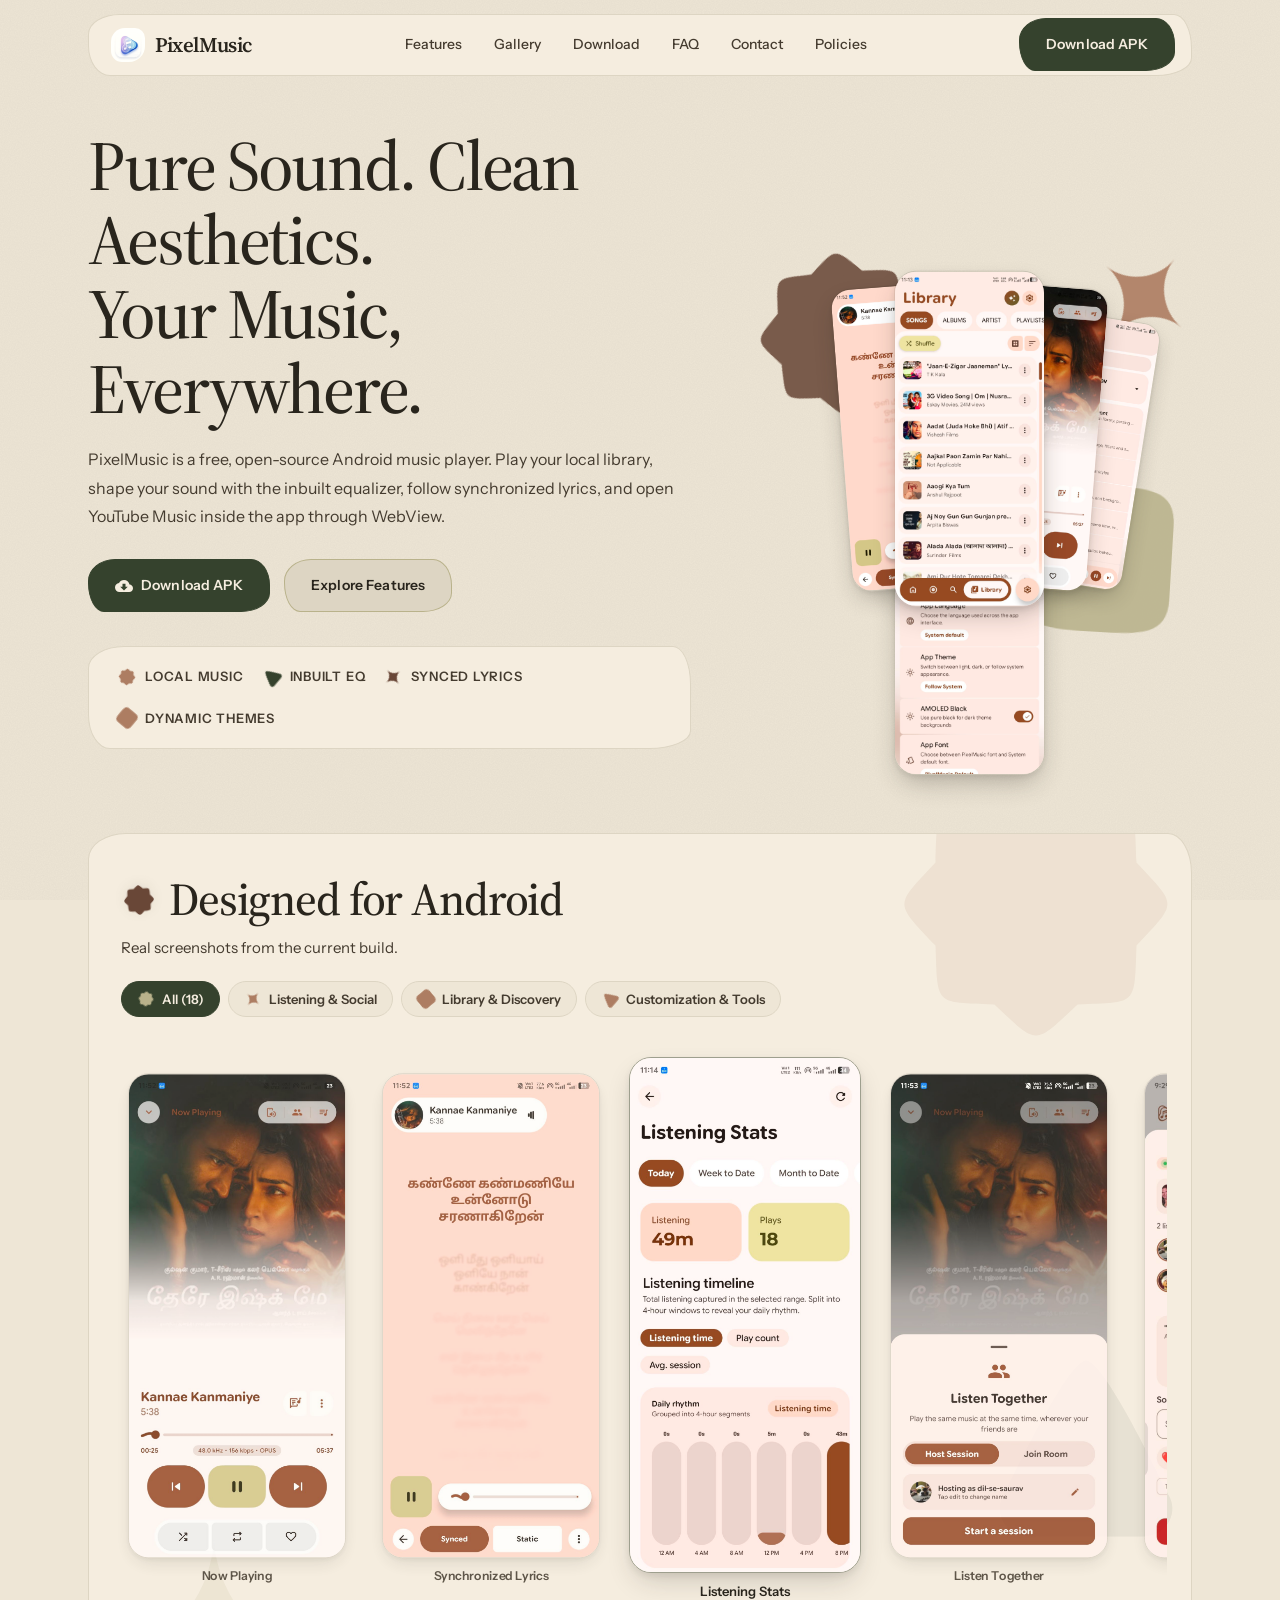
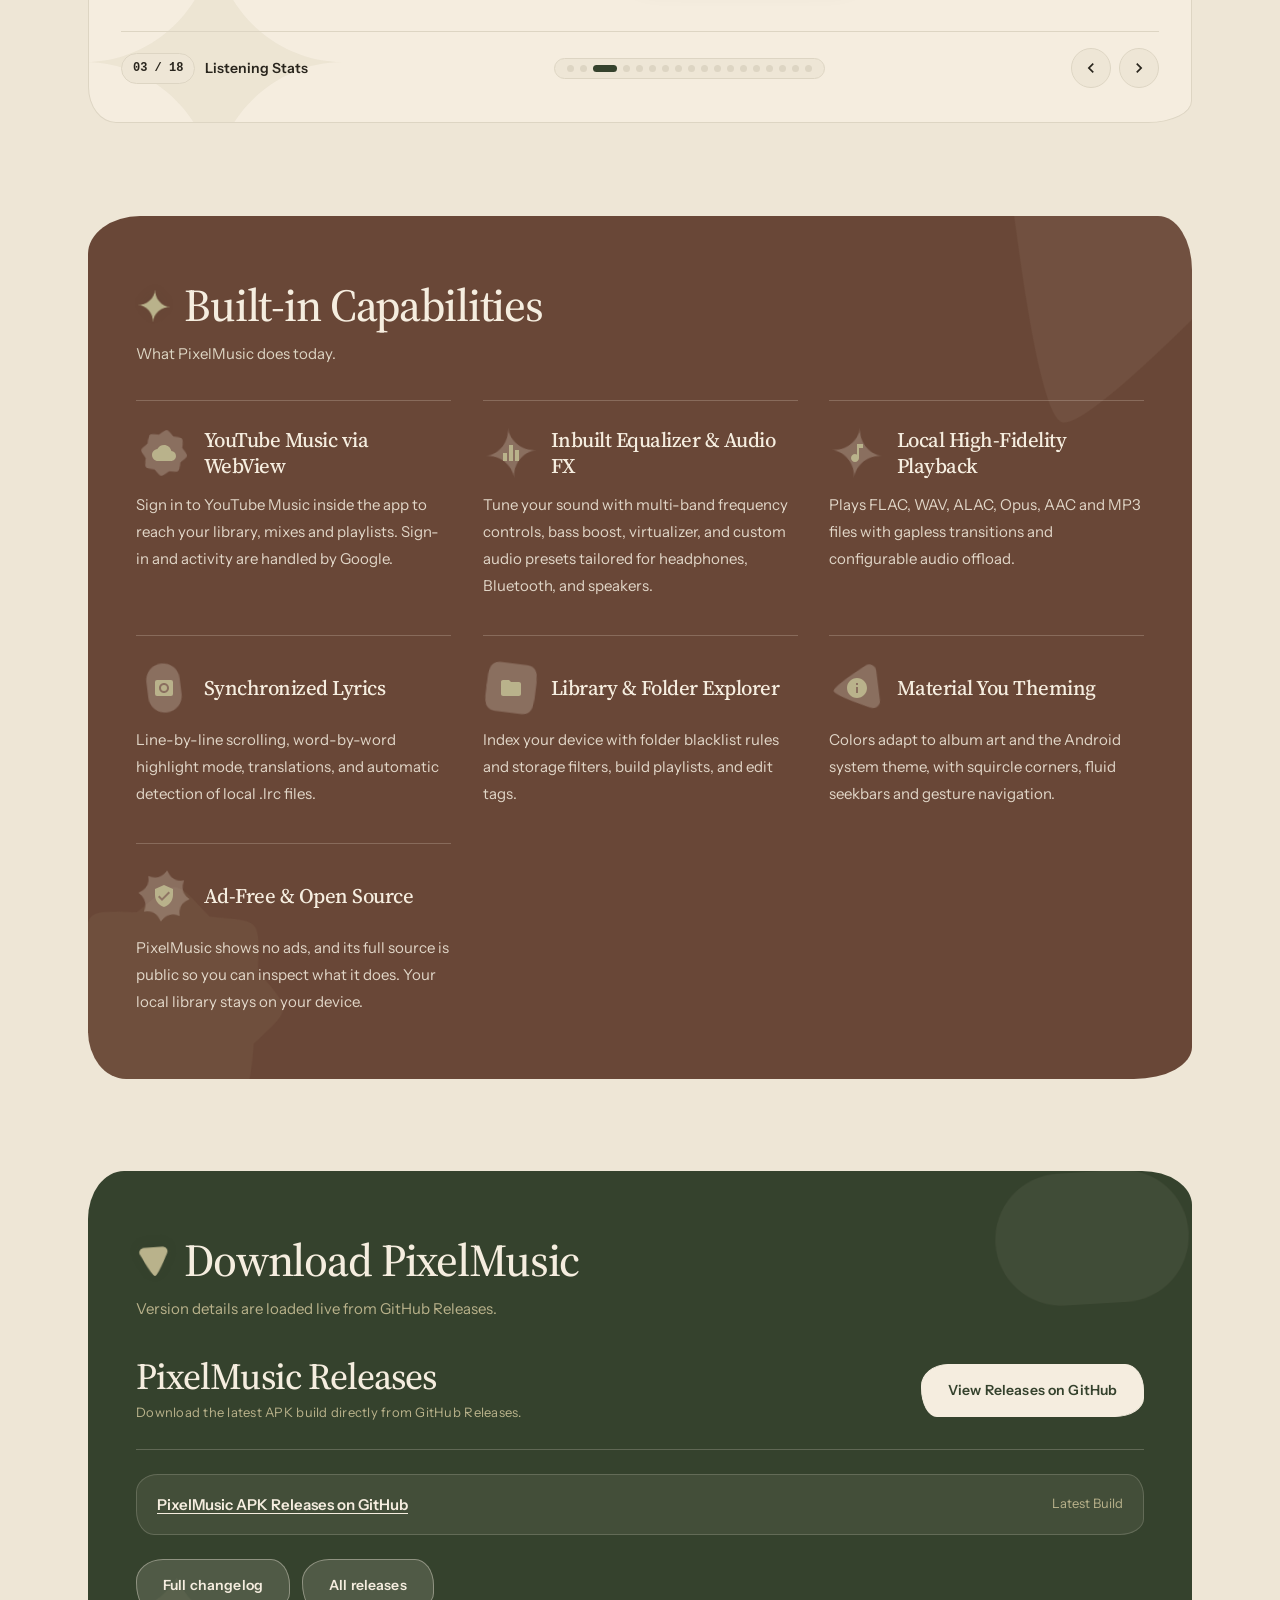
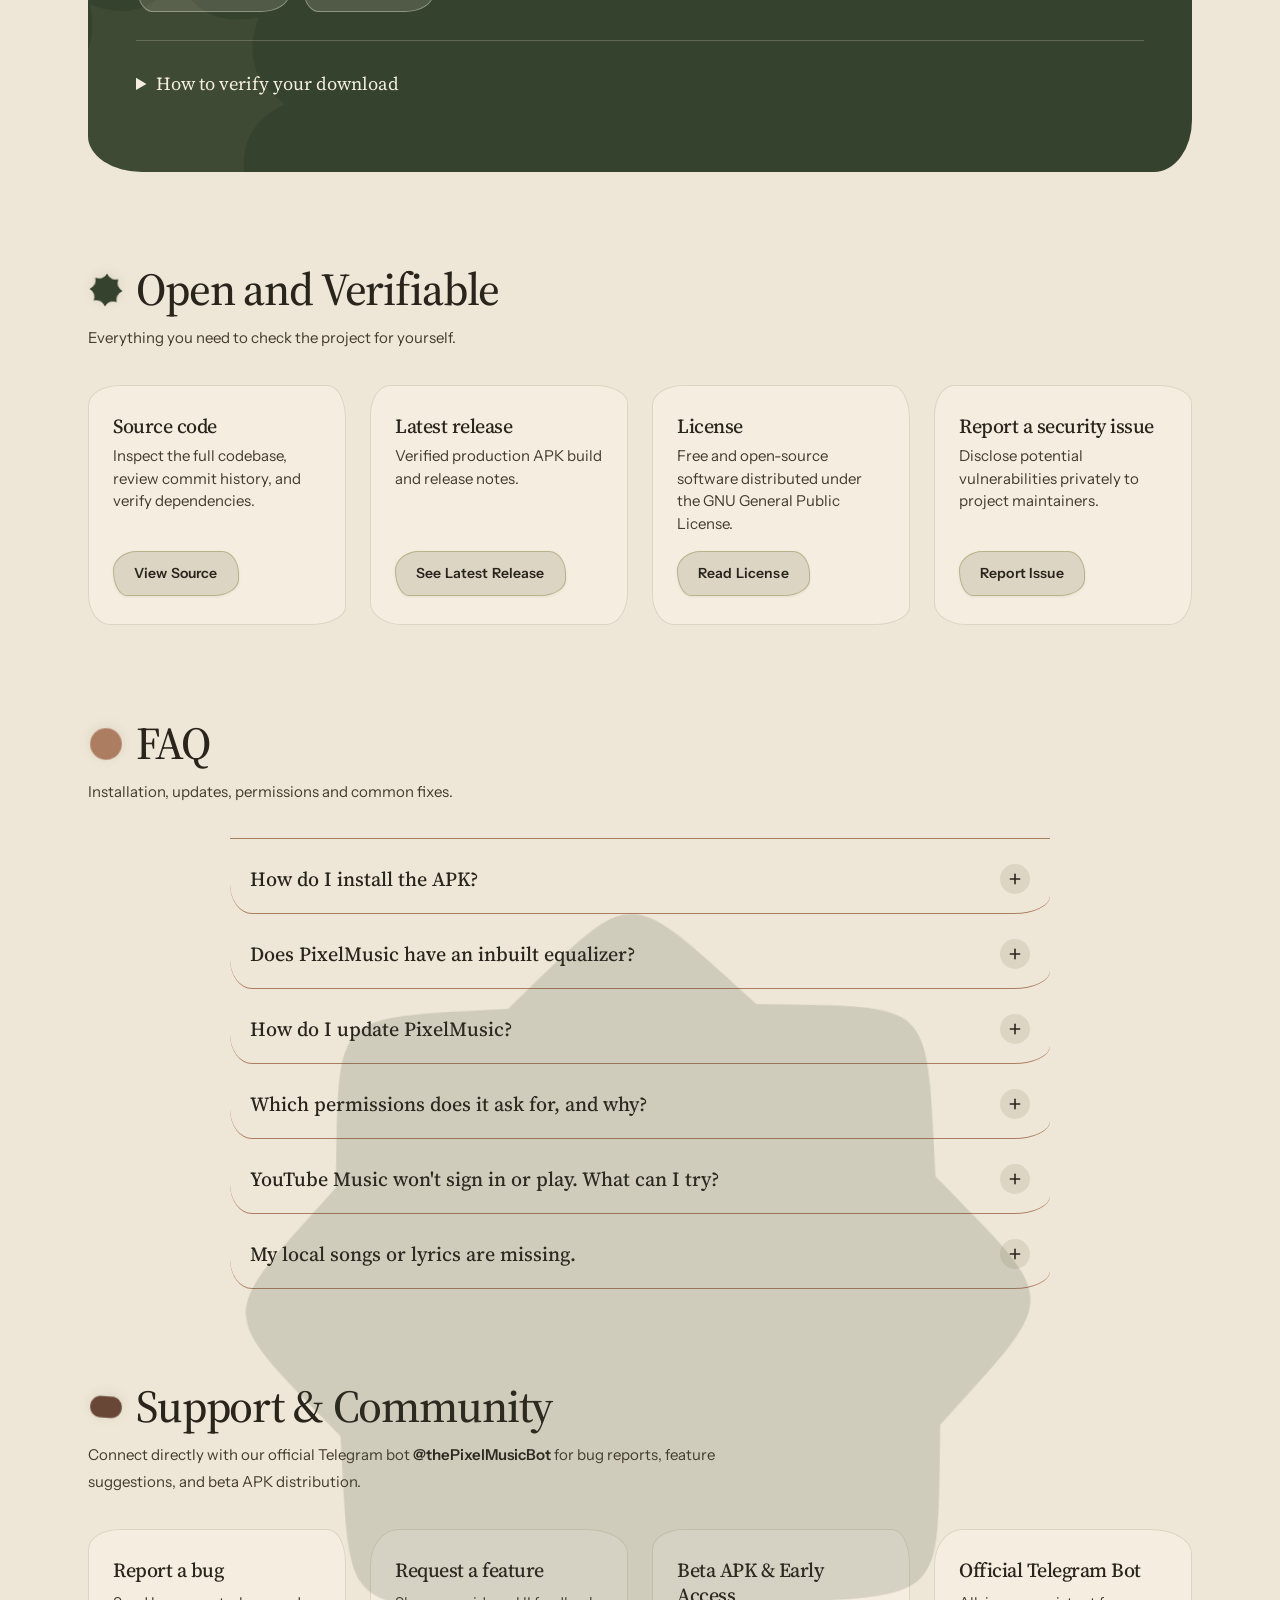
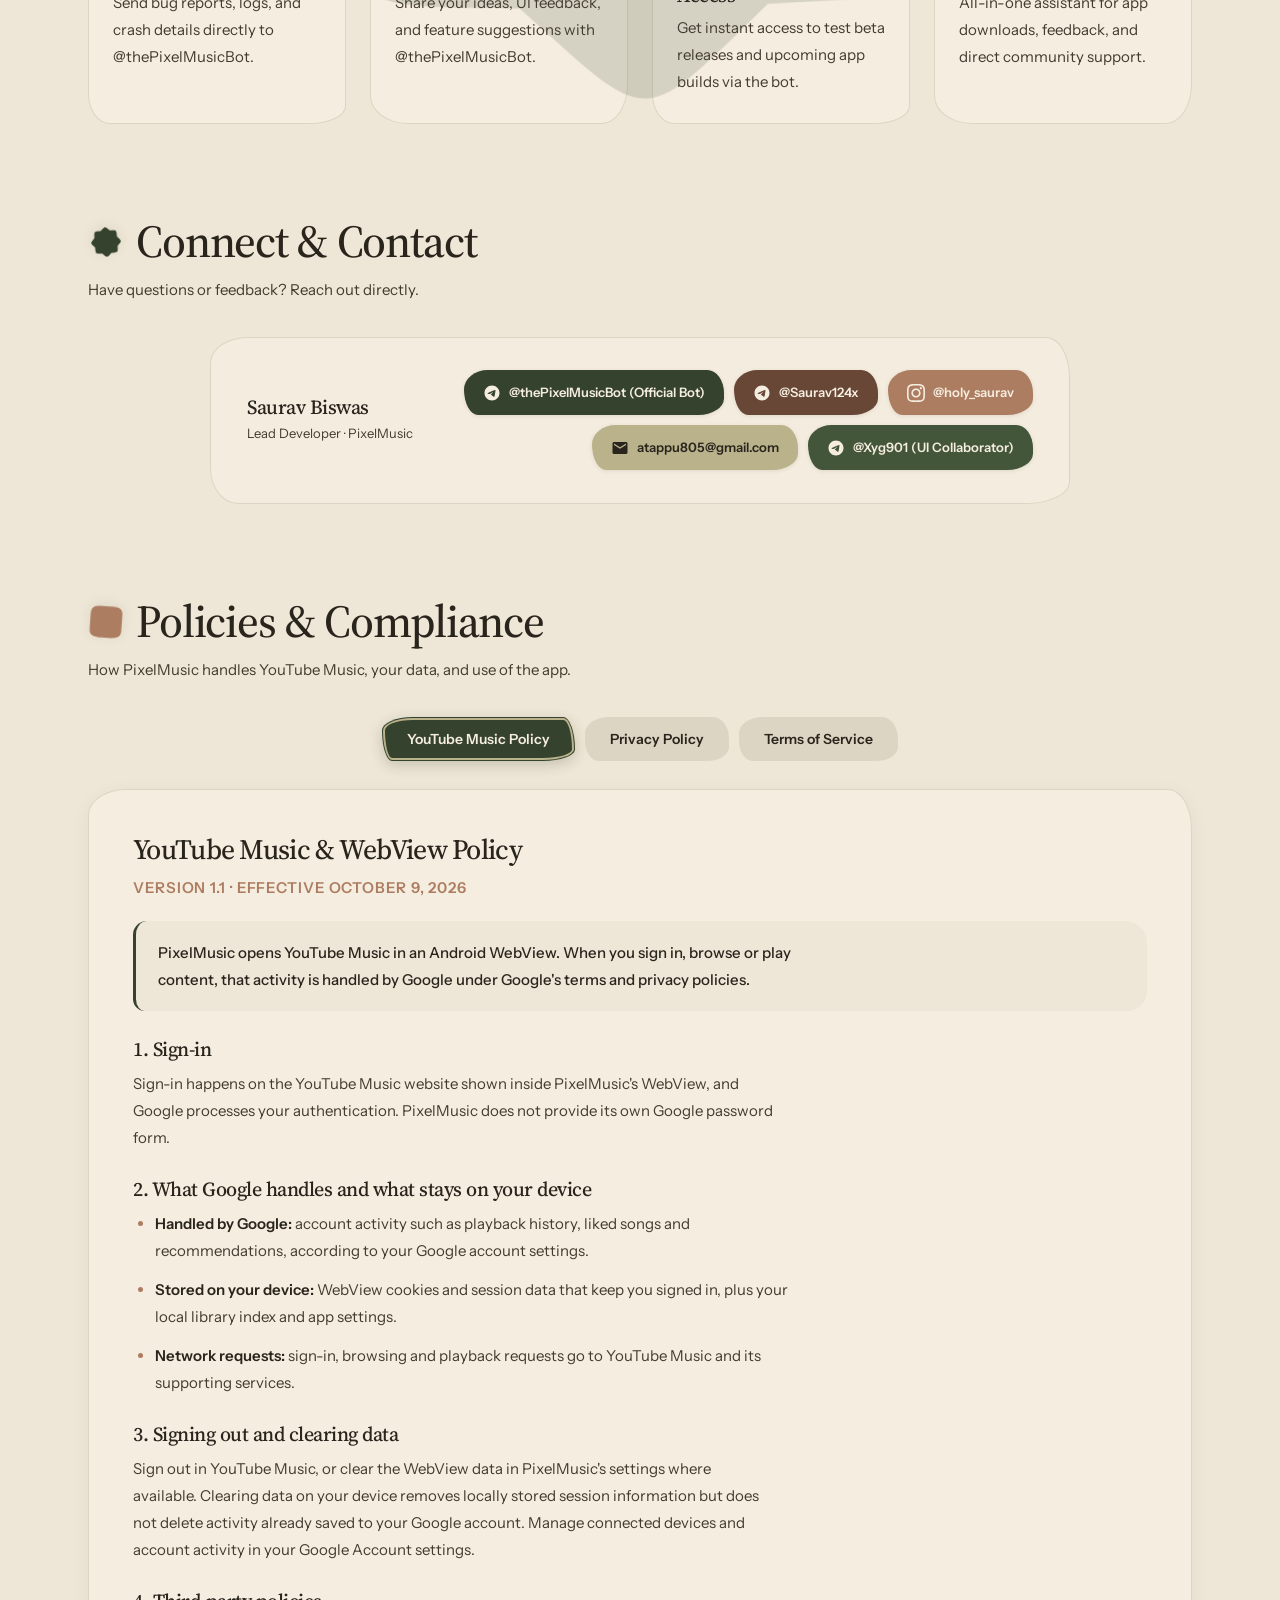
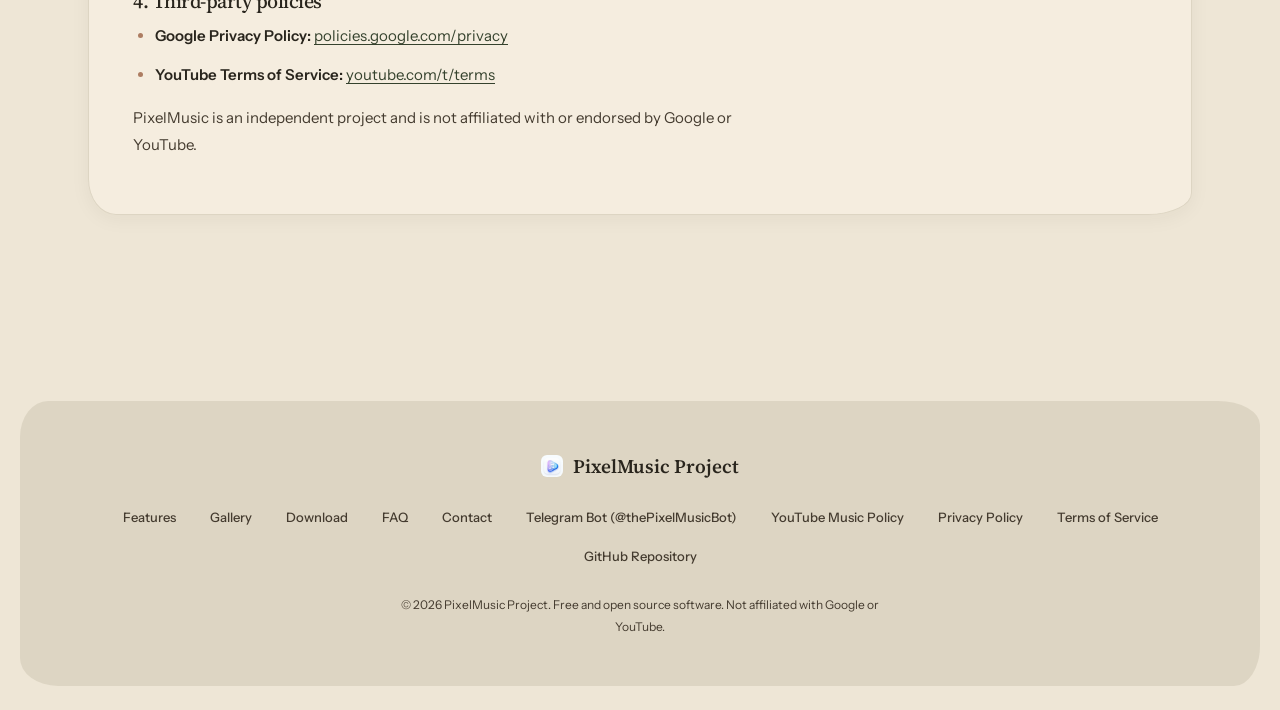
==== index.html @ 12117371 "Hero stage: smaller cards, restore reactive Material shapes behind the fan" ====
<!DOCTYPE html>
<html lang="en">
<head>
    <meta charset="UTF-8">
    <meta name="viewport" content="width=device-width, initial-scale=1.0, maximum-scale=5.0">
    <title>PixelMusic — Open-Source Music Player for Android</title>
    <meta name="description" content="PixelMusic is a free, open-source Android music player with Material You design, synchronized lyrics, local library support and YouTube Music access through WebView.">
    <link rel="canonical" href="https://pixelmusic.pages.dev/">
    <meta name="theme-color" content="#eee6d6" media="(prefers-color-scheme: light)">
    <meta name="theme-color" content="#1d1a16" media="(prefers-color-scheme: dark)">
    <!-- Add your Search Console verification tag here once you have the real code:
         <meta name="google-site-verification" content="YOUR_REAL_CODE"> -->

    <!-- Open Graph / Twitter -->
    <meta property="og:type" content="website">
    <meta property="og:site_name" content="PixelMusic">
    <meta property="og:title" content="PixelMusic — Open-Source Music Player for Android">
    <meta property="og:description" content="Material You design, synchronized lyrics, local library and YouTube Music via WebView. Free and open source.">
    <meta property="og:url" content="https://pixelmusic.pages.dev/">
    <meta property="og:image" content="https://pixelmusic.pages.dev/IMG_20261002_115841.jpg">
    <meta property="og:image:alt" content="PixelMusic Now Playing screen">
    <meta name="twitter:card" content="summary_large_image">

    <link rel="icon" type="image/png" href="./Gemini_Generated_Image_9tunck9tunck9tun.png">
    <link rel="apple-touch-icon" href="./Gemini_Generated_Image_9tunck9tunck9tun.png">

    <script type="application/ld+json">
    {
      "@context": "https://schema.org",
      "@type": "SoftwareApplication",
      "name": "PixelMusic",
      "applicationCategory": "MultimediaApplication",
      "operatingSystem": "Android",
      "description": "Open-source Android music player with synchronized lyrics, local library support and YouTube Music access through WebView.",
      "url": "https://pixelmusic.pages.dev/",
      "downloadUrl": "https://github.com/Saurav-02/PixelMusic/releases",
      "codeRepository": "https://github.com/Saurav-02/PixelMusic",
      "offers": { "@type": "Offer", "price": "0", "priceCurrency": "USD" }
    }
    </script>

    <link rel="preconnect" href="https://fonts.googleapis.com">
    <link rel="preconnect" href="https://fonts.gstatic.com" crossorigin>
    <link href="https://fonts.googleapis.com/css2?family=Instrument+Sans:ital,wght@0,400..700;1,400..700&family=Source+Serif+4:ital,opsz,wght@0,8..60,400..700;1,8..60,400..700&display=swap" rel="stylesheet">

    <link rel="stylesheet" href="style.css">
    <link rel="stylesheet" href="extras.css">
</head>
<body>
    <canvas id="bgCanvas" class="bg-canvas" aria-hidden="true"></canvas>
    <a class="skip-link" href="#main">Skip to content</a>

    <!-- Top Navigation Bar -->
    <div class="navbar-wrapper">
        <div class="container">
            <nav class="navbar" aria-label="Primary">
                <a href="#top" class="brand">
                    <img src="./Gemini_Generated_Image_9tunck9tunck9tun.png" alt="" class="brand-logo" width="36" height="36" onerror="this.style.display='none'">
                    <span>PixelMusic</span>
                </a>

                <ul class="nav-links">
                    <li><a href="#features">Features</a></li>
                    <li><a href="#showcase">Gallery</a></li>
                    <li><a href="#download">Download</a></li>
                    <li><a href="#faq">FAQ</a></li>
                    <li><a href="#contact">Contact</a></li>
                    <li><a href="#legal">Policies</a></li>
                </ul>

                <div class="nav-actions">
                    <a href="#download" class="btn btn-primary">Download APK</a>
                    <button class="menu-toggle" id="menuToggle" aria-label="Toggle navigation menu" aria-expanded="false" aria-controls="mobileNav">
                        <svg class="menu-toggle-shape" viewBox="0 0 100 100" aria-hidden="true">
                            <path id="menuToggleMorphPath" d="M 89.0 50.0 C 89.0 61.8, 89.1 73.8, 81.5 81.5 C 73.8 89.1, 61.8 89.0, 50.0 89.0 C 38.2 89.0, 26.2 89.1, 18.5 81.5 C 10.9 73.8, 11.0 61.8, 11.0 50.0 C 11.0 38.2, 10.9 26.2, 18.5 18.5 C 26.2 10.9, 38.2 11.0, 50.0 11.0 C 61.8 11.0, 73.8 10.9, 81.5 18.5 C 89.1 26.2, 89.0 38.2, 89.0 50.0 Z"/>
                        </svg>
                        <span class="menu-toggle-icon" aria-hidden="true">
                            <span class="bar bar-top"></span>
                            <span class="bar bar-mid"></span>
                            <span class="bar bar-bot"></span>
                        </span>
                    </button>
                </div>
            </nav>
        </div>
    </div>

    <!-- Mobile Slide-down Navigation -->
    <div class="mobile-nav" id="mobileNav">
        <a href="#features">Features</a>
        <a href="#showcase">App Gallery</a>
        <a href="#download">Download</a>
        <a href="#faq">FAQ</a>
        <a href="#support">Support</a>
        <a href="#contact">Contact</a>
        <a href="#legal">Policies</a>
        <a href="#download" class="btn btn-primary">Download Latest APK</a>
    </div>

    <main class="container" id="main">
        <span id="top"></span>

        <!-- Hero -->
        <div class="hero-grid">
            <section class="hero" aria-labelledby="hero-title">
                <h1 id="hero-title">Pure Sound. Clean Aesthetics.<br>Your Music, Everywhere.</h1>
                <p class="hero-desc">PixelMusic is a free, open-source Android music player. Play your local library, shape your sound with the inbuilt equalizer, follow synchronized lyrics, and open YouTube Music inside the app through WebView.</p>
                <div class="hero-actions">
                    <a href="#download" class="btn btn-primary">
                        <svg width="18" height="18" viewBox="0 0 24 24" fill="currentColor" aria-hidden="true"><path d="M19.35 10.04C18.67 6.59 15.64 4 12 4 9.11 4 6.6 5.64 5.35 8.04 2.34 8.36 0 10.91 0 14c0 3.31 2.69 6 6 6h13c2.76 0 5-2.24 5-5 0-2.64-2.05-4.78-4.65-4.96zM17 13l-5 5-5-5h3V9h4v4h3z"/></svg>
                        Download APK
                    </a>
                    <a href="#features" class="btn btn-secondary">Explore Features</a>
                </div>
                <ul class="chip-row" aria-label="Highlights">
                    <li>
                        <span class="chip-shape-icon" aria-hidden="true"><svg class="m3-shape-svg" viewBox="0 0 100 100" fill="none" xmlns="http://www.w3.org/2000/svg" aria-hidden="true"><path d="M 81.4 37.0 C 94.3 50.8 94.3 49.2 81.4 63.0 C 80.7 81.9 81.9 80.7 63.0 81.4 C 49.2 94.3 50.8 94.3 37.0 81.4 C 18.1 80.7 19.3 81.9 18.6 63.0 C 5.7 49.2 5.7 50.8 18.6 37.0 C 19.3 18.1 18.1 19.3 37.0 18.6 C 50.8 5.7 49.2 5.7 63.0 18.6 C 81.9 19.3 80.7 18.1 81.4 37.0 Z" fill="currentColor"/></svg></span>
                        Local Music
                    </li>
                    <li>
                        <span class="chip-shape-icon" aria-hidden="true"><svg class="m3-shape-svg" viewBox="0 0 100 100" fill="none" xmlns="http://www.w3.org/2000/svg" aria-hidden="true"><path d="M 50 8 C 58 8 82 58 88 70 C 92 78 86 88 76 88 C 62 88 38 88 24 88 C 14 88 8 78 12 70 C 18 58 42 8 50 8 Z" fill="currentColor"/></svg></span>
                        Inbuilt EQ
                    </li>
                    <li>
                        <span class="chip-shape-icon" aria-hidden="true"><svg class="m3-shape-svg" viewBox="0 0 100 100" fill="none" xmlns="http://www.w3.org/2000/svg" aria-hidden="true"><path d="M 50 4 C 50 29 29 50 4 50 C 29 50 50 71 50 96 C 50 71 71 50 96 50 C 71 50 50 29 50 4 Z" fill="currentColor"/></svg></span>
                        Synced Lyrics
                    </li>
                    <li>
                        <span class="chip-shape-icon" aria-hidden="true"><svg class="m3-shape-svg" viewBox="0 0 100 100" fill="none" xmlns="http://www.w3.org/2000/svg" aria-hidden="true"><path d="M 50 6 C 78 6 94 6 94 28 C 94 50 94 72 94 72 C 94 94 78 94 50 94 C 22 94 6 94 6 72 C 6 50 6 28 6 28 C 6 6 22 6 50 6 Z" fill="currentColor"/></svg></span>
                        Dynamic Themes
                    </li>
                </ul>
            </section>

            <div class="hero-visual">
                <div class="hero-stage" role="group" aria-label="PixelMusic screenshots">
                    <div class="organic-cluster" aria-hidden="true">
                        <div class="m3-reactive-shape hero-shape-cookie" data-rot="0.10" data-parallax-y="0.06">
                            <svg class="m3-shape-svg" viewBox="0 0 100 100" fill="none" xmlns="http://www.w3.org/2000/svg" aria-hidden="true"><path d="M 81.4 37.0 C 94.3 50.8 94.3 49.2 81.4 63.0 C 80.7 81.9 81.9 80.7 63.0 81.4 C 49.2 94.3 50.8 94.3 37.0 81.4 C 18.1 80.7 19.3 81.9 18.6 63.0 C 5.7 49.2 5.7 50.8 18.6 37.0 C 19.3 18.1 18.1 19.3 37.0 18.6 C 50.8 5.7 49.2 5.7 63.0 18.6 C 81.9 19.3 80.7 18.1 81.4 37.0 Z" fill="currentColor"/></svg>
                        </div>
                        <div class="m3-reactive-shape hero-shape-squircle" data-rot="-0.08" data-parallax-y="-0.05">
                            <svg class="m3-shape-svg" viewBox="0 0 100 100" fill="none" xmlns="http://www.w3.org/2000/svg" aria-hidden="true"><path d="M 50 6 C 78 6 94 6 94 28 C 94 50 94 72 94 72 C 94 94 78 94 50 94 C 22 94 6 94 6 72 C 6 50 6 28 6 28 C 6 6 22 6 50 6 Z" fill="currentColor"/></svg>
                        </div>
                        <div class="m3-reactive-shape hero-shape-star" data-rot="0.14" data-parallax-y="0.04">
                            <svg class="m3-shape-svg" viewBox="0 0 100 100" fill="none" xmlns="http://www.w3.org/2000/svg" aria-hidden="true"><path d="M 50 4 C 50 29 29 50 4 50 C 29 50 50 71 50 96 C 50 71 71 50 96 50 C 71 50 50 29 50 4 Z" fill="currentColor"/></svg>
                        </div>
                    </div>
                    <div class="stage-card"><img src="./IMG_20261002_115849.jpg" alt="Synchronized lyrics screen" width="1080" height="2400" decoding="async"></div>
                    <div class="stage-card"><img src="./IMG_20261009_231523.jpg" alt="Songs library with quick shuffle and sorting" width="1080" height="2400" decoding="async"></div>
                    <div class="stage-card"><img src="./IMG_20261002_115841.jpg" alt="Now Playing screen with album art and playback controls" width="1080" height="2400" fetchpriority="high"></div>
                    <div class="stage-card"><img src="./IMG_20261002_115831.jpg" alt="Equalizer and audio controls" width="1080" height="2400" decoding="async"></div>
                    <div class="stage-card"><img src="./IMG_20261009_231452.jpg" alt="Appearance settings with AMOLED black" width="1080" height="2400" decoding="async"></div>
                </div>
            </div>
        </div>

        <!-- Gallery (Material You Expressive Carousel — Clean Frameless Screenshots) -->
        <section id="showcase" class="showcase-container m3-carousel-section" aria-labelledby="showcase-title">
            <!-- Subtle Reactive Background Shapes (Anchored in corners, reactive to carousel browse & scroll) -->
            <div class="m3-carousel-bg-shapes" aria-hidden="true">
                <div class="m3-reactive-shape shape-showcase-cookie" data-shift-x="65" data-rot="160">
                    <svg class="m3-shape-svg" viewBox="0 0 100 100" fill="none" xmlns="http://www.w3.org/2000/svg" aria-hidden="true"><path d="M 81.4 37.0 C 94.3 50.8 94.3 49.2 81.4 63.0 C 80.7 81.9 81.9 80.7 63.0 81.4 C 49.2 94.3 50.8 94.3 37.0 81.4 C 18.1 80.7 19.3 81.9 18.6 63.0 C 5.7 49.2 5.7 50.8 18.6 37.0 C 19.3 18.1 18.1 19.3 37.0 18.6 C 50.8 5.7 49.2 5.7 63.0 18.6 C 81.9 19.3 80.7 18.1 81.4 37.0 Z" fill="currentColor"/></svg>
                </div>
                <div class="m3-reactive-shape shape-showcase-star" data-shift-x="-55" data-rot="-140">
                    <svg class="m3-shape-svg" viewBox="0 0 100 100" fill="none" xmlns="http://www.w3.org/2000/svg" aria-hidden="true"><path d="M 50 4 C 50 29 29 50 4 50 C 29 50 50 71 50 96 C 50 71 71 50 96 50 C 71 50 50 29 50 4 Z" fill="currentColor"/></svg>
                </div>
                <div class="m3-reactive-shape shape-showcase-triangle" data-shift-x="45" data-rot="110">
                    <svg class="m3-shape-svg" viewBox="0 0 100 100" fill="none" xmlns="http://www.w3.org/2000/svg" aria-hidden="true"><path d="M 50 8 C 58 8 82 58 88 70 C 92 78 86 88 76 88 C 62 88 38 88 24 88 C 14 88 8 78 12 70 C 18 58 42 8 50 8 Z" fill="currentColor"/></svg>
                </div>
            </div>

            <div class="showcase-top-row">
                <div class="showcase-header">
                    <h2 id="showcase-title">
                        <span class="section-shape-mark mark-cookie" aria-hidden="true"><svg class="m3-shape-svg" viewBox="0 0 100 100" fill="none" xmlns="http://www.w3.org/2000/svg" aria-hidden="true"><path d="M 81.4 37.0 C 94.3 50.8 94.3 49.2 81.4 63.0 C 80.7 81.9 81.9 80.7 63.0 81.4 C 49.2 94.3 50.8 94.3 37.0 81.4 C 18.1 80.7 19.3 81.9 18.6 63.0 C 5.7 49.2 5.7 50.8 18.6 37.0 C 19.3 18.1 18.1 19.3 37.0 18.6 C 50.8 5.7 49.2 5.7 63.0 18.6 C 81.9 19.3 80.7 18.1 81.4 37.0 Z" fill="currentColor"/></svg></span>
                        Designed for Android
                    </h2>
                    <p>Real screenshots from the current build.</p>
                </div>

                <!-- Material 3 Category Filter Chips -->
                <div class="m3-filter-bar" role="tablist" aria-label="Showcase categories">
                    <button class="m3-filter-chip active" data-filter="all" role="tab" aria-selected="true">
                        <span class="chip-shape" aria-hidden="true"><svg class="m3-shape-svg" viewBox="0 0 100 100" fill="none" xmlns="http://www.w3.org/2000/svg" aria-hidden="true"><path d="M 81.4 37.0 C 94.3 50.8 94.3 49.2 81.4 63.0 C 80.7 81.9 81.9 80.7 63.0 81.4 C 49.2 94.3 50.8 94.3 37.0 81.4 C 18.1 80.7 19.3 81.9 18.6 63.0 C 5.7 49.2 5.7 50.8 18.6 37.0 C 19.3 18.1 18.1 19.3 37.0 18.6 C 50.8 5.7 49.2 5.7 63.0 18.6 C 81.9 19.3 80.7 18.1 81.4 37.0 Z" fill="currentColor"/></svg></span>
                        <span>All (18)</span>
                    </button>
                    <button class="m3-filter-chip" data-filter="listening" role="tab" aria-selected="false">
                        <span class="chip-shape" aria-hidden="true"><svg class="m3-shape-svg" viewBox="0 0 100 100" fill="none" xmlns="http://www.w3.org/2000/svg" aria-hidden="true"><path d="M 50 4 C 50 29 29 50 4 50 C 29 50 50 71 50 96 C 50 71 71 50 96 50 C 71 50 50 29 50 4 Z" fill="currentColor"/></svg></span>
                        <span>Listening &amp; Social</span>
                    </button>
                    <button class="m3-filter-chip" data-filter="library" role="tab" aria-selected="false">
                        <span class="chip-shape" aria-hidden="true"><svg class="m3-shape-svg" viewBox="0 0 100 100" fill="none" xmlns="http://www.w3.org/2000/svg" aria-hidden="true"><path d="M 50 6 C 78 6 94 6 94 28 C 94 50 94 72 94 72 C 94 94 78 94 50 94 C 22 94 6 94 6 72 C 6 50 6 28 6 28 C 6 6 22 6 50 6 Z" fill="currentColor"/></svg></span>
                        <span>Library &amp; Discovery</span>
                    </button>
                    <button class="m3-filter-chip" data-filter="customization" role="tab" aria-selected="false">
                        <span class="chip-shape" aria-hidden="true"><svg class="m3-shape-svg" viewBox="0 0 100 100" fill="none" xmlns="http://www.w3.org/2000/svg" aria-hidden="true"><path d="M 50 8 C 58 8 82 58 88 70 C 92 78 86 88 76 88 C 62 88 38 88 24 88 C 14 88 8 78 12 70 C 18 58 42 8 50 8 Z" fill="currentColor"/></svg></span>
                        <span>Customization &amp; Tools</span>
                    </button>
                </div>
            </div>

            <!-- Frameless Material You Carousel Viewport -->
            <div class="m3-carousel-viewport" id="carouselViewport" tabindex="0" role="region" aria-label="PixelMusic App Screenshots">
                <div class="m3-carousel-track" id="carouselTrack">
                    <div class="m3-carousel-item" data-category="listening" data-index="0" data-title="Now Playing">
                        <img src="./IMG_20261002_115841.jpg" alt="Now Playing screen with album art and playback controls" width="1080" height="2400" loading="lazy" onerror="this.closest('.m3-carousel-item').style.display='none'">
                        <div class="device-caption">Now Playing</div>
                    </div>
                    <div class="m3-carousel-item" data-category="listening" data-index="1" data-title="Synchronized Lyrics">
                        <img src="./IMG_20261002_115849.jpg" alt="Synchronized lyrics screen" width="1080" height="2400" loading="lazy" onerror="this.closest('.m3-carousel-item').style.display='none'">
                        <div class="device-caption">Synchronized Lyrics</div>
                    </div>
                    <div class="m3-carousel-item" data-category="listening" data-index="2" data-title="Listening Stats">
                        <img src="./IMG_20261009_231558.jpg" alt="Listening statistics, daily rhythm timeline and play counts" width="1080" height="2400" loading="lazy" onerror="this.closest('.m3-carousel-item').style.display='none'">
                        <div class="device-caption">Listening Stats</div>
                    </div>
                    <div class="m3-carousel-item" data-category="listening" data-index="3" data-title="Listen Together">
                        <img src="./IMG_20261002_115857.jpg" alt="Listen Together screen to host or join shared sessions" width="1080" height="2400" loading="lazy" onerror="this.closest('.m3-carousel-item').style.display='none'">
                        <div class="device-caption">Listen Together</div>
                    </div>
                    <div class="m3-carousel-item" data-category="listening" data-index="4" data-title="Live Room &amp; Reactions">
                        <img src="./IMG_20261002_120012.jpg" alt="Live synchronized room with real-time reactions and song requests" width="1080" height="2400" loading="lazy" onerror="this.closest('.m3-carousel-item').style.display='none'">
                        <div class="device-caption">Live Room &amp; Reactions</div>
                    </div>
                    <div class="m3-carousel-item" data-category="library" data-index="5" data-title="Home &amp; Quick Picks">
                        <img src="./IMG_20261002_115754.jpg" alt="Home screen with quick picks and search" width="1080" height="2400" loading="lazy" onerror="this.closest('.m3-carousel-item').style.display='none'">
                        <div class="device-caption">Home &amp; Quick Picks</div>
                    </div>
                    <div class="m3-carousel-item" data-category="library" data-index="6" data-title="Songs Library">
                        <img src="./IMG_20261009_231523.jpg" alt="Songs library with quick shuffle and sorting" width="1080" height="2400" loading="lazy" onerror="this.closest('.m3-carousel-item').style.display='none'">
                        <div class="device-caption">Songs Library</div>
                    </div>
                    <div class="m3-carousel-item" data-category="library" data-index="7" data-title="Albums Grid">
                        <img src="./IMG_20261009_231532.jpg" alt="Albums grid view with cover art" width="1080" height="2400" loading="lazy" onerror="this.closest('.m3-carousel-item').style.display='none'">
                        <div class="device-caption">Albums Grid</div>
                    </div>
                    <div class="m3-carousel-item" data-category="library" data-index="8" data-title="Artist Directory">
                        <img src="./IMG_20261009_231541.jpg" alt="Artist directory with artist avatars" width="1080" height="2400" loading="lazy" onerror="this.closest('.m3-carousel-item').style.display='none'">
                        <div class="device-caption">Artist Directory</div>
                    </div>
                    <div class="m3-carousel-item" data-category="library" data-index="9" data-title="Playlists &amp; Folders">
                        <img src="./IMG_20261002_115823.jpg" alt="Playlists and library explorer" width="1080" height="2400" loading="lazy" onerror="this.closest('.m3-carousel-item').style.display='none'">
                        <div class="device-caption">Playlists &amp; Folders</div>
                    </div>
                    <div class="m3-carousel-item" data-category="library" data-index="10" data-title="Explore &amp; Discover">
                        <img src="./IMG_20261002_115810.jpg" alt="Explore and discover new music screen" width="1080" height="2400" loading="lazy" onerror="this.closest('.m3-carousel-item').style.display='none'">
                        <div class="device-caption">Explore &amp; Discover</div>
                    </div>
                    <div class="m3-carousel-item" data-category="library" data-index="11" data-title="Moods &amp; Genres">
                        <img src="./IMG_20261009_231549.jpg" alt="Moods and moments genre selector" width="1080" height="2400" loading="lazy" onerror="this.closest('.m3-carousel-item').style.display='none'">
                        <div class="device-caption">Moods &amp; Genres</div>
                    </div>
                    <div class="m3-carousel-item" data-category="customization" data-index="12" data-title="Themes &amp; AMOLED Black">
                        <img src="./IMG_20261009_231452.jpg" alt="Appearance settings with AMOLED black and background wallpapers" width="1080" height="2400" loading="lazy" onerror="this.closest('.m3-carousel-item').style.display='none'">
                        <div class="device-caption">Themes &amp; AMOLED Black</div>
                    </div>
                    <div class="m3-carousel-item" data-category="customization" data-index="13" data-title="Motion Blur &amp; Navigation">
                        <img src="./IMG_20261009_231503.jpg" alt="Navigation settings, motion blur intensity, and immersive lyrics" width="1080" height="2400" loading="lazy" onerror="this.closest('.m3-carousel-item').style.display='none'">
                        <div class="device-caption">Motion Blur &amp; Navigation</div>
                    </div>
                    <div class="m3-carousel-item" data-category="customization" data-index="14" data-title="Music Management">
                        <img src="./IMG_20261009_231514.jpg" alt="Music management settings with folder exclusions and duration filters" width="1080" height="2400" loading="lazy" onerror="this.closest('.m3-carousel-item').style.display='none'">
                        <div class="device-caption">Music Management</div>
                    </div>
                    <div class="m3-carousel-item" data-category="customization" data-index="15" data-title="Equalizer &amp; Audio FX">
                        <img src="./IMG_20261002_115831.jpg" alt="Equalizer and audio controls" width="1080" height="2400" loading="lazy" onerror="this.closest('.m3-carousel-item').style.display='none'">
                        <div class="device-caption">Equalizer &amp; Audio FX</div>
                    </div>
                    <div class="m3-carousel-item" data-category="customization" data-index="16" data-title="Song Recognition">
                        <img src="./IMG_20261002_115906.jpg" alt="Listening for music identification widget" width="1080" height="2400" loading="lazy" onerror="this.closest('.m3-carousel-item').style.display='none'">
                        <div class="device-caption">Song Recognition</div>
                    </div>
                    <div class="m3-carousel-item" data-category="customization" data-index="17" data-title="Recognition Result">
                        <img src="./IMG_20261002_115959.jpg" alt="Identified song result with play on PixelMusic button" width="1080" height="2400" loading="lazy" onerror="this.closest('.m3-carousel-item').style.display='none'">
                        <div class="device-caption">Recognition Result</div>
                    </div>
                </div>
            </div>

            <!-- Compact Bottom Controls Bar: Counter + Pill Dots + Prev/Next Buttons -->
            <div class="m3-carousel-footer">
                <div class="m3-carousel-status" aria-live="polite">
                    <span class="m3-status-badge" id="carouselCounterText">01 / 18</span>
                    <span class="m3-status-title" id="carouselCurrentTitle">Now Playing</span>
                </div>

                <div class="m3-carousel-dots" id="carouselDots" role="tablist" aria-label="Screenshot navigation dots"></div>

                <div class="m3-carousel-nav-buttons">
                    <button class="m3-carousel-fab prev-fab" id="carouselPrevBtn" aria-label="Previous screenshot" title="Previous screen">
                        <svg viewBox="0 0 24 24" fill="currentColor" aria-hidden="true"><path d="M15.41 7.41L14 6l-6 6 6 6 1.41-1.41L10.83 12z"/></svg>
                    </button>
                    <button class="m3-carousel-fab next-fab" id="carouselNextBtn" aria-label="Next screenshot" title="Next screen">
                        <svg viewBox="0 0 24 24" fill="currentColor" aria-hidden="true"><path d="M10 6L8.59 7.41 13.17 12l-4.58 4.59L10 18l6-6z"/></svg>
                    </button>
                </div>
            </div>
        </section>

        <!-- Features -->
        <section id="features" class="m3-section-with-shapes" aria-labelledby="features-title">
            <div class="m3-section-bg-shapes" aria-hidden="true">
                <div class="m3-reactive-shape shape-features-triangle" data-rot="0.09" data-parallax-y="0.06">
                    <svg class="m3-shape-svg" viewBox="0 0 100 100" fill="none" xmlns="http://www.w3.org/2000/svg" aria-hidden="true"><path d="M 50 8 C 58 8 82 58 88 70 C 92 78 86 88 76 88 C 62 88 38 88 24 88 C 14 88 8 78 12 70 C 18 58 42 8 50 8 Z" fill="currentColor"/></svg>
                </div>
                <div class="m3-reactive-shape shape-features-cookie" data-rot="-0.08" data-parallax-y="-0.05">
                    <svg class="m3-shape-svg" viewBox="0 0 100 100" fill="none" xmlns="http://www.w3.org/2000/svg" aria-hidden="true"><path d="M 81.4 37.0 C 94.3 50.8 94.3 49.2 81.4 63.0 C 80.7 81.9 81.9 80.7 63.0 81.4 C 49.2 94.3 50.8 94.3 37.0 81.4 C 18.1 80.7 19.3 81.9 18.6 63.0 C 5.7 49.2 5.7 50.8 18.6 37.0 C 19.3 18.1 18.1 19.3 37.0 18.6 C 50.8 5.7 49.2 5.7 63.0 18.6 C 81.9 19.3 80.7 18.1 81.4 37.0 Z" fill="currentColor"/></svg>
                </div>
            </div>
            <div class="section-header">
                <h2 id="features-title">
                    <span class="section-shape-mark mark-light" aria-hidden="true"><svg class="m3-shape-svg" viewBox="0 0 100 100" fill="none" xmlns="http://www.w3.org/2000/svg" aria-hidden="true"><path d="M 50 4 C 50 29 29 50 4 50 C 29 50 50 71 50 96 C 50 71 71 50 96 50 C 71 50 50 29 50 4 Z" fill="currentColor"/></svg></span>
                    Built-in Capabilities
                </h2>
                <p>What PixelMusic does today.</p>
            </div>
            <div class="features-grid">
                <div class="feature-card">
                    <div class="feature-head">
                        <span class="feature-shape-badge shape-bg-cookie" aria-hidden="true">
                            <svg class="m3-shape-svg" viewBox="0 0 100 100" fill="none" xmlns="http://www.w3.org/2000/svg" aria-hidden="true"><path d="M 81.4 37.0 C 94.3 50.8 94.3 49.2 81.4 63.0 C 80.7 81.9 81.9 80.7 63.0 81.4 C 49.2 94.3 50.8 94.3 37.0 81.4 C 18.1 80.7 19.3 81.9 18.6 63.0 C 5.7 49.2 5.7 50.8 18.6 37.0 C 19.3 18.1 18.1 19.3 37.0 18.6 C 50.8 5.7 49.2 5.7 63.0 18.6 C 81.9 19.3 80.7 18.1 81.4 37.0 Z" fill="currentColor"/></svg>
                            <svg class="feature-glyph" viewBox="0 0 24 24" fill="currentColor"><path d="M19.35 10.04C18.67 6.59 15.64 4 12 4 9.11 4 6.6 5.64 5.35 8.04 2.34 8.36 0 10.91 0 14c0 3.31 2.69 6 6 6h13c2.76 0 5-2.24 5-5 0-2.64-2.05-4.78-4.65-4.96z"/></svg>
                        </span>
                        <h3>YouTube Music via WebView</h3>
                    </div>
                    <p>Sign in to YouTube Music inside the app to reach your library, mixes and playlists. Sign-in and activity are handled by Google.</p>
                </div>

                <div class="feature-card">
                    <div class="feature-head">
                        <span class="feature-shape-badge shape-bg-star" aria-hidden="true">
                            <svg class="m3-shape-svg" viewBox="0 0 100 100" fill="none" xmlns="http://www.w3.org/2000/svg" aria-hidden="true"><path d="M 50 4 C 50 29 29 50 4 50 C 29 50 50 71 50 96 C 50 71 71 50 96 50 C 71 50 50 29 50 4 Z" fill="currentColor"/></svg>
                            <svg class="feature-glyph" viewBox="0 0 24 24" fill="currentColor"><path d="M10 20h4V4h-4v16zm-6 0h4v-8H4v8zM16 9v11h4V9h-4z"/></svg>
                        </span>
                        <h3>Inbuilt Equalizer &amp; Audio FX</h3>
                    </div>
                    <p>Tune your sound with multi-band frequency controls, bass boost, virtualizer, and custom audio presets tailored for headphones, Bluetooth, and speakers.</p>
                </div>

                <div class="feature-card">
                    <div class="feature-head">
                        <span class="feature-shape-badge shape-bg-star" aria-hidden="true">
                            <svg class="m3-shape-svg" viewBox="0 0 100 100" fill="none" xmlns="http://www.w3.org/2000/svg" aria-hidden="true"><path d="M 50 4 C 50 29 29 50 4 50 C 29 50 50 71 50 96 C 50 71 71 50 96 50 C 71 50 50 29 50 4 Z" fill="currentColor"/></svg>
                            <svg class="feature-glyph" viewBox="0 0 24 24" fill="currentColor"><path d="M12 3v10.55c-.59-.34-1.27-.55-2-.55-2.21 0-4 1.79-4 4s1.79 4 4 4 4-1.79 4-4V7h4V3h-6z"/></svg>
                        </span>
                        <h3>Local High-Fidelity Playback</h3>
                    </div>
                    <p>Plays FLAC, WAV, ALAC, Opus, AAC and MP3 files with gapless transitions and configurable audio offload.</p>
                </div>

                <div class="feature-card">
                    <div class="feature-head">
                        <span class="feature-shape-badge shape-bg-oval" aria-hidden="true">
                            <svg class="m3-shape-svg" viewBox="0 0 100 100" fill="none" xmlns="http://www.w3.org/2000/svg" aria-hidden="true"><rect x="6" y="20" width="88" height="60" rx="30" fill="currentColor"/></svg>
                            <svg class="feature-glyph" viewBox="0 0 24 24" fill="currentColor"><path d="M19 4H5a2 2 0 0 0-2 2v12a2 2 0 0 0 2 2h14a2 2 0 0 0 2-2V6a2 2 0 0 0-2-2zm-7 13c-2.76 0-5-2.24-5-5s2.24-5 5-5 5 2.24 5 5-2.24 5-5 5zm0-8a3 3 0 1 0 0 6 3 3 0 0 0 0-6z"/></svg>
                        </span>
                        <h3>Synchronized Lyrics</h3>
                    </div>
                    <p>Line-by-line scrolling, word-by-word highlight mode, translations, and automatic detection of local .lrc files.</p>
                </div>

                <div class="feature-card">
                    <div class="feature-head">
                        <span class="feature-shape-badge shape-bg-squircle" aria-hidden="true">
                            <svg class="m3-shape-svg" viewBox="0 0 100 100" fill="none" xmlns="http://www.w3.org/2000/svg" aria-hidden="true"><path d="M 50 6 C 78 6 94 6 94 28 C 94 50 94 72 94 72 C 94 94 78 94 50 94 C 22 94 6 94 6 72 C 6 50 6 28 6 28 C 6 6 22 6 50 6 Z" fill="currentColor"/></svg>
                            <svg class="feature-glyph" viewBox="0 0 24 24" fill="currentColor"><path d="M10 4H4c-1.1 0-1.99.9-1.99 2L2 18c0 1.1.9 2 2 2h16c1.1 0 2-.9 2-2V8c0-1.1-.9-2-2-2h-8l-2-2z"/></svg>
                        </span>
                        <h3>Library &amp; Folder Explorer</h3>
                    </div>
                    <p>Index your device with folder blacklist rules and storage filters, build playlists, and edit tags.</p>
                </div>

                <div class="feature-card">
                    <div class="feature-head">
                        <span class="feature-shape-badge shape-bg-triangle" aria-hidden="true">
                            <svg class="m3-shape-svg" viewBox="0 0 100 100" fill="none" xmlns="http://www.w3.org/2000/svg" aria-hidden="true"><path d="M 50 8 C 58 8 82 58 88 70 C 92 78 86 88 76 88 C 62 88 38 88 24 88 C 14 88 8 78 12 70 C 18 58 42 8 50 8 Z" fill="currentColor"/></svg>
                            <svg class="feature-glyph" viewBox="0 0 24 24" fill="currentColor"><path d="M12 2C6.48 2 2 6.48 2 12s4.48 10 10 10 10-4.48 10-10S17.52 2 12 2zm1 15h-2v-6h2v6zm0-8h-2V7h2v2z"/></svg>
                        </span>
                        <h3>Material You Theming</h3>
                    </div>
                    <p>Colors adapt to album art and the Android system theme, with squircle corners, fluid seekbars and gesture navigation.</p>
                </div>

                <div class="feature-card">
                    <div class="feature-head">
                        <span class="feature-shape-badge shape-bg-star8" aria-hidden="true">
                            <svg class="m3-shape-svg" viewBox="0 0 100 100" fill="none" xmlns="http://www.w3.org/2000/svg" aria-hidden="true"><path d="M 50 4 Q 61 24 82 18 Q 76 39 96 50 Q 76 61 82 82 Q 61 76 50 96 Q 39 76 18 82 Q 24 61 4 50 Q 24 39 18 18 Q 39 24 50 4 Z" fill="currentColor"/></svg>
                            <svg class="feature-glyph" viewBox="0 0 24 24" fill="currentColor"><path d="M12 1L3 5v6c0 5.55 3.84 10.74 9 12 5.16-1.26 9-6.45 9-12V5l-9-4zm-2 16l-4-4 1.41-1.41L10 14.17l6.59-6.59L18 9l-8 8z"/></svg>
                        </span>
                        <h3>Ad-Free &amp; Open Source</h3>
                    </div>
                    <p>PixelMusic shows no ads, and its full source is public so you can inspect what it does. Your local library stays on your device.</p>
                </div>
            </div>
        </section>

        <!-- Download center -->
        <section id="download" class="download-section m3-section-with-shapes" aria-labelledby="download-title">
            <div class="m3-section-bg-shapes" aria-hidden="true">
                <div class="m3-reactive-shape shape-download-oval" data-rot="0.08" data-parallax-y="0.05">
                    <svg class="m3-shape-svg" viewBox="0 0 100 100" fill="none" xmlns="http://www.w3.org/2000/svg" aria-hidden="true"><rect x="6" y="20" width="88" height="60" rx="30" fill="currentColor"/></svg>
                </div>
                <div class="m3-reactive-shape shape-download-star" data-rot="-0.10" data-parallax-y="-0.06">
                    <svg class="m3-shape-svg" viewBox="0 0 100 100" fill="none" xmlns="http://www.w3.org/2000/svg" aria-hidden="true"><path d="M 50 4 Q 61 24 82 18 Q 76 39 96 50 Q 76 61 82 82 Q 61 76 50 96 Q 39 76 18 82 Q 24 61 4 50 Q 24 39 18 18 Q 39 24 50 4 Z" fill="currentColor"/></svg>
                </div>
            </div>
            <div class="section-header">
                <h2 id="download-title">
                    <span class="section-shape-mark mark-light" aria-hidden="true"><svg class="m3-shape-svg" viewBox="0 0 100 100" fill="none" xmlns="http://www.w3.org/2000/svg" aria-hidden="true"><path d="M 50 8 C 58 8 82 58 88 70 C 92 78 86 88 76 88 C 62 88 38 88 24 88 C 14 88 8 78 12 70 C 18 58 42 8 50 8 Z" fill="currentColor"/></svg></span>
                    Download PixelMusic
                </h2>
                <p>Version details are loaded live from GitHub Releases.</p>
            </div>
            <div class="download-card" id="releaseCard" aria-live="polite">
                <div class="release-head">
                    <div>
                        <div class="release-version" id="relVersion">Loading latest release…</div>
                        <div class="release-meta" id="relMeta"></div>
                    </div>
                    <a class="btn btn-primary" id="relPrimary" href="https://github.com/Saurav-02/PixelMusic/releases" target="_blank" rel="noopener">View releases on GitHub</a>
                </div>
                <div class="release-assets" id="relAssets"></div>
                <div class="whatsnew" id="relNotes" hidden>
                    <h3>What's new</h3>
                    <ul id="relNotesList"></ul>
                </div>
                <div class="release-actions">
                    <a class="btn btn-secondary" id="relChangelog" href="https://github.com/Saurav-02/PixelMusic/releases" target="_blank" rel="noopener">Full changelog</a>
                    <a class="btn btn-secondary" href="https://github.com/Saurav-02/PixelMusic/releases" target="_blank" rel="noopener">All releases</a>
                </div>
                <noscript><p class="noscript-note">Enable JavaScript to see live version details, or open <a href="https://github.com/Saurav-02/PixelMusic/releases">GitHub Releases</a>.</p></noscript>

                <details class="verify">
                    <summary>How to verify your download</summary>
                    <p>Compare the SHA-256 shown above (when GitHub provides one for the file) with your downloaded copy:</p>
                    <pre>sha256sum PixelMusic-*.apk</pre>
                    <p>To check the signing certificate on a computer with Android build-tools installed:</p>
                    <pre>apksigner verify --print-certs PixelMusic-*.apk</pre>
                    <p>Only install APKs from this repository's Releases page.</p>
                </details>
            </div>
        </section>

        <!-- Trust -->
        <section id="trust" class="trust-section" aria-labelledby="trust-title">
            <div class="section-header">
                <h2 id="trust-title">
                    <span class="section-shape-mark mark-primary" aria-hidden="true"><svg class="m3-shape-svg" viewBox="0 0 100 100" fill="none" xmlns="http://www.w3.org/2000/svg" aria-hidden="true"><path d="M 50 4 Q 61 24 82 18 Q 76 39 96 50 Q 76 61 82 82 Q 61 76 50 96 Q 39 76 18 82 Q 24 61 4 50 Q 24 39 18 18 Q 39 24 50 4 Z" fill="currentColor"/></svg></span>
                    Open and Verifiable
                </h2>
                <p>Everything you need to check the project for yourself.</p>
            </div>
            <div class="trust-grid">
                <div class="trust-item">
                    <div>
                        <h3>Source code</h3>
                        <p>Inspect the full codebase, review commit history, and verify dependencies.</p>
                    </div>
                    <a class="btn btn-secondary trust-btn" href="https://github.com/Saurav-02/PixelMusic" target="_blank" rel="noopener">View Source</a>
                </div>
                <div class="trust-item">
                    <div>
                        <h3>Latest release</h3>
                        <p id="trustReleaseMeta">Verified production APK build and release notes.</p>
                    </div>
                    <a id="trustReleaseBtn" class="btn btn-secondary trust-btn" href="https://github.com/Saurav-02/PixelMusic/releases/latest" target="_blank" rel="noopener">See Latest Release</a>
                </div>
                <div class="trust-item">
                    <div>
                        <h3>License</h3>
                        <p>Free and open-source software distributed under the GNU General Public License.</p>
                    </div>
                    <a class="btn btn-secondary trust-btn" href="https://github.com/Saurav-02/PixelMusic#license" target="_blank" rel="noopener">Read License</a>
                </div>
                <div class="trust-item">
                    <div>
                        <h3>Report a security issue</h3>
                        <p>Disclose potential vulnerabilities privately to project maintainers.</p>
                    </div>
                    <a class="btn btn-secondary trust-btn" href="https://github.com/Saurav-02/PixelMusic/security/advisories/new" target="_blank" rel="noopener">Report Issue</a>
                </div>
            </div>
        </section>

        <!-- FAQ -->
        <section id="faq" class="faq-section" aria-labelledby="faq-title">
            <div class="section-header">
                <h2 id="faq-title">
                    <span class="section-shape-mark mark-accent" aria-hidden="true"><svg class="m3-shape-svg" viewBox="0 0 100 100" fill="none" xmlns="http://www.w3.org/2000/svg" aria-hidden="true"><circle cx="50" cy="50" r="44" fill="currentColor"/></svg></span>
                    FAQ
                </h2>
                <p>Installation, updates, permissions and common fixes.</p>
            </div>
            <div class="faq">
                <details>
                    <summary>
                        <span>How do I install the APK?</span>
                        <span class="faq-icon" aria-hidden="true"><svg viewBox="0 0 24 24" fill="none" stroke="currentColor" stroke-width="2.4" stroke-linecap="round"><line x1="12" y1="5" x2="12" y2="19"/><line x1="5" y1="12" x2="19" y2="12"/></svg></span>
                    </summary>
                    <div class="faq-content">
                        <ol>
                            <li>Download the APK from the Download section above.</li>
                            <li>Open it on your phone and allow installs from your browser or file manager when Android asks.</li>
                            <li>Tap Install, then turn that permission back off if you like.</li>
                        </ol>
                    </div>
                </details>
                <details>
                    <summary>
                        <span>Does PixelMusic have an inbuilt equalizer?</span>
                        <span class="faq-icon" aria-hidden="true"><svg viewBox="0 0 24 24" fill="none" stroke="currentColor" stroke-width="2.4" stroke-linecap="round"><line x1="12" y1="5" x2="12" y2="19"/><line x1="5" y1="12" x2="19" y2="12"/></svg></span>
                    </summary>
                    <div class="faq-content">
                        <p>Yes! PixelMusic includes an inbuilt multi-band Equalizer with bass boost, audio virtualizer, and customizable sound presets so you can fine-tune sound quality across your headphones, car audio, or speakers.</p>
                    </div>
                </details>
                <details>
                    <summary>
                        <span>How do I update PixelMusic?</span>
                        <span class="faq-icon" aria-hidden="true"><svg viewBox="0 0 24 24" fill="none" stroke="currentColor" stroke-width="2.4" stroke-linecap="round"><line x1="12" y1="5" x2="12" y2="19"/><line x1="5" y1="12" x2="19" y2="12"/></svg></span>
                    </summary>
                    <div class="faq-content">
                        <p>Download the newer APK from this page and install it over the existing app. Your data is kept as long as the new APK is signed with the same key as the old one.</p>
                    </div>
                </details>
                <details>
                    <summary>
                        <span>Which permissions does it ask for, and why?</span>
                        <span class="faq-icon" aria-hidden="true"><svg viewBox="0 0 24 24" fill="none" stroke="currentColor" stroke-width="2.4" stroke-linecap="round"><line x1="12" y1="5" x2="12" y2="19"/><line x1="5" y1="12" x2="19" y2="12"/></svg></span>
                    </summary>
                    <div class="faq-content">
                        <p>Media/audio access to find and play local music, notifications for playback controls, and internet access for YouTube Music and online features. The exact list is in the app's manifest in the source repository.</p>
                    </div>
                </details>
                <details>
                    <summary>
                        <span>YouTube Music won't sign in or play. What can I try?</span>
                        <span class="faq-icon" aria-hidden="true"><svg viewBox="0 0 24 24" fill="none" stroke="currentColor" stroke-width="2.4" stroke-linecap="round"><line x1="12" y1="5" x2="12" y2="19"/><line x1="5" y1="12" x2="19" y2="12"/></svg></span>
                    </summary>
                    <div class="faq-content">
                        <p>Update Android System WebView and Chrome from Google Play, then clear the web data from PixelMusic's settings and sign in again. If it still fails, report it directly to our official Telegram bot <a href="https://t.me/thePixelMusicBot" target="_blank" rel="noopener">@thePixelMusicBot</a> with your Android version and what you saw.</p>
                    </div>
                </details>
                <details>
                    <summary>
                        <span>My local songs or lyrics are missing.</span>
                        <span class="faq-icon" aria-hidden="true"><svg viewBox="0 0 24 24" fill="none" stroke="currentColor" stroke-width="2.4" stroke-linecap="round"><line x1="12" y1="5" x2="12" y2="19"/><line x1="5" y1="12" x2="19" y2="12"/></svg></span>
                    </summary>
                    <div class="faq-content">
                        <p>Check that media permission is granted, that the folder isn't blacklisted in the library settings, and rescan the library. Lyrics files need to be .lrc files next to the song.</p>
                    </div>
                </details>
            </div>
        </section>

        <!-- Support & Official Bot -->
        <section id="support" class="support-section" aria-labelledby="support-title">
            <div class="section-header">
                <h2 id="support-title">
                    <span class="section-shape-mark mark-cookie" aria-hidden="true"><svg class="m3-shape-svg" viewBox="0 0 100 100" fill="none" xmlns="http://www.w3.org/2000/svg" aria-hidden="true"><rect x="6" y="20" width="88" height="60" rx="30" fill="currentColor"/></svg></span>
                    Support &amp; Community
                </h2>
                <p>Connect directly with our official Telegram bot <strong>@thePixelMusicBot</strong> for bug reports, feature suggestions, and beta APK distribution.</p>
            </div>
            <div class="support-grid">
                <a class="support-card" href="https://t.me/thePixelMusicBot" target="_blank" rel="noopener">
                    <h3>Report a bug</h3>
                    <p>Send bug reports, logs, and crash details directly to @thePixelMusicBot.</p>
                </a>
                <a class="support-card" href="https://t.me/thePixelMusicBot" target="_blank" rel="noopener">
                    <h3>Request a feature</h3>
                    <p>Share your ideas, UI feedback, and feature suggestions with @thePixelMusicBot.</p>
                </a>
                <a class="support-card" href="https://t.me/thePixelMusicBot" target="_blank" rel="noopener">
                    <h3>Beta APK &amp; Early Access</h3>
                    <p>Get instant access to test beta releases and upcoming app builds via the bot.</p>
                </a>
                <a class="support-card" href="https://t.me/thePixelMusicBot" target="_blank" rel="noopener">
                    <h3>Official Telegram Bot</h3>
                    <p>All-in-one assistant for app downloads, feedback, and direct community support.</p>
                </a>
            </div>
        </section>

        <!-- Contact -->
        <section id="contact" class="contact-section" aria-labelledby="contact-title">
            <div class="section-header">
                <h2 id="contact-title">
                    <span class="section-shape-mark mark-primary" aria-hidden="true"><svg class="m3-shape-svg" viewBox="0 0 100 100" fill="none" xmlns="http://www.w3.org/2000/svg" aria-hidden="true"><path d="M 81.4 37.0 C 94.3 50.8 94.3 49.2 81.4 63.0 C 80.7 81.9 81.9 80.7 63.0 81.4 C 49.2 94.3 50.8 94.3 37.0 81.4 C 18.1 80.7 19.3 81.9 18.6 63.0 C 5.7 49.2 5.7 50.8 18.6 37.0 C 19.3 18.1 18.1 19.3 37.0 18.6 C 50.8 5.7 49.2 5.7 63.0 18.6 C 81.9 19.3 80.7 18.1 81.4 37.0 Z" fill="currentColor"/></svg></span>
                    Connect &amp; Contact
                </h2>
                <p>Have questions or feedback? Reach out directly.</p>
            </div>

            <div class="contact-compact-card">
                <div class="contact-profile">
                    <img src="https://raw.githubusercontent.com/atappu805/Clean/main/app/src/main/res/drawable/saurav_profile.jpg"
                         alt="Saurav Biswas"
                         class="contact-avatar"
                         width="60"
                         height="60"
                         loading="lazy"
                         onerror="this.style.display='none'">
                    <div class="contact-profile-info">
                        <h3>Saurav Biswas</h3>
                        <p>Lead Developer · PixelMusic</p>
                    </div>
                </div>

                <div class="contact-chips">
                    <a href="https://t.me/thePixelMusicBot" target="_blank" rel="noopener" class="contact-chip chip-primary" aria-label="Official Bot: @thePixelMusicBot">
                        <svg width="18" height="18" viewBox="0 0 24 24" fill="currentColor" aria-hidden="true"><path d="M12 2C6.48 2 2 6.48 2 12s4.48 10 10 10 10-4.48 10-10S17.52 2 12 2zm4.64 6.8c-.15 1.58-.8 5.42-1.13 7.19-.14.75-.42 1-.68 1.03-.58.05-1.02-.38-1.58-.75-.88-.58-1.38-.94-2.23-1.5-.99-.65-.35-1.01.22-1.59.15-.15 2.71-2.48 2.76-2.69a.2.2 0 0 0-.05-.18c-.06-.05-.14-.03-.21-.02-.09.02-1.49.95-4.22 2.79-.4.27-.76.41-1.08.4-.36-.01-1.04-.2-1.55-.37-.63-.2-1.12-.31-1.08-.66.02-.18.27-.36.74-.55 2.92-1.27 4.86-2.11 5.83-2.52 2.77-1.16 3.35-1.36 3.73-1.36.08 0 .27.02.39.12.1.08.13.19.14.27-.01.06.01.24 0 .37z"/></svg>
                        <span>@thePixelMusicBot (Official Bot)</span>
                    </a>
                    <a href="https://t.me/Saurav124x" target="_blank" rel="noopener" class="contact-chip chip-field" aria-label="Telegram: @Saurav124x">
                        <svg width="18" height="18" viewBox="0 0 24 24" fill="currentColor" aria-hidden="true"><path d="M12 2C6.48 2 2 6.48 2 12s4.48 10 10 10 10-4.48 10-10S17.52 2 12 2zm4.64 6.8c-.15 1.58-.8 5.42-1.13 7.19-.14.75-.42 1-.68 1.03-.58.05-1.02-.38-1.58-.75-.88-.58-1.38-.94-2.23-1.5-.99-.65-.35-1.01.22-1.59.15-.15 2.71-2.48 2.76-2.69a.2.2 0 0 0-.05-.18c-.06-.05-.14-.03-.21-.02-.09.02-1.49.95-4.22 2.79-.4.27-.76.41-1.08.4-.36-.01-1.04-.2-1.55-.37-.63-.2-1.12-.31-1.08-.66.02-.18.27-.36.74-.55 2.92-1.27 4.86-2.11 5.83-2.52 2.77-1.16 3.35-1.36 3.73-1.36.08 0 .27.02.39.12.1.08.13.19.14.27-.01.06.01.24 0 .37z"/></svg>
                        <span>@Saurav124x</span>
                    </a>
                    <a href="https://www.instagram.com/holy_saurav" target="_blank" rel="noopener" class="contact-chip chip-accent" aria-label="Instagram: @holy_saurav">
                        <svg width="18" height="18" viewBox="0 0 24 24" fill="currentColor" aria-hidden="true"><path d="M12 2.163c3.204 0 3.584.012 4.85.07 3.252.148 4.771 1.691 4.919 4.919.058 1.265.069 1.645.069 4.849 0 3.205-.012 3.584-.069 4.849-.149 3.225-1.664 4.771-4.919 4.919-1.266.058-1.644.07-4.85.07-3.204 0-3.584-.012-4.849-.07-3.26-.149-4.771-1.699-4.919-4.92-.058-1.265-.07-1.644-.07-4.849 0-3.204.013-3.583.07-4.849.149-3.227 1.664-4.771 4.919-4.919 1.266-.057 1.645-.069 4.849-.069zm0-2.163c-3.259 0-3.667.014-4.947.072-4.358.2-6.78 2.618-6.98 6.98-.059 1.281-.073 1.689-.073 4.948 0 3.259.014 3.668.072 4.948.2 4.358 2.618 6.78 6.98 6.98 1.281.058 1.689.072 4.948.072 3.259 0 3.668-.014 4.948-.072 4.354-.2 6.782-2.618 6.979-6.98.059-1.28.073-1.689.073-4.948 0-3.259-.014-3.667-.072-4.947-.196-4.354-2.617-6.78-6.979-6.98-1.281-.059-1.69-.073-4.949-.073zm0 5.838c-3.403 0-6.162 2.759-6.162 6.162s2.759 6.163 6.162 6.163 6.162-2.759 6.162-6.163c0-3.403-2.759-6.162-6.162-6.162zm0 10.162c-2.209 0-4-1.79-4-4 0-2.209 1.791-4 4-4s4 1.791 4 4c0 2.21-1.791 4-4 4zm6.406-11.845c-.796 0-1.441.645-1.441 1.44s.645 1.44 1.441 1.44c.795 0 1.439-.645 1.439-1.44s-.644-1.44-1.439-1.44z"/></svg>
                        <span>@holy_saurav</span>
                    </a>
                    <a href="mailto:atappu805@gmail.com" class="contact-chip chip-highlight" aria-label="Email: atappu805@gmail.com">
                        <svg width="18" height="18" viewBox="0 0 24 24" fill="currentColor" aria-hidden="true"><path d="M20 4H4c-1.1 0-1.99.9-1.99 2L2 18c0 1.1.9 2 2 2h16c1.1 0 2-.9 2-2V6c0-1.1-.9-2-2-2zm0 4l-8 5-8-5V6l8 5 8-5v2z"/></svg>
                        <span>atappu805@gmail.com</span>
                    </a>
                    <a href="https://t.me/Xyg901" target="_blank" rel="noopener" class="contact-chip chip-collab" aria-label="UI Collaborator: @Xyg901">
                        <svg width="18" height="18" viewBox="0 0 24 24" fill="currentColor" aria-hidden="true"><path d="M12 2C6.48 2 2 6.48 2 12s4.48 10 10 10 10-4.48 10-10S17.52 2 12 2zm4.64 6.8c-.15 1.58-.8 5.42-1.13 7.19-.14.75-.42 1-.68 1.03-.58.05-1.02-.38-1.58-.75-.88-.58-1.38-.94-2.23-1.5-.99-.65-.35-1.01.22-1.59.15-.15 2.71-2.48 2.76-2.69a.2.2 0 0 0-.05-.18c-.06-.05-.14-.03-.21-.02-.09.02-1.49.95-4.22 2.79-.4.27-.76.41-1.08.4-.36-.01-1.04-.2-1.55-.37-.63-.2-1.12-.31-1.08-.66.02-.18.27-.36.74-.55 2.92-1.27 4.86-2.11 5.83-2.52 2.77-1.16 3.35-1.36 3.73-1.36.08 0 .27.02.39.12.1.08.13.19.14.27-.01.06.01.24 0 .37z"/></svg>
                        <span>@Xyg901 (UI Collaborator)</span>
                    </a>
                </div>
            </div>
        </section>

        <!-- Policies -->
        <section id="legal" class="legal-section" aria-labelledby="legal-title">
            <div class="section-header">
                <h2 id="legal-title">
                    <span class="section-shape-mark mark-accent" aria-hidden="true"><svg class="m3-shape-svg" viewBox="0 0 100 100" fill="none" xmlns="http://www.w3.org/2000/svg" aria-hidden="true"><path d="M 50 6 C 78 6 94 6 94 28 C 94 50 94 72 94 72 C 94 94 78 94 50 94 C 22 94 6 94 6 72 C 6 50 6 28 6 28 C 6 6 22 6 50 6 Z" fill="currentColor"/></svg></span>
                    Policies &amp; Compliance
                </h2>
                <p>How PixelMusic handles YouTube Music, your data, and use of the app.</p>
            </div>

            <div class="legal-tab-nav" role="tablist" aria-label="Policies">
                <button class="tab-btn active" data-target="ytm-policy" role="tab" aria-selected="true">YouTube Music Policy</button>
                <button class="tab-btn" data-target="privacy" role="tab" aria-selected="false">Privacy Policy</button>
                <button class="tab-btn" data-target="terms" role="tab" aria-selected="false">Terms of Service</button>
            </div>

            <!-- YouTube Music policy -->
            <div id="ytm-policy" class="tab-pane active" role="tabpanel">
                <div class="legal-card">
                    <h2>YouTube Music &amp; WebView Policy</h2>
                    <p class="policy-meta">Version 1.1 · Effective October 9, 2026</p>
                    <aside class="callout">
                        <p>PixelMusic opens YouTube Music in an Android WebView. When you sign in, browse or play content, that activity is handled by Google under Google's terms and privacy policies.</p>
                    </aside>
                    <h3>1. Sign-in</h3>
                    <p>Sign-in happens on the YouTube Music website shown inside PixelMusic's WebView, and Google processes your authentication. PixelMusic does not provide its own Google password form.</p>

                    <h3>2. What Google handles and what stays on your device</h3>
                    <ul>
                        <li><strong>Handled by Google:</strong> account activity such as playback history, liked songs and recommendations, according to your Google account settings.</li>
                        <li><strong>Stored on your device:</strong> WebView cookies and session data that keep you signed in, plus your local library index and app settings.</li>
                        <li><strong>Network requests:</strong> sign-in, browsing and playback requests go to YouTube Music and its supporting services.</li>
                    </ul>

                    <h3>3. Signing out and clearing data</h3>
                    <p>Sign out in YouTube Music, or clear the WebView data in PixelMusic's settings where available. Clearing data on your device removes locally stored session information but does not delete activity already saved to your Google account. Manage connected devices and account activity in your Google Account settings.</p>

                    <h3>4. Third-party policies</h3>
                    <ul>
                        <li><strong>Google Privacy Policy:</strong> <a href="https://policies.google.com/privacy" target="_blank" rel="noopener">policies.google.com/privacy</a></li>
                        <li><strong>YouTube Terms of Service:</strong> <a href="https://www.youtube.com/t/terms" target="_blank" rel="noopener">youtube.com/t/terms</a></li>
                    </ul>
                    <p>PixelMusic is an independent project and is not affiliated with or endorsed by Google or YouTube.</p>
                </div>
            </div>

            <!-- Privacy -->
            <div id="privacy" class="tab-pane" role="tabpanel">
                <div class="legal-card">
                    <h2>Privacy Policy</h2>
                    <p class="policy-meta">Version 1.1 · Effective October 9, 2026</p>
                    <p>This policy explains what the PixelMusic app does with data. The app's source code is public, so you can check these statements against the implementation.</p>

                    <h3>1. What PixelMusic itself collects</h3>
                    <p>The PixelMusic project does not run a server that collects your personal information, and the app is not built to show ads. Your local library index, playlists and settings are stored on your device.</p>

                    <h3>2. What third parties handle</h3>
                    <p>When you use YouTube Music or other online sources inside the app, those services receive the requests needed to work and process them under their own policies. See the YouTube Music Policy tab for details.</p>

                    <h3>3. Permissions</h3>
                    <ul>
                        <li><strong>Audio files &amp; media:</strong> to index and play music stored on your device.</li>
                        <li><strong>Notifications &amp; foreground service:</strong> to show playback controls while audio plays.</li>
                        <li><strong>Internet:</strong> to stream content you request, such as YouTube Music.</li>
                    </ul>

                    <h3>4. Verify it yourself</h3>
                    <p>Source code: <a href="https://github.com/Saurav-02/PixelMusic" target="_blank" rel="noopener">github.com/Saurav-02/PixelMusic</a>. Third-party libraries and their licenses are listed in the repository.</p>

                    <h3>5. Questions and security reports</h3>
                    <p>Ask privacy questions or report security concerns directly via our official Telegram bot <a href="https://t.me/thePixelMusicBot" target="_blank" rel="noopener">@thePixelMusicBot</a>.</p>

                    <h3>6. Changes</h3>
                    <p>If this policy changes, the version number and effective date above will be updated.</p>
                </div>
            </div>

            <!-- Terms -->
            <div id="terms" class="tab-pane" role="tabpanel">
                <div class="legal-card">
                    <h2>Terms of Service</h2>
                    <p class="policy-meta">Version 1.1 · Effective October 9, 2026</p>

                    <h3>1. Acceptance</h3>
                    <p>By downloading, installing or using PixelMusic you agree to these terms. If you disagree, stop using the app.</p>

                    <h3>2. Software license</h3>
                    <p>PixelMusic is distributed under the open-source license in its <a href="https://github.com/Saurav-02/PixelMusic" target="_blank" rel="noopener">GitHub repository</a>. That license governs how you may use, copy and modify the code.</p>

                    <h3>3. Third-party services</h3>
                    <p>Use of YouTube Music or other external services is also governed by those providers' terms and policies.</p>

                    <h3>4. Disclaimer</h3>
                    <p>PixelMusic is provided "AS IS" and "AS AVAILABLE" without warranties of any kind, express or implied. The maintainers are not liable for damages arising from use of this software.</p>
                </div>
            </div>
        </section>
    </main>

    <!-- Closing Expressive Shapes above stone footer: Triangle (left), Cookie (center, morphs from Contact bg), Star (right) -->
    <div class="closing-organic" id="closingOrganic" aria-hidden="true">
        <span class="closing-shape-svg shape-grass" id="closingTriangle"><svg class="m3-shape-svg" viewBox="0 0 100 100" fill="none" xmlns="http://www.w3.org/2000/svg" aria-hidden="true"><path d="M 50 8 C 58 8 82 58 88 70 C 92 78 86 88 76 88 C 62 88 38 88 24 88 C 14 88 8 78 12 70 C 18 58 42 8 50 8 Z" fill="currentColor"/></svg></span>
        <span class="closing-shape-slot" id="closingCookieSlot">
            <span class="closing-shape-svg shape-moss" id="closingCookie"><svg class="m3-shape-svg" viewBox="0 0 100 100" fill="none" xmlns="http://www.w3.org/2000/svg" aria-hidden="true"><path d="M 81.4 37.0 C 94.3 50.8 94.3 49.2 81.4 63.0 C 80.7 81.9 81.9 80.7 63.0 81.4 C 49.2 94.3 50.8 94.3 37.0 81.4 C 18.1 80.7 19.3 81.9 18.6 63.0 C 5.7 49.2 5.7 50.8 18.6 37.0 C 19.3 18.1 18.1 19.3 37.0 18.6 C 50.8 5.7 49.2 5.7 63.0 18.6 C 81.9 19.3 80.7 18.1 81.4 37.0 Z" fill="currentColor"/></svg></span>
        </span>
        <span class="closing-shape-svg shape-terracotta" id="closingStar"><svg class="m3-shape-svg" viewBox="0 0 100 100" fill="none" xmlns="http://www.w3.org/2000/svg" aria-hidden="true"><path d="M 50 4 C 50 29 29 50 4 50 C 29 50 50 71 50 96 C 50 71 71 50 96 50 C 71 50 50 29 50 4 Z" fill="currentColor"/></svg></span>
    </div>

    <footer>
        <div class="container">
            <div class="footer-brand">
                <img src="./Gemini_Generated_Image_9tunck9tunck9tun.png" alt="" style="width: 22px; height: 22px; border-radius: 6px;" onerror="this.style.display='none'">
                <span>PixelMusic Project</span>
            </div>
            <div class="footer-links">
                <a href="#features">Features</a>
                <a href="#showcase">Gallery</a>
                <a href="#download">Download</a>
                <a href="#faq">FAQ</a>
                <a href="#contact">Contact</a>
                <a href="https://t.me/thePixelMusicBot" target="_blank" rel="noopener">Telegram Bot (@thePixelMusicBot)</a>
                <a href="#ytm-policy">YouTube Music Policy</a>
                <a href="#privacy">Privacy Policy</a>
                <a href="#terms">Terms of Service</a>
                <a href="https://github.com/Saurav-02/PixelMusic" target="_blank" rel="noopener">GitHub Repository</a>
            </div>
            <p class="footer-copy">© 2026 PixelMusic Project. Free and open source software. Not affiliated with Google or YouTube.</p>
        </div>
    </footer>

    <script src="script.js" defer></script>
</body>
</html>
---- style.css ----
/* ==========================================================
   PixelMusic — Organic Design System
   Shared worktable of sand-colored paper, irregular shapes,
   dark brown type, moss, and fired clay.
   ========================================================== */

:root {
    /* Authoritative Organic Tokens */
    --dp-color-ground: #eee6d6;
    --dp-color-surface: #f5eddf;
    --dp-color-ink: #29251d;
    --dp-color-primary: #35422d;
    --dp-color-field: #694737;
    --dp-color-art-accent: #ad7d62;
    --dp-color-surface-muted: #ddd5c3;
    --dp-color-highlight: #b9b28b;
    --dp-color-ink-muted: #443b2f;

    --dp-typography-display: "Organic Source Serif", "Source Serif 4", Georgia, serif;
    --dp-typography-reading: "Organic Instrument Sans", "Instrument Sans", -apple-system, BlinkMacSystemFont, sans-serif;

    --dp-typography-body: 16px;
    --dp-typography-reading-small: 15px;
    --dp-typography-control: 14px;
    --dp-typography-caption: 13px;
    --dp-typography-metadata: 12px;
    --dp-typography-reading-leading: 1.8;

    --dp-spacing-content-gap: 24px;
    --dp-radius-control: 27px 19px 29px 16px / 22px 26px 19px 29px;
    --dp-border-hairline: 1px;
    --dp-motion-interaction: 240ms ease;

    /* Organic sheet & field radii (distinct per surface) */
    --radius-sheet-a: 38px 24px 44px 28px / 26px 40px 22px 36px;
    --radius-sheet-b: 28px 42px 26px 38px / 36px 24px 40px 28px;
    --radius-field-clay: 52px 34px 58px 38px / 38px 54px 32px 48px;
    --radius-field-moss: 36px 50px 38px 54px / 48px 34px 52px 36px;
    --radius-tray: 32px 18px 36px 22px / 20px 34px 18px 30px;
}

/* Base Reset */
* {
    box-sizing: border-box;
    margin: 0;
    padding: 0;
    -webkit-tap-highlight-color: transparent;
}

html {
    scroll-behavior: smooth;
    font-size: var(--dp-typography-body);
    background-color: var(--dp-color-ground);
    overflow-x: clip;
    max-width: 100vw;
    -webkit-user-select: none;
    user-select: none;
}

body {
    font-family: var(--dp-typography-reading);
    font-size: var(--dp-typography-body);
    line-height: var(--dp-typography-reading-leading);
    background-color: var(--dp-color-ground);
    color: var(--dp-color-ink);
    overflow-x: clip;
    max-width: 100vw;
    padding-top: 92px;
    position: relative;
    -webkit-font-smoothing: antialiased;
    -webkit-user-select: none;
    user-select: none;
}

/* Allow text selection specifically on copyable code, pre, and hashes */
code, pre, .hash, .hash-label {
    -webkit-user-select: text;
    user-select: text;
}

/* Faint continuous paper grain beneath content */
body::before {
    content: "";
    position: fixed;
    inset: 0;
    z-index: 0;
    pointer-events: none;
    opacity: 0.032;
    mix-blend-mode: multiply;
    background-image: url("data:image/svg+xml;utf8,<svg xmlns='http://www.w3.org/2000/svg' width='200' height='200'><filter id='grain'><feTurbulence type='fractalNoise' baseFrequency='0.85' numOctaves='3' stitchTiles='stitch'/><feColorMatrix values='0 0 0 0 0  0 0 0 0 0  0 0 0 0 0  0 0 0 1 0'/></filter><rect width='100%' height='100%' filter='url(%23grain)'/></svg>");
}

main, footer {
    position: relative;
    z-index: 1;
}

.container {
    width: 100%;
    max-width: 1160px;
    margin: 0 auto;
    padding: 0 28px;
}

/* Selection & Accessible Focus Outside Control Edge */
::selection {
    background: var(--dp-color-highlight);
    color: var(--dp-color-ink);
}

:focus-visible,
a:focus-visible,
button:focus-visible,
summary:focus-visible {
    outline: 2px solid var(--dp-color-primary) !important;
    outline-offset: 4px !important;
}

/* Scrollbar */
::-webkit-scrollbar {
    width: 8px;
    height: 8px;
}
::-webkit-scrollbar-track {
    background: var(--dp-color-ground);
}
::-webkit-scrollbar-thumb {
    background: var(--dp-color-art-accent);
    border-radius: var(--dp-radius-control);
}

/* ==================== TYPOGRAPHY ==================== */
h1, h2, h3, h4, .release-version {
    font-family: var(--dp-typography-display);
    font-weight: 500;
    color: var(--dp-color-ink);
    letter-spacing: -0.025em;
    line-height: 1.12;
}

h1 {
    font-size: clamp(2.875rem, 5.8vw, 4.375rem);
    line-height: 1.06;
    letter-spacing: -0.03em;
}

h2 {
    font-size: clamp(2rem, 3.8vw, 2.85rem);
    line-height: 1.14;
}

h3 {
    font-size: 1.35rem;
    line-height: 1.25;
}

p, li, dd {
    font-family: var(--dp-typography-reading);
    font-size: var(--dp-typography-body);
    line-height: var(--dp-typography-reading-leading);
    color: var(--dp-color-ink-muted);
    max-width: 64ch;
}

strong {
    color: var(--dp-color-ink);
    font-weight: 600;
}

a {
    color: var(--dp-color-primary);
    text-decoration: underline;
    text-decoration-thickness: var(--dp-border-hairline);
    text-underline-offset: 3px;
    transition: color var(--dp-motion-interaction);
}

a:hover {
    color: var(--dp-color-field);
}

/* ==================== CONTROLS & BUTTONS ==================== */
.btn {
    display: inline-flex;
    align-items: center;
    justify-content: center;
    gap: 8px;
    padding: 13px 26px;
    font-family: var(--dp-typography-reading);
    font-size: var(--dp-typography-control);
    font-weight: 600;
    letter-spacing: 0.01em;
    border-radius: var(--dp-radius-control);
    text-decoration: none;
    cursor: pointer;
    white-space: nowrap;
    border: var(--dp-border-hairline) solid transparent;
    transition: background-color var(--dp-motion-interaction), color var(--dp-motion-interaction), border-color var(--dp-motion-interaction), transform var(--dp-motion-interaction);
}

.btn-primary {
    background-color: var(--dp-color-primary);
    color: var(--dp-color-surface) !important;
    border-color: var(--dp-color-primary);
}

.btn-primary:hover {
    background-color: #283321;
    color: var(--dp-color-surface) !important;
    text-decoration: none;
}

.btn-primary:active {
    transform: scale(0.95);
}

.btn-secondary {
    background-color: var(--dp-color-surface-muted);
    color: var(--dp-color-ink) !important;
    border: var(--dp-border-hairline) solid var(--dp-color-highlight);
}

.btn-secondary:hover {
    background-color: var(--dp-color-field);
    color: var(--dp-color-surface) !important;
    border-color: var(--dp-color-field);
    text-decoration: none;
    box-shadow: 0 4px 12px rgba(41, 37, 29, 0.16);
}

.btn-secondary:active {
    transform: scale(0.95);
}

/* ==================== UNIVERSAL TAP SHAPE MORPHING ==================== */
.btn,
.trust-btn,
.contact-chip,
.tab-btn,
.m3-filter-chip,
.m3-carousel-fab,
.support-card,
.menu-toggle {
    will-change: transform, border-radius;
    transition: background-color var(--dp-motion-interaction),
                color var(--dp-motion-interaction),
                border-color var(--dp-motion-interaction),
                transform 0.22s cubic-bezier(0.2, 0, 0, 1),
                border-radius 0.24s cubic-bezier(0.2, 0, 0, 1),
                box-shadow var(--dp-motion-interaction);
}

.btn:active,
.trust-btn:active,
.contact-chip:active,
.tab-btn:active,
.m3-filter-chip:active,
.m3-carousel-fab:active,
.support-card:active,
.menu-toggle:active {
    transform: scale(0.95) !important;
    border-radius: 34px 18px 32px 18px / 20px 32px 18px 30px !important;
    transition: transform 0.1s cubic-bezier(0.2, 0, 0, 1), border-radius 0.14s cubic-bezier(0.2, 0, 0, 1) !important;
}

.shape-morph-tap {
    animation: m3ButtonMorphTap 0.32s cubic-bezier(0.2, 0, 0, 1) forwards !important;
}

@keyframes m3ButtonMorphTap {
    0% {
        transform: scale(1);
    }
    40% {
        transform: scale(0.95);
        border-radius: 34px 18px 32px 18px / 20px 32px 18px 30px;
    }
    100% {
        transform: scale(1);
    }
}

/* ==================== NAVBAR ==================== */
.navbar-wrapper {
    position: fixed;
    top: 0;
    left: 0;
    right: 0;
    z-index: 1000;
    padding: 14px 0;
    pointer-events: none;
}

.navbar {
    pointer-events: auto;
    height: 62px;
    padding: 0 16px 0 22px;
    display: flex;
    align-items: center;
    justify-content: space-between;
    border-radius: var(--radius-tray);
    background-color: var(--dp-color-surface);
    border: var(--dp-border-hairline) solid var(--dp-color-surface-muted);
}

.brand {
    display: flex;
    align-items: center;
    gap: 10px;
    text-decoration: none;
    color: var(--dp-color-ink);
    font-family: var(--dp-typography-display);
    font-weight: 600;
    font-size: 1.3rem;
    letter-spacing: -0.02em;
}

.brand-logo {
    width: 34px;
    height: 34px;
    border-radius: 14px 10px 16px 11px;
    object-fit: cover;
    filter: sepia(0.12) saturate(0.88);
}

.nav-links {
    display: flex;
    align-items: center;
    gap: 4px;
    list-style: none;
}

.nav-links a {
    display: block;
    text-decoration: none;
    color: var(--dp-color-ink-muted);
    font-family: var(--dp-typography-reading);
    font-size: var(--dp-typography-control);
    font-weight: 500;
    padding: 8px 14px;
    border-radius: var(--dp-radius-control);
    transition: background-color var(--dp-motion-interaction), color var(--dp-motion-interaction);
}

.nav-links a:hover {
    color: var(--dp-color-ink);
    background-color: var(--dp-color-surface-muted);
    text-decoration: none;
}

.nav-actions {
    display: flex;
    align-items: center;
    gap: 10px;
}

.menu-toggle {
    position: relative;
    display: none;
    align-items: center;
    justify-content: center;
    width: 46px;
    height: 46px;
    padding: 0;
    background: transparent;
    border: none;
    cursor: pointer;
    overflow: visible;
    color: var(--dp-color-ink);
    border-radius: var(--dp-radius-control);
    transition: transform 0.2s cubic-bezier(0.2, 0, 0, 1);
}

.menu-toggle:active {
    transform: scale(0.95);
}

.menu-toggle-shape {
    position: absolute;
    inset: 0;
    width: 100%;
    height: 100%;
    fill: var(--dp-color-surface-muted);
    filter: drop-shadow(0 2px 5px rgba(41, 37, 29, 0.08));
    will-change: transform;
    transform-origin: center center;
    transition: fill 0.3s ease;
}

.menu-toggle:hover .menu-toggle-shape {
    fill: rgba(185, 178, 139, 0.45);
}

.menu-toggle[aria-expanded="true"] .menu-toggle-shape {
    fill: var(--dp-color-primary);
}

.menu-toggle-icon {
    position: relative;
    z-index: 2;
    display: flex;
    flex-direction: column;
    justify-content: center;
    align-items: center;
    gap: 4.5px;
    width: 20px;
    height: 20px;
    pointer-events: none;
}

.menu-toggle-icon .bar {
    display: block;
    width: 18px;
    height: 2px;
    background-color: var(--dp-color-ink);
    border-radius: 9999px;
    transform-origin: center center;
    transition: transform 0.25s cubic-bezier(0.2, 0, 0, 1), opacity 0.2s ease, background-color 0.25s ease;
}

.menu-toggle[aria-expanded="true"] .bar-top {
    transform: translateY(6.5px) rotate(45deg);
    background-color: var(--dp-color-surface);
}

.menu-toggle[aria-expanded="true"] .bar-mid {
    opacity: 0;
    transform: scaleX(0);
}

.menu-toggle[aria-expanded="true"] .bar-bot {
    transform: translateY(-6.5px) rotate(-45deg);
    background-color: var(--dp-color-surface);
}

.mobile-nav {
    display: flex;
    position: fixed;
    top: 86px;
    left: 16px;
    right: 16px;
    background-color: var(--dp-color-surface);
    border: var(--dp-border-hairline) solid var(--dp-color-surface-muted);
    border-radius: var(--radius-sheet-a);
    padding: 22px;
    z-index: 999;
    flex-direction: column;
    gap: 6px;
    opacity: 0;
    pointer-events: none;
    transition: opacity var(--dp-motion-interaction);
}

.mobile-nav.open {
    opacity: 1;
    pointer-events: auto;
}

.mobile-nav a {
    text-decoration: none;
    color: var(--dp-color-ink);
    font-size: var(--dp-typography-reading-small);
    font-weight: 500;
    padding: 10px 14px;
    border-radius: var(--dp-radius-control);
}

.mobile-nav a:not(.btn):hover {
    background-color: var(--dp-color-surface-muted);
}

.mobile-nav .btn {
    margin-top: 8px;
    width: 100%;
}

/* ==================== HERO & ORGANIC OPENING ==================== */
.hero h1 {
    margin-bottom: 20px;
    color: var(--dp-color-ink);
}

.hero-desc {
    font-size: var(--dp-typography-body);
    color: var(--dp-color-ink-muted);
    max-width: 54ch;
    margin-bottom: 28px;
}

.hero-actions {
    display: flex;
    align-items: center;
    gap: 14px;
    flex-wrap: wrap;
    margin-bottom: 34px;
}

.chip-row {
    display: inline-flex;
    flex-wrap: wrap;
    gap: 18px;
    list-style: none;
    padding: 18px 28px;
    background-color: var(--dp-color-surface);
    border: var(--dp-border-hairline) solid var(--dp-color-surface-muted);
    border-radius: 36px 18px 42px 22px / 22px 38px 18px 34px;
}

.chip-row li {
    font-family: var(--dp-typography-reading);
    font-size: var(--dp-typography-caption);
    font-weight: 600;
    text-transform: uppercase;
    letter-spacing: 0.06em;
    color: var(--dp-color-ink-muted);
    display: flex;
    align-items: center;
    gap: 8px;
}

.hero-phone .device-caption {
    margin-top: 12px;
    text-align: center;
    font-family: var(--dp-typography-reading);
    font-size: var(--dp-typography-caption);
    font-weight: 500;
    color: var(--dp-color-ink-muted);
    transform: rotate(-1.2deg);
}

/* ==================== SECTION HEADERS ==================== */
.showcase-header, .section-header {
    margin-bottom: 34px;
}

.showcase-header h2, .section-header h2 {
    margin-bottom: 8px;
}

.showcase-header p, .section-header p {
    font-size: var(--dp-typography-reading-small);
    color: var(--dp-color-ink-muted);
}

.device-caption {
    text-align: center;
    font-family: var(--dp-typography-reading);
    font-size: var(--dp-typography-caption);
    font-weight: 500;
    color: var(--dp-color-ink-muted);
}

/* ==================== FEATURES IN CONTINUOUS CLAY FIELD ==================== */
#features {
    background-color: var(--dp-color-field);
    color: var(--dp-color-surface);
    padding: 64px 48px;
    border-radius: var(--radius-field-clay);
    margin-bottom: 92px;
}

#features .section-header h2 {
    color: var(--dp-color-surface);
}

#features .section-header p {
    color: var(--dp-color-surface-muted);
}

.features-grid {
    display: grid;
    grid-template-columns: repeat(auto-fit, minmax(290px, 1fr));
    gap: 36px 32px;
}

.feature-card {
    background: transparent;
    border: none;
    border-top: var(--dp-border-hairline) solid rgba(245, 237, 223, 0.22);
    padding: 24px 0 0;
    border-radius: 0;
}

.feature-head {
    display: flex;
    align-items: center;
    gap: 12px;
    margin-bottom: 10px;
}

.feature-glyph {
    width: 22px;
    height: 22px;
    flex-shrink: 0;
    color: var(--dp-color-highlight);
}

.feature-card h3 {
    color: var(--dp-color-surface);
    font-family: var(--dp-typography-display);
    font-size: 1.3rem;
    font-weight: 500;
}

.feature-card p {
    color: rgba(245, 237, 223, 0.86);
    font-size: var(--dp-typography-reading-small);
    line-height: var(--dp-typography-reading-leading);
}

/* ==================== DOWNLOAD IN CONTINUOUS MOSS BASIN ==================== */
.download-section {
    background-color: var(--dp-color-primary);
    color: var(--dp-color-surface);
    padding: 64px 48px;
    border-radius: var(--radius-field-moss);
    margin-bottom: 92px;
}

.download-section .section-header h2 {
    color: var(--dp-color-surface);
}

.download-section .section-header p {
    color: var(--dp-color-highlight);
}

.download-card {
    background: transparent;
    border: none;
    padding: 0;
}

.release-head {
    display: flex;
    flex-wrap: wrap;
    align-items: center;
    justify-content: space-between;
    gap: 20px;
    padding-bottom: 24px;
    border-bottom: var(--dp-border-hairline) solid rgba(245, 237, 223, 0.22);
    margin-bottom: 24px;
}

.release-version {
    color: var(--dp-color-surface);
    font-size: clamp(1.75rem, 3vw, 2.3rem);
    margin-bottom: 4px;
}

.release-meta {
    color: var(--dp-color-highlight);
    font-size: var(--dp-typography-caption);
    letter-spacing: 0.02em;
}

.download-section .btn-primary {
    background-color: var(--dp-color-surface);
    color: var(--dp-color-primary) !important;
    border-color: var(--dp-color-surface);
}

.download-section .btn-primary:hover {
    background-color: var(--dp-color-highlight);
    color: var(--dp-color-ink) !important;
}

.download-section .btn-secondary {
    background-color: rgba(245, 237, 223, 0.14);
    border-color: rgba(245, 237, 223, 0.38);
    color: var(--dp-color-surface) !important;
}

.download-section .btn-secondary:hover {
    background-color: rgba(245, 237, 223, 0.26);
    color: var(--dp-color-surface) !important;
}

.release-assets {
    display: grid;
    gap: 14px;
    margin-bottom: 24px;
}

.asset-row {
    padding: 16px 20px;
    border-radius: 22px 16px 24px 18px / 18px 22px 16px 24px;
    background-color: rgba(245, 237, 223, 0.07);
    border: var(--dp-border-hairline) solid rgba(245, 237, 223, 0.18);
}

.asset-top {
    display: flex;
    flex-wrap: wrap;
    align-items: center;
    justify-content: space-between;
    gap: 10px;
}

.asset-name {
    color: var(--dp-color-surface) !important;
    font-weight: 600;
    font-size: var(--dp-typography-reading-small);
    word-break: break-all;
}

.asset-size {
    color: var(--dp-color-highlight);
    font-size: var(--dp-typography-caption);
}

.hash {
    font-family: ui-monospace, 'SF Mono', Menlo, Consolas, monospace;
    font-size: var(--dp-typography-metadata);
    color: var(--dp-color-surface-muted);
    word-break: break-all;
    margin-top: 6px;
}

.hash-label {
    font-weight: 600;
    color: var(--dp-color-highlight);
}

.whatsnew {
    margin-top: 20px;
    padding-top: 20px;
    border-top: var(--dp-border-hairline) solid rgba(245, 237, 223, 0.22);
}

.whatsnew h3 {
    color: var(--dp-color-surface);
    margin-bottom: 10px;
}

.whatsnew ul {
    padding-left: 20px;
    margin-bottom: 16px;
}

.whatsnew li {
    color: rgba(245, 237, 223, 0.88);
    font-size: var(--dp-typography-reading-small);
    margin-bottom: 6px;
}

.whatsnew li::marker {
    color: var(--dp-color-highlight);
}

.release-actions {
    display: flex;
    flex-wrap: wrap;
    gap: 12px;
    margin-top: 16px;
}

.verify {
    margin-top: 28px;
    padding-top: 18px;
    border-top: var(--dp-border-hairline) solid rgba(245, 237, 223, 0.22);
}

.verify summary {
    cursor: pointer;
    font-family: var(--dp-typography-display);
    font-size: 1.15rem;
    color: var(--dp-color-surface);
    padding: 8px 0;
}

.verify p {
    color: rgba(245, 237, 223, 0.86);
    font-size: var(--dp-typography-reading-small);
    margin: 8px 0;
}

.verify pre {
    overflow-x: auto;
    padding: 14px 18px;
    margin: 10px 0 16px;
    border-radius: 18px 14px 20px 15px;
    background-color: rgba(25, 31, 21, 0.65);
    border: var(--dp-border-hairline) solid rgba(245, 237, 223, 0.2);
    color: var(--dp-color-surface);
    font-family: ui-monospace, 'SF Mono', monospace;
    font-size: var(--dp-typography-caption);
}

/* ==================== TRUST / GATHERED OBJECTS ==================== */
.trust-section {
    margin-bottom: 92px;
}

.trust-grid {
    display: grid;
    grid-template-columns: repeat(4, 1fr);
    gap: var(--dp-spacing-content-gap);
}

.trust-item {
    display: flex;
    flex-direction: column;
    justify-content: space-between;
    align-items: flex-start;
    padding: 28px 24px;
    background-color: var(--dp-color-surface);
    border: var(--dp-border-hairline) solid var(--dp-color-surface-muted);
    border-radius: var(--radius-tray);
    gap: 16px;
    transition: background-color var(--dp-motion-interaction), border-color var(--dp-motion-interaction);
}

.trust-item:nth-child(even) {
    border-radius: 20px 34px 22px 32px / 30px 18px 32px 22px;
}

.trust-item h3 {
    font-family: var(--dp-typography-display);
    font-size: 1.25rem;
    font-weight: 500;
    margin-bottom: 6px;
    color: var(--dp-color-ink);
}

.trust-item p {
    font-family: var(--dp-typography-reading);
    font-size: var(--dp-typography-reading-small);
    color: var(--dp-color-ink-muted);
    line-height: 1.5;
    margin-bottom: 0;
}

.trust-btn {
    align-self: flex-start;
    padding: 9px 20px;
    font-size: var(--dp-typography-control);
    font-weight: 600;
    border-radius: var(--dp-radius-control);
    background-color: var(--dp-color-surface-muted);
    border: var(--dp-border-hairline) solid var(--dp-color-highlight);
    color: var(--dp-color-ink) !important;
    text-decoration: none !important;
    box-shadow: 0 1px 3px rgba(41, 37, 29, 0.08);
}

.trust-btn:hover {
    background-color: var(--dp-color-primary);
    border-color: var(--dp-color-primary);
    color: var(--dp-color-surface) !important;
    text-decoration: none !important;
    box-shadow: 0 3px 8px rgba(41, 37, 29, 0.16);
}

/* ==================== FAQ / RULED DISCLOSURE ROWS ==================== */
.faq-section {
    margin-bottom: 92px;
}

.faq {
    max-width: 820px;
    margin: 0 auto;
    border-top: var(--dp-border-hairline) solid var(--dp-color-art-accent);
}

.faq details {
    border-bottom: var(--dp-border-hairline) solid var(--dp-color-art-accent);
    padding: 0;
    margin: 6px 0;
    border-radius: var(--radius-tray);
    background: transparent;
    transition: background-color 0.3s cubic-bezier(0.2, 0, 0, 1),
                box-shadow 0.3s cubic-bezier(0.2, 0, 0, 1),
                margin 0.3s cubic-bezier(0.2, 0, 0, 1);
    overflow: hidden;
}

.faq details[open] {
    background-color: var(--dp-color-surface);
    border-bottom-color: transparent;
    box-shadow: 0 4px 18px rgba(41, 37, 29, 0.06);
    margin: 12px 0;
}

.faq summary {
    cursor: pointer;
    font-family: var(--dp-typography-display);
    font-size: 1.25rem;
    font-weight: 500;
    padding: 16px 20px;
    color: var(--dp-color-ink);
    list-style: none;
    position: relative;
    display: flex;
    align-items: center;
    justify-content: space-between;
    gap: 16px;
    transition: color 0.2s ease;
}

.faq summary::-webkit-details-marker {
    display: none;
}

.faq-icon {
    display: inline-flex;
    align-items: center;
    justify-content: center;
    width: 30px;
    height: 30px;
    border-radius: 50%;
    background-color: var(--dp-color-surface-muted);
    color: var(--dp-color-ink);
    flex-shrink: 0;
    transition: transform 0.35s cubic-bezier(0.34, 1.56, 0.64, 1), background-color 0.25s ease, color 0.25s ease;
    will-change: transform;
}

.faq details[open] .faq-icon {
    transform: rotate(45deg);
    background-color: var(--dp-color-primary);
    color: var(--dp-color-surface);
}

.faq-icon svg {
    width: 16px;
    height: 16px;
    display: block;
}

.faq-content {
    padding: 0 20px 20px;
    color: var(--dp-color-ink-muted);
    font-size: var(--dp-typography-reading-small);
    line-height: var(--dp-typography-reading-leading);
}

.faq-content p,
.faq-content ol,
.faq-content ul {
    margin-top: 6px;
}

.faq-content ol,
.faq-content ul {
    padding-left: 22px;
}

/* ==================== SUPPORT & COMMUNITY ==================== */
.support-section {
    margin-bottom: 92px;
}

.support-grid {
    display: grid;
    grid-template-columns: repeat(4, 1fr);
    gap: var(--dp-spacing-content-gap);
}

.support-card {
    display: block;
    text-decoration: none;
    padding: 28px 24px;
    background-color: var(--dp-color-surface);
    border: var(--dp-border-hairline) solid var(--dp-color-surface-muted);
    border-radius: var(--radius-sheet-b);
    transition: background-color var(--dp-motion-interaction), border-color var(--dp-motion-interaction), transform var(--dp-motion-interaction);
}

.support-card:nth-child(odd) {
    border-radius: var(--radius-tray);
}

.support-card:hover {
    background-color: var(--dp-color-surface-muted);
    border-color: var(--dp-color-art-accent);
    text-decoration: none;
}

.support-card:active {
    transform: scale(0.98);
}

.support-card h3 {
    font-size: 1.25rem;
    margin-bottom: 6px;
    color: var(--dp-color-ink);
}

.support-card p {
    font-size: var(--dp-typography-reading-small);
    color: var(--dp-color-ink-muted);
}

/* ==================== CONTACT ==================== */
.contact-section {
    margin-bottom: 92px;
}

.contact-compact-card {
    max-width: 860px;
    margin: 0 auto;
    padding: 32px 36px;
    background-color: rgba(245, 237, 223, 0.84);
    backdrop-filter: blur(3px);
    border: var(--dp-border-hairline) solid var(--dp-color-surface-muted);
    border-radius: var(--radius-sheet-a);
    display: flex;
    align-items: center;
    justify-content: space-between;
    gap: 24px;
}

.contact-profile {
    display: flex;
    align-items: center;
    gap: 16px;
    flex-shrink: 0;
}

.contact-avatar {
    width: 60px;
    height: 60px;
    border-radius: 54% 46% 48% 52% / 48% 54% 46% 52%;
    object-fit: cover;
    border: var(--dp-border-hairline) solid var(--dp-color-art-accent);
    filter: sepia(0.12) saturate(0.88);
}

.contact-profile-info h3 {
    font-size: 1.25rem;
    margin-bottom: 2px;
}

.contact-profile-info p {
    font-size: var(--dp-typography-caption);
    color: var(--dp-color-ink-muted);
}

.contact-chips {
    display: flex;
    flex-wrap: wrap;
    align-items: center;
    justify-content: flex-end;
    gap: 10px;
}

.contact-chip {
    display: inline-flex;
    align-items: center;
    gap: 8px;
    padding: 10px 18px;
    border-radius: var(--dp-radius-control);
    font-size: var(--dp-typography-caption);
    font-weight: 600;
    text-decoration: none !important;
    cursor: pointer;
    box-shadow: 0 1px 4px rgba(41, 37, 29, 0.10);
    border: var(--dp-border-hairline) solid transparent;
}

.contact-chip svg {
    color: currentColor;
    flex-shrink: 0;
}

/* Material You Expressive Tonal Palettes for Contact Buttons */
.contact-chip.chip-primary,
.contact-chip:nth-child(1) {
    background-color: var(--dp-color-primary);
    color: var(--dp-color-surface) !important;
}

.contact-chip.chip-field,
.contact-chip:nth-child(2) {
    background-color: var(--dp-color-field);
    color: var(--dp-color-surface) !important;
}

.contact-chip.chip-accent,
.contact-chip:nth-child(3) {
    background-color: var(--dp-color-art-accent);
    color: var(--dp-color-surface) !important;
}

.contact-chip.chip-highlight,
.contact-chip:nth-child(4) {
    background-color: var(--dp-color-highlight);
    color: var(--dp-color-ink) !important;
}

.contact-chip.chip-collab,
.contact-chip:nth-child(5) {
    background-color: #44563a;
    color: var(--dp-color-surface) !important;
}

.contact-chip:hover {
    filter: brightness(1.12);
    box-shadow: 0 4px 12px rgba(41, 37, 29, 0.18);
    text-decoration: none !important;
}

/* ==================== POLICIES / LEGAL ==================== */
.legal-section {
    margin-bottom: 72px;
    scroll-margin-top: 96px;
    position: relative;
    z-index: 2;
    background-color: var(--dp-color-ground);
}

.legal-tab-nav {
    display: flex;
    justify-content: center;
    gap: 10px;
    margin: 0 auto 28px;
    flex-wrap: wrap;
}

.tab-btn {
    padding: 12px 24px;
    border-radius: 24px 16px 22px 14px / 16px 22px 14px 20px;
    background-color: var(--dp-color-surface-muted);
    border: var(--dp-border-hairline) solid transparent;
    color: var(--dp-color-ink);
    font-family: var(--dp-typography-reading);
    font-size: var(--dp-typography-control);
    font-weight: 600;
    cursor: pointer;
    will-change: transform, border-radius, background-color;
    transition: background-color 0.26s cubic-bezier(0.2, 0, 0, 1),
                color 0.22s cubic-bezier(0.2, 0, 0, 1),
                border-radius 0.35s cubic-bezier(0.34, 1.56, 0.64, 1),
                transform 0.18s cubic-bezier(0.2, 0, 0, 1),
                box-shadow 0.28s ease;
}

.tab-btn:hover:not(.active) {
    background-color: var(--dp-color-field);
    color: var(--dp-color-surface);
    border-radius: 28px 14px 26px 16px / 18px 26px 14px 24px;
}

.tab-btn.active {
    background-color: var(--dp-color-primary);
    color: var(--dp-color-surface) !important;
    border-radius: 36px 14px 38px 12px / 16px 38px 14px 36px;
    box-shadow: 0 4px 14px rgba(53, 66, 45, 0.22), inset 0 0 0 2px var(--dp-color-highlight);
}

.tab-pane {
    display: none;
}

.tab-pane.active {
    display: block;
}

.legal-card {
    background-color: var(--dp-color-surface);
    border: var(--dp-border-hairline) solid var(--dp-color-surface-muted);
    border-radius: var(--radius-sheet-a);
    padding: 44px;
    position: relative;
    z-index: 2;
    box-shadow: 0 4px 20px rgba(41, 37, 29, 0.05);
}

.legal-card h2 {
    font-size: 1.75rem;
    margin-bottom: 8px;
}

.legal-card h3 {
    font-size: 1.25rem;
    margin: 26px 0 8px;
}

.legal-card p, .legal-card li {
    font-size: var(--dp-typography-reading-small);
    line-height: var(--dp-typography-reading-leading);
    margin-bottom: 12px;
}

.legal-card ul {
    padding-left: 22px;
    margin-bottom: 16px;
}

.legal-card li::marker {
    color: var(--dp-color-art-accent);
}

.callout {
    background-color: var(--dp-color-ground);
    border-left: 3px solid var(--dp-color-primary);
    border-radius: 14px 22px 20px 12px;
    padding: 18px 22px;
    margin: 20px 0;
}

.callout p {
    color: var(--dp-color-ink);
    margin-bottom: 0;
    font-weight: 500;
}

.policy-meta {
    font-size: var(--dp-typography-metadata);
    text-transform: uppercase;
    letter-spacing: 0.06em;
    color: var(--dp-color-art-accent);
    font-weight: 600;
    margin-bottom: 16px;
}

/* ==================== CLOSING SHAPES & STONE FOOTER ==================== */
.closing-organic {
    position: relative;
    z-index: 0;
    display: flex;
    justify-content: center;
    align-items: center;
    gap: 24px;
    padding: 26px 0 42px;
    pointer-events: none;
    overflow: visible;
}

footer {
    margin: 0 20px 24px;
    padding: 48px 28px;
    text-align: center;
    background-color: var(--dp-color-surface-muted);
    border-radius: var(--radius-sheet-b);
}

.footer-brand {
    display: flex;
    align-items: center;
    justify-content: center;
    gap: 10px;
    margin-bottom: 18px;
    font-family: var(--dp-typography-display);
    font-weight: 600;
    font-size: 1.2rem;
    color: var(--dp-color-ink);
}

.footer-links {
    display: flex;
    justify-content: center;
    gap: 8px 18px;
    margin-bottom: 22px;
    flex-wrap: wrap;
}

.footer-links a {
    text-decoration: none;
    color: var(--dp-color-ink-muted);
    font-size: var(--dp-typography-caption);
    font-weight: 500;
    padding: 4px 8px;
}

.footer-links a:hover {
    color: var(--dp-color-primary);
    text-decoration: underline;
}

.footer-copy {
    color: var(--dp-color-ink-muted);
    font-size: var(--dp-typography-metadata);
    margin: 0 auto;
}

.bg-canvas {
    display: none;
}

@media (max-width: 640px) {
    .nav-actions .btn-primary {
        display: none;
    }
}

/* ==========================================================
   Material You Expressive Shapes & Frameless Carousel System
   ========================================================== */

.m3-shape-svg {
    display: block;
    width: 100%;
    height: 100%;
}

/* Hero Highlight Chips with Expressive Shape Icons */
.chip-shape-icon {
    display: inline-flex;
    width: 20px;
    height: 20px;
    flex-shrink: 0;
    color: var(--dp-color-art-accent);
    will-change: transform;
    transform-origin: center center;
}
.chip-row li:nth-child(2) .chip-shape-icon {
    color: var(--dp-color-primary);
}
.chip-row li:nth-child(3) .chip-shape-icon {
    color: var(--dp-color-field);
}

/* Hero Phone Exact 9:20 Screen Ratio */
.hero-phone {
    position: relative;
    z-index: 2;
    max-width: 245px;
    width: 100%;
    background: transparent;
    padding: 0;
    border: none;
    transform: rotate(1.2deg);
}

.hero-phone img {
    width: 100%;
    aspect-ratio: 9 / 20;
    height: auto;
    object-fit: cover;
    display: block;
    border-radius: 26px;
    border: 1px solid rgba(41, 37, 29, 0.16);
    box-shadow:
        0 4px 10px rgba(41, 37, 29, 0.08),
        0 20px 40px -8px rgba(41, 37, 29, 0.22);
    filter: none;
}

/* Hero Expressive Shapes Cluster (Replaces old CSS blobs cleanly) */
.hero-visual {
    position: relative;
    min-height: 520px;
    display: flex;
    justify-content: center;
    align-items: center;
    padding: 24px;
}

.organic-cluster {
    position: absolute;
    inset: 0;
    pointer-events: none;
    z-index: 1;
    overflow: visible;
}

.hero-shape-cookie {
    position: absolute;
    width: 230px;
    height: 230px;
    color: var(--dp-color-field);
    top: 6%;
    left: calc(50% - 175px);
    opacity: 0.88;
}

.hero-shape-squircle {
    position: absolute;
    width: 205px;
    height: 205px;
    color: var(--dp-color-highlight);
    bottom: 8%;
    right: calc(50% - 170px);
    opacity: 0.90;
}

.hero-shape-star {
    position: absolute;
    width: 130px;
    height: 130px;
    color: var(--dp-color-art-accent);
    top: 10%;
    right: calc(50% - 165px);
    opacity: 0.92;
}

/* Inline Section Heading Shape Marks */
.section-header h2,
.showcase-header h2 {
    display: inline-flex;
    align-items: center;
    gap: 12px;
}

.section-shape-mark {
    display: inline-flex;
    align-items: center;
    justify-content: center;
    width: 36px;
    height: 36px;
    flex-shrink: 0;
    will-change: transform;
    transform-origin: center center;
    filter: drop-shadow(0 2px 6px rgba(41, 37, 29, 0.08));
}

.mark-cookie { color: var(--dp-color-field); }
.mark-primary { color: var(--dp-color-primary); }
.mark-accent { color: var(--dp-color-art-accent); }
.mark-light { color: var(--dp-color-highlight); }

/* Feature Component Expressive Shape Badges */
.feature-shape-badge {
    position: relative;
    display: inline-flex;
    align-items: center;
    justify-content: center;
    width: 56px;
    height: 56px;
    flex-shrink: 0;
    color: rgba(245, 237, 223, 0.24);
    transition: color 0.3s ease;
}

.feature-card:hover .feature-shape-badge {
    color: rgba(185, 178, 139, 0.40);
}

.feature-shape-badge > .m3-shape-svg {
    position: absolute;
    inset: 0;
    width: 100%;
    height: 100%;
    will-change: transform;
    transform-origin: center center;
}

.feature-shape-badge .feature-glyph {
    position: relative;
    z-index: 1;
    width: 24px;
    height: 24px;
    color: var(--dp-color-highlight);
}

/* ==================== CONTAINED SECTION BACKGROUND SHAPES ==================== */
.m3-section-with-shapes {
    position: relative;
    overflow: hidden;
}

.m3-section-with-shapes > *:not(.m3-section-bg-shapes):not(.m3-carousel-bg-shapes) {
    position: relative;
    z-index: 2;
}

.m3-section-bg-shapes,
.m3-carousel-bg-shapes {
    position: absolute;
    inset: 0;
    pointer-events: none;
    z-index: 0;
    overflow: hidden;
}

.m3-reactive-shape {
    position: absolute;
    display: block;
    pointer-events: none;
    will-change: transform;
}

/* Showcase Corner Shapes (subtle, anchored away from text) */
.shape-showcase-cookie {
    width: 320px;
    height: 320px;
    color: var(--dp-color-art-accent);
    opacity: 0.10;
    top: -90px;
    right: -70px;
}

.shape-showcase-star {
    width: 280px;
    height: 280px;
    color: var(--dp-color-highlight);
    opacity: 0.14;
    bottom: -80px;
    left: -70px;
}

.shape-showcase-triangle {
    width: 220px;
    height: 220px;
    color: var(--dp-color-primary);
    opacity: 0.07;
    bottom: 18%;
    right: -50px;
}

/* Features Corner Shapes */
.shape-features-triangle {
    width: 300px;
    height: 300px;
    color: rgba(245, 237, 223, 0.06);
    top: -80px;
    right: -60px;
}

.shape-features-cookie {
    width: 280px;
    height: 280px;
    color: rgba(185, 178, 139, 0.08);
    bottom: -80px;
    left: -60px;
}

/* Download Corner Shapes */
.shape-download-oval {
    width: 320px;
    height: 220px;
    color: rgba(245, 237, 223, 0.06);
    top: -60px;
    right: -60px;
}

.shape-download-star {
    width: 260px;
    height: 260px;
    color: rgba(185, 178, 139, 0.08);
    bottom: -70px;
    left: -50px;
}



/* ==================== MATERIAL YOU FRAMELESS CAROUSEL ==================== */
.m3-carousel-section {
    position: relative;
    overflow: hidden;
    padding: 40px 32px 34px;
    border-radius: var(--radius-sheet-a);
    background-color: var(--dp-color-surface);
    border: var(--dp-border-hairline) solid var(--dp-color-surface-muted);
    margin-bottom: 92px;
}

.showcase-top-row {
    position: relative;
    z-index: 2;
    display: flex;
    align-items: flex-end;
    justify-content: space-between;
    gap: 20px;
    flex-wrap: wrap;
    margin-bottom: 26px;
}

.showcase-top-row .showcase-header {
    margin-bottom: 0;
}

/* Category Filter Chips */
.m3-filter-bar {
    display: flex;
    align-items: center;
    gap: 8px;
    flex-wrap: wrap;
}

.m3-filter-chip {
    display: inline-flex;
    align-items: center;
    gap: 7px;
    padding: 8px 15px;
    border-radius: 9999px;
    background-color: var(--dp-color-ground);
    border: 1px solid var(--dp-color-surface-muted);
    color: var(--dp-color-ink-muted);
    font-family: var(--dp-typography-reading);
    font-size: 13px;
    font-weight: 600;
    cursor: pointer;
    transition: background-color 0.2s ease, color 0.2s ease, border-color 0.2s ease, transform 0.2s ease;
}

.m3-filter-chip:hover {
    background-color: var(--dp-color-surface-muted);
    color: var(--dp-color-ink);
}

.m3-filter-chip.active {
    background-color: var(--dp-color-primary);
    color: var(--dp-color-surface) !important;
    border-color: var(--dp-color-primary);
}

.chip-shape {
    display: inline-flex;
    width: 18px;
    height: 18px;
    color: var(--dp-color-art-accent);
    will-change: transform;
    transform-origin: center center;
}

.m3-filter-chip.active .chip-shape {
    color: var(--dp-color-highlight);
}

/* Carousel Viewport & Track */
.m3-carousel-viewport {
    position: relative;
    z-index: 2;
    overflow-x: auto;
    scroll-snap-type: x mandatory;
    -webkit-overflow-scrolling: touch;
    scrollbar-width: none;
    padding: 14px 8px 18px;
    margin: 0 -8px;
    cursor: grab;
    outline: none;
}

.m3-carousel-viewport::-webkit-scrollbar {
    display: none;
}

.m3-carousel-viewport:active {
    cursor: grabbing;
}

.m3-carousel-track {
    display: flex;
    gap: 22px;
    align-items: flex-start;
}

/* Frameless Screenshot Items (NO outer card boxes or dark phone shells) */
.m3-carousel-item {
    flex: 0 0 232px;
    scroll-snap-align: center;
    display: flex;
    flex-direction: column;
    align-items: center;
    gap: 10px;
    background: transparent;
    border: none;
    padding: 0;
    user-select: none;
    cursor: pointer;
    opacity: 0.85;
    transform: scale(0.94);
    transition: transform 0.36s cubic-bezier(0.22, 1, 0.36, 1), opacity 0.36s ease;
}

.m3-carousel-item.is-active-card,
.m3-carousel-item:hover {
    opacity: 1;
    transform: scale(1);
}

.m3-carousel-item.filtered-out {
    display: none !important;
}

.m3-carousel-item img {
    width: 100%;
    aspect-ratio: 9 / 20;
    height: auto;
    object-fit: cover;
    display: block;
    background: transparent;
    padding: 0;
    border-radius: 22px;
    border: 1px solid rgba(41, 37, 29, 0.14);
    box-shadow:
        0 8px 22px -6px rgba(41, 37, 29, 0.15),
        0 2px 6px rgba(41, 37, 29, 0.06);
    transition: transform 0.35s cubic-bezier(0.22, 1, 0.36, 1), box-shadow 0.35s ease, border-color 0.35s ease;
    -webkit-user-drag: none;
}

.m3-carousel-item:hover img {
    transform: translateY(-4px);
    box-shadow:
        0 14px 28px -6px rgba(41, 37, 29, 0.22),
        0 4px 10px rgba(41, 37, 29, 0.08);
    border-color: var(--dp-color-art-accent);
}

.m3-carousel-item.is-active-card img {
    border-color: rgba(53, 66, 45, 0.45);
    box-shadow:
        0 12px 28px -6px rgba(41, 37, 29, 0.20),
        0 3px 8px rgba(41, 37, 29, 0.08);
}

.m3-carousel-item .device-caption {
    text-align: center;
    font-family: var(--dp-typography-reading);
    font-size: var(--dp-typography-caption);
    font-weight: 600;
    color: var(--dp-color-ink-muted);
    line-height: 1.3;
    transition: color 0.25s ease;
}

.m3-carousel-item.is-active-card .device-caption {
    color: var(--dp-color-ink);
}

/* Carousel Compact Footer Bar */
.m3-carousel-footer {
    position: relative;
    z-index: 2;
    display: flex;
    align-items: center;
    justify-content: space-between;
    gap: 16px;
    margin-top: 14px;
    padding-top: 16px;
    border-top: 1px solid var(--dp-color-surface-muted);
    flex-wrap: wrap;
}

.m3-carousel-status {
    display: flex;
    align-items: center;
    gap: 10px;
}

.m3-status-badge {
    display: inline-flex;
    align-items: center;
    padding: 4px 11px;
    border-radius: 9999px;
    background-color: var(--dp-color-ground);
    border: 1px solid var(--dp-color-surface-muted);
    font-family: ui-monospace, 'SF Mono', monospace;
    font-size: 12px;
    font-weight: 700;
    color: var(--dp-color-ink);
}

.m3-status-title {
    font-family: var(--dp-typography-reading);
    font-size: var(--dp-typography-control);
    font-weight: 600;
    color: var(--dp-color-ink);
}

.m3-carousel-dots {
    display: flex;
    align-items: center;
    gap: 6px;
    padding: 6px 12px;
    background-color: var(--dp-color-ground);
    border: 1px solid var(--dp-color-surface-muted);
    border-radius: 9999px;
    max-width: 100%;
    overflow-x: auto;
}

.m3-dot {
    width: 7px;
    height: 7px;
    border-radius: 4px;
    background-color: var(--dp-color-surface-muted);
    border: none;
    cursor: pointer;
    padding: 0;
    flex-shrink: 0;
    transition: width 0.28s cubic-bezier(0.2, 0, 0, 1), background-color 0.28s ease;
}

.m3-dot.active {
    width: 24px;
    background-color: var(--dp-color-primary);
    border-radius: 9999px;
}

.m3-dot:hover:not(.active) {
    background-color: var(--dp-color-art-accent);
}

.m3-carousel-nav-buttons {
    display: flex;
    align-items: center;
    gap: 8px;
}

.m3-carousel-fab {
    width: 40px;
    height: 40px;
    border-radius: 50%;
    background-color: var(--dp-color-ground);
    border: 1px solid var(--dp-color-surface-muted);
    color: var(--dp-color-ink);
    display: flex;
    align-items: center;
    justify-content: center;
    cursor: pointer;
    transition: background-color 0.2s ease, color 0.2s ease, border-color 0.2s ease, transform 0.2s ease;
}

.m3-carousel-fab:hover {
    background-color: var(--dp-color-primary);
    color: var(--dp-color-surface);
    border-color: var(--dp-color-primary);
}

.m3-carousel-fab:active {
    transform: scale(0.94);
}

.m3-carousel-fab svg {
    width: 20px;
    height: 20px;
}

/* Closing Expressive Shapes Container above Footer */
.closing-organic {
    position: relative;
    display: flex;
    align-items: center;
    justify-content: center;
    gap: 16px;
    padding: 24px 0 32px;
    margin: 0 auto;
    overflow: visible;
    z-index: 1;
}

/* Independent Slot for Center Cookie (Guarantees layout footprint is strictly 58px and never affects siblings or page width) */
.closing-shape-slot {
    position: relative;
    width: 58px;
    height: 58px;
    flex-shrink: 0;
    display: inline-flex;
    align-items: center;
    justify-content: center;
}

.closing-shape-slot #closingCookie {
    position: absolute;
    top: 0;
    left: 0;
    width: 58px;
    height: 58px;
    margin: 0;
    pointer-events: none;
}

/* Closing Expressive SVG Shapes above Footer: Triangle (left), Cookie (center), Star (right) */
.closing-shape-svg {
    display: inline-block;
    will-change: transform, opacity;
    transform-origin: center center;
}
.closing-shape-svg.shape-grass {
    width: 52px;
    height: 52px;
    color: var(--dp-color-highlight);
    transform: rotate(-6deg);
}
.closing-shape-svg.shape-moss {
    width: 58px;
    height: 58px;
    color: var(--dp-color-primary);
    transform: rotate(0deg);
}
.closing-shape-svg.shape-terracotta {
    width: 56px;
    height: 56px;
    color: var(--dp-color-art-accent);
    transform: rotate(8deg);
}
---- extras.css ----
html, body {
    overflow-x: clip !important;
    max-width: 100vw !important;
    -webkit-user-select: none !important;
    user-select: none !important;
}

code, pre, .hash, .hash-label {
    -webkit-user-select: text !important;
    user-select: text !important;
}
/* ==========================================================
   PixelMusic — extras.css (Organic Design System)
   Split opening layout, 1000px & 700px responsive rules,
   reduced-motion compliance, and dark earth mode.
   ========================================================== */

[id] { scroll-margin-top: 96px; }

/* Skip Link */
.skip-link {
    position: absolute;
    left: 16px;
    top: -60px;
    z-index: 3000;
    padding: 10px 20px;
    border-radius: var(--dp-radius-control);
    background-color: var(--dp-color-primary);
    color: var(--dp-color-surface);
    font-family: var(--dp-typography-reading);
    font-size: var(--dp-typography-control);
    font-weight: 600;
    text-decoration: none;
    transition: top var(--dp-motion-interaction);
}

.skip-link:focus {
    top: 16px;
    outline: 2px solid var(--dp-color-field) !important;
    outline-offset: 4px !important;
}

/* ==================== GENEROUS SPLIT OPENING ==================== */
.hero-grid {
    display: grid;
    grid-template-columns: 1.15fr 0.85fr;
    align-items: center;
    gap: 56px;
    padding: 36px 0 84px;
}

.hero-grid .hero {
    text-align: left;
    padding: 0;
}

/* ==================== RESPONSIVE BEHAVIOR (Organic Spec) ==================== */
@media (max-width: 1000px) {
    .hero-grid {
        gap: 32px;
        padding: 24px 0 64px;
    }
    .features-grid {
        grid-template-columns: repeat(2, 1fr);
        gap: 28px 24px;
    }
    .trust-grid,
    .support-grid {
        grid-template-columns: repeat(2, 1fr);
    }
    #features,
    .download-section {
        padding: 44px 32px;
    }
    .m3-carousel-section {
        padding: 32px 24px 28px;
    }
    .showcase-top-row {
        flex-direction: column;
        align-items: flex-start;
        gap: 16px;
    }
    .nav-links {
        display: none;
    }
    .menu-toggle {
        display: inline-flex;
    }
}

@media (max-width: 700px) {
    .container {
        padding: 0 18px;
    }
    .hero-grid {
        grid-template-columns: 1fr;
        gap: 28px;
        padding: 16px 0 52px;
    }
    .hero-actions .btn {
        width: 100%;
    }
    .chip-row {
        display: flex;
        flex-wrap: wrap;
        width: 100%;
        padding: 16px 18px;
        gap: 12px 18px;
    }
    .hero-visual {
        min-height: 430px;
        padding: 12px;
    }
    .section-shape-mark {
        width: 30px;
        height: 30px;
    }
    .feature-shape-badge {
        width: 48px;
        height: 48px;
    }
    .feature-shape-badge .feature-glyph {
        width: 21px;
        height: 21px;
    }
    .hero-phone {
        max-width: 210px;
    }
    .hero-shape-cookie {
        width: 185px;
        height: 185px;
        left: calc(50% - 145px);
    }
    .hero-shape-squircle {
        width: 165px;
        height: 165px;
        right: calc(50% - 140px);
    }
    .hero-shape-star {
        width: 105px;
        height: 105px;
        right: calc(50% - 135px);
    }
    .features-grid,
    .support-grid {
        grid-template-columns: 1fr;
    }
    .trust-grid {
        grid-template-columns: repeat(2, 1fr);
        gap: 14px;
    }
    #features,
    .download-section,
    .legal-card {
        padding: 32px 22px;
    }
    .m3-carousel-section {
        padding: 24px 16px 20px;
        border-radius: 22px;
    }
    .m3-filter-bar {
        gap: 6px;
    }
    .m3-filter-chip {
        padding: 7px 12px;
        font-size: 12px;
    }
    .m3-carousel-track {
        gap: 16px;
    }
    .m3-carousel-item {
        flex: 0 0 186px;
    }
    .m3-carousel-item img {
        border-radius: 18px;
    }
    .m3-carousel-footer {
        gap: 12px;
    }
    .m3-carousel-dots {
        order: 3;
        width: 100%;
        justify-content: center;
    }
    .contact-compact-card {
        flex-direction: column;
        align-items: flex-start;
        padding: 26px 22px;
    }
    .contact-chips {
        justify-content: flex-start;
        width: 100%;
    }
    .legal-tab-nav {
        flex-direction: column;
    }
    .tab-btn {
        width: 100%;
        text-align: left;
    }
    .faq details[open] {
        margin: 10px 0;
        padding: 0;
    }
    .faq summary {
        padding: 14px 16px;
        font-size: 1.15rem;
    }
    .faq-content {
        padding: 0 16px 18px;
    }
    .footer-links {
        display: grid;
        grid-template-columns: repeat(2, 1fr);
        gap: 10px 16px;
        text-align: left;
        max-width: 420px;
        margin: 0 auto 24px;
    }
}

/* ==================== SCROLL REVEAL ==================== */
html.reveal-ready .reveal-item {
    opacity: 0;
    transform: translateY(18px);
    transition:
        opacity 0.42s cubic-bezier(0.22, 1, 0.36, 1),
        transform 0.46s cubic-bezier(0.22, 1, 0.36, 1);
    will-change: opacity, transform;
}

html.reveal-ready .reveal-item.is-visible {
    opacity: 1;
    transform: translateY(0);
}

/* ==================== REDUCED MOTION ==================== */
@media (prefers-reduced-motion: reduce) {
    *, *::before, *::after {
        animation: none !important;
        transition: none !important;
        scroll-behavior: auto !important;
    }
    .btn:active,
    .support-card:active,
    .menu-toggle:active,
    .menu-toggle-shape,
    .m3-reactive-shape,
    .section-shape-mark,
    .closing-shape-svg {
        transform: none !important;
        opacity: 1 !important;
    }
}

/* ==================== DARK PEAT & EARTH MODE ==================== */
@media (prefers-color-scheme: dark) {
    :root {
        --dp-color-ground: #1c1915;
        --dp-color-surface: #26221d;
        --dp-color-ink: #eee6d6;
        --dp-color-ink-muted: #c2b8a6;
        --dp-color-primary: #3b4a32;
        --dp-color-field: #5e3f31;
        --dp-color-art-accent: #ad7d62;
        --dp-color-surface-muted: #332e27;
        --dp-color-highlight: #b9b28b;
    }

    body::before {
        opacity: 0.04;
        mix-blend-mode: screen;
    }

    a {
        color: var(--dp-color-highlight);
    }

    a:hover {
        color: var(--dp-color-art-accent);
    }

    .btn-primary {
        background-color: var(--dp-color-highlight);
        color: #1c1915 !important;
        border-color: var(--dp-color-highlight);
    }

    .btn-primary:hover {
        background-color: #cfc8a3;
        color: #1c1915 !important;
    }

    .hero-phone img,
    .m3-carousel-item img {
        border-color: rgba(238, 230, 214, 0.14);
        box-shadow:
            0 10px 26px -6px rgba(0, 0, 0, 0.5),
            0 2px 6px rgba(0, 0, 0, 0.3);
    }

    .m3-carousel-item.is-active-card img {
        border-color: rgba(185, 178, 139, 0.45);
    }

    .m3-filter-chip {
        background-color: #1c1915;
        border-color: var(--dp-color-surface-muted);
        color: var(--dp-color-ink-muted);
    }

    .m3-filter-chip:hover {
        background-color: var(--dp-color-surface-muted);
        color: var(--dp-color-ink);
    }

    .m3-filter-chip.active {
        background-color: var(--dp-color-highlight);
        color: #1c1915 !important;
        border-color: var(--dp-color-highlight);
    }

    .m3-filter-chip.active .chip-shape {
        color: #1c1915;
    }

    .m3-carousel-fab {
        background-color: #1c1915;
        border-color: var(--dp-color-surface-muted);
        color: var(--dp-color-ink);
    }

    .m3-carousel-fab:hover {
        background-color: var(--dp-color-highlight);
        color: #1c1915;
        border-color: var(--dp-color-highlight);
    }

    .m3-status-badge,
    .m3-carousel-dots {
        background-color: #1c1915;
        border-color: var(--dp-color-surface-muted);
    }

    .m3-dot.active {
        background-color: var(--dp-color-highlight);
    }

    .mark-primary {
        color: var(--dp-color-highlight);
    }

    .btn-secondary,
    .trust-btn {
        background-color: var(--dp-color-surface);
        color: var(--dp-color-ink) !important;
        border-color: var(--dp-color-surface-muted);
    }

    .btn-secondary:hover,
    .trust-btn:hover {
        background-color: var(--dp-color-highlight);
        color: #1c1915 !important;
        border-color: var(--dp-color-highlight);
    }

    .contact-chip.chip-primary,
    .contact-chip:nth-child(1) {
        background-color: var(--dp-color-highlight);
        color: #1c1915 !important;
    }
    .contact-chip.chip-field,
    .contact-chip:nth-child(2) {
        background-color: var(--dp-color-field);
        color: #eee6d6 !important;
    }
    .contact-chip.chip-accent,
    .contact-chip:nth-child(3) {
        background-color: var(--dp-color-art-accent);
        color: #1c1915 !important;
    }
    .contact-chip.chip-highlight,
    .contact-chip:nth-child(4) {
        background-color: #3e382f;
        color: var(--dp-color-highlight) !important;
        border-color: var(--dp-color-highlight);
    }
    .contact-chip.chip-collab,
    .contact-chip:nth-child(5) {
        background-color: var(--dp-color-primary);
        color: #eee6d6 !important;
    }

    .tab-btn {
        background-color: var(--dp-color-surface);
        color: var(--dp-color-ink);
        border-color: transparent;
    }

    .tab-btn:hover:not(.active) {
        background-color: var(--dp-color-surface-muted);
        color: var(--dp-color-ink);
    }

    .tab-btn.active {
        background-color: var(--dp-color-highlight);
        color: #1c1915 !important;
        border-color: var(--dp-color-highlight);
        box-shadow: 0 4px 14px rgba(0, 0, 0, 0.4), inset 0 0 0 2px var(--dp-color-highlight);
    }

    .faq details[open] {
        background-color: #26221d;
        box-shadow: 0 4px 18px rgba(0, 0, 0, 0.4);
    }
    .faq-icon {
        background-color: #332e27;
        color: var(--dp-color-ink);
    }
    .faq details[open] .faq-icon {
        background-color: var(--dp-color-highlight);
        color: #1c1915;
    }

    .contact-compact-card,
    .legal-card {
        background-color: #26221d;
    }

    .closing-shape-svg.shape-moss {
        color: var(--dp-color-primary);
    }
}

/* ==================== HERO STAGE ==================== */
.hero-visual { container-type: inline-size; padding: 0; min-height: 0; }
.hero-stage {
    --w: clamp(96px, 34cqw, 190px);
    position: relative;
    width: 100%;
    height: calc(var(--w) * 2.9);
}
/* Material shapes sit behind the fan, sized relative to the cards */
.hero-stage .organic-cluster { z-index: 0; }
.hero-stage .hero-shape-cookie {
    width: calc(var(--w) * 1.3); height: calc(var(--w) * 1.3);
    left: calc(50% - var(--w) * 1.5); top: 0; right: auto; bottom: auto;
}
.hero-stage .hero-shape-star {
    width: calc(var(--w) * .7); height: calc(var(--w) * .7);
    left: calc(50% + var(--w) * .8); top: calc(var(--w) * .05); right: auto; bottom: auto;
}
.hero-stage .hero-shape-squircle {
    width: calc(var(--w) * 1.1); height: calc(var(--w) * 1.1);
    left: calc(50% + var(--w) * .3); bottom: 0; top: auto; right: auto;
}
.stage-card {
    --hs: 1;
    position: absolute;
    left: 50%;
    top: 50%;
    width: var(--w);
    margin-left: calc(var(--w) / -2);
    z-index: var(--z);
    transform:
        translate(calc(var(--x) * var(--w)), calc(-50% + var(--y) * var(--w)))
        rotate(var(--r)) scale(calc(var(--s) * var(--hs)));
    transition: transform .35s cubic-bezier(.22, 1, .36, 1);
}
.stage-card img {
    display: block;
    width: 100%;
    height: auto;
    aspect-ratio: 9 / 20;
    object-fit: cover;
    border-radius: 22px;
    border: 1px solid rgba(41, 37, 29, .16);
    box-shadow: 0 12px 26px -6px rgba(41, 37, 29, .3), 0 2px 6px rgba(41, 37, 29, .08);
}
.stage-card:nth-child(1) { --x: -.74; --y:  .07; --r: -9deg;   --s: .8; --z: 1; }
.stage-card:nth-child(2) { --x: -.40; --y: -.02; --r: -4.5deg; --s: .9; --z: 2; }
.stage-card:nth-child(3) { --x: 0;    --y: 0;    --r: 0deg;    --s: 1;  --z: 3; }
.stage-card:nth-child(4) { --x:  .40; --y: -.02; --r: 4.5deg;  --s: .9; --z: 2; }
.stage-card:nth-child(5) { --x:  .74; --y:  .07; --r: 9deg;    --s: .8; --z: 1; }
@media (hover: hover) {
    .stage-card:hover { --hs: 1.05; z-index: 4; }
}
@media (prefers-color-scheme: dark) {
    .stage-card img {
        border-color: rgba(238, 230, 214, .14);
        box-shadow: 0 12px 26px -6px rgba(0, 0, 0, .55);
    }
}
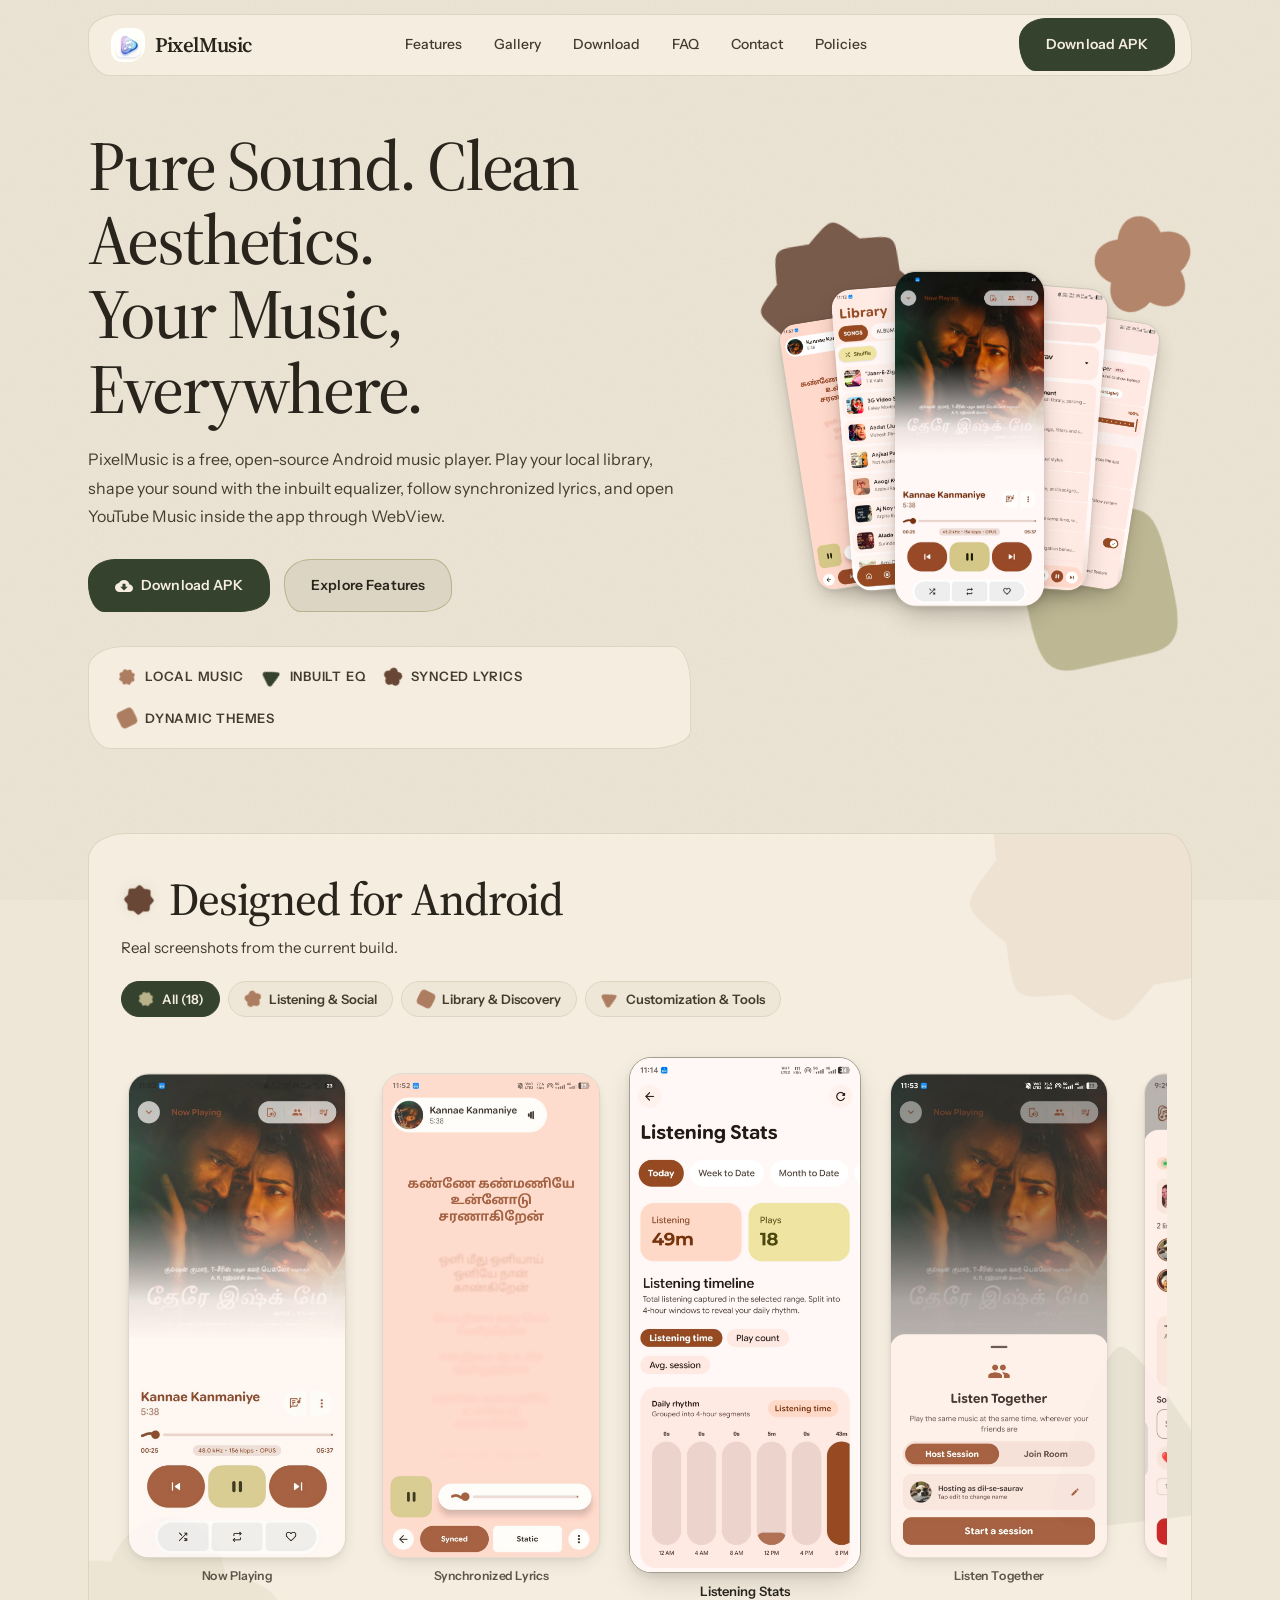
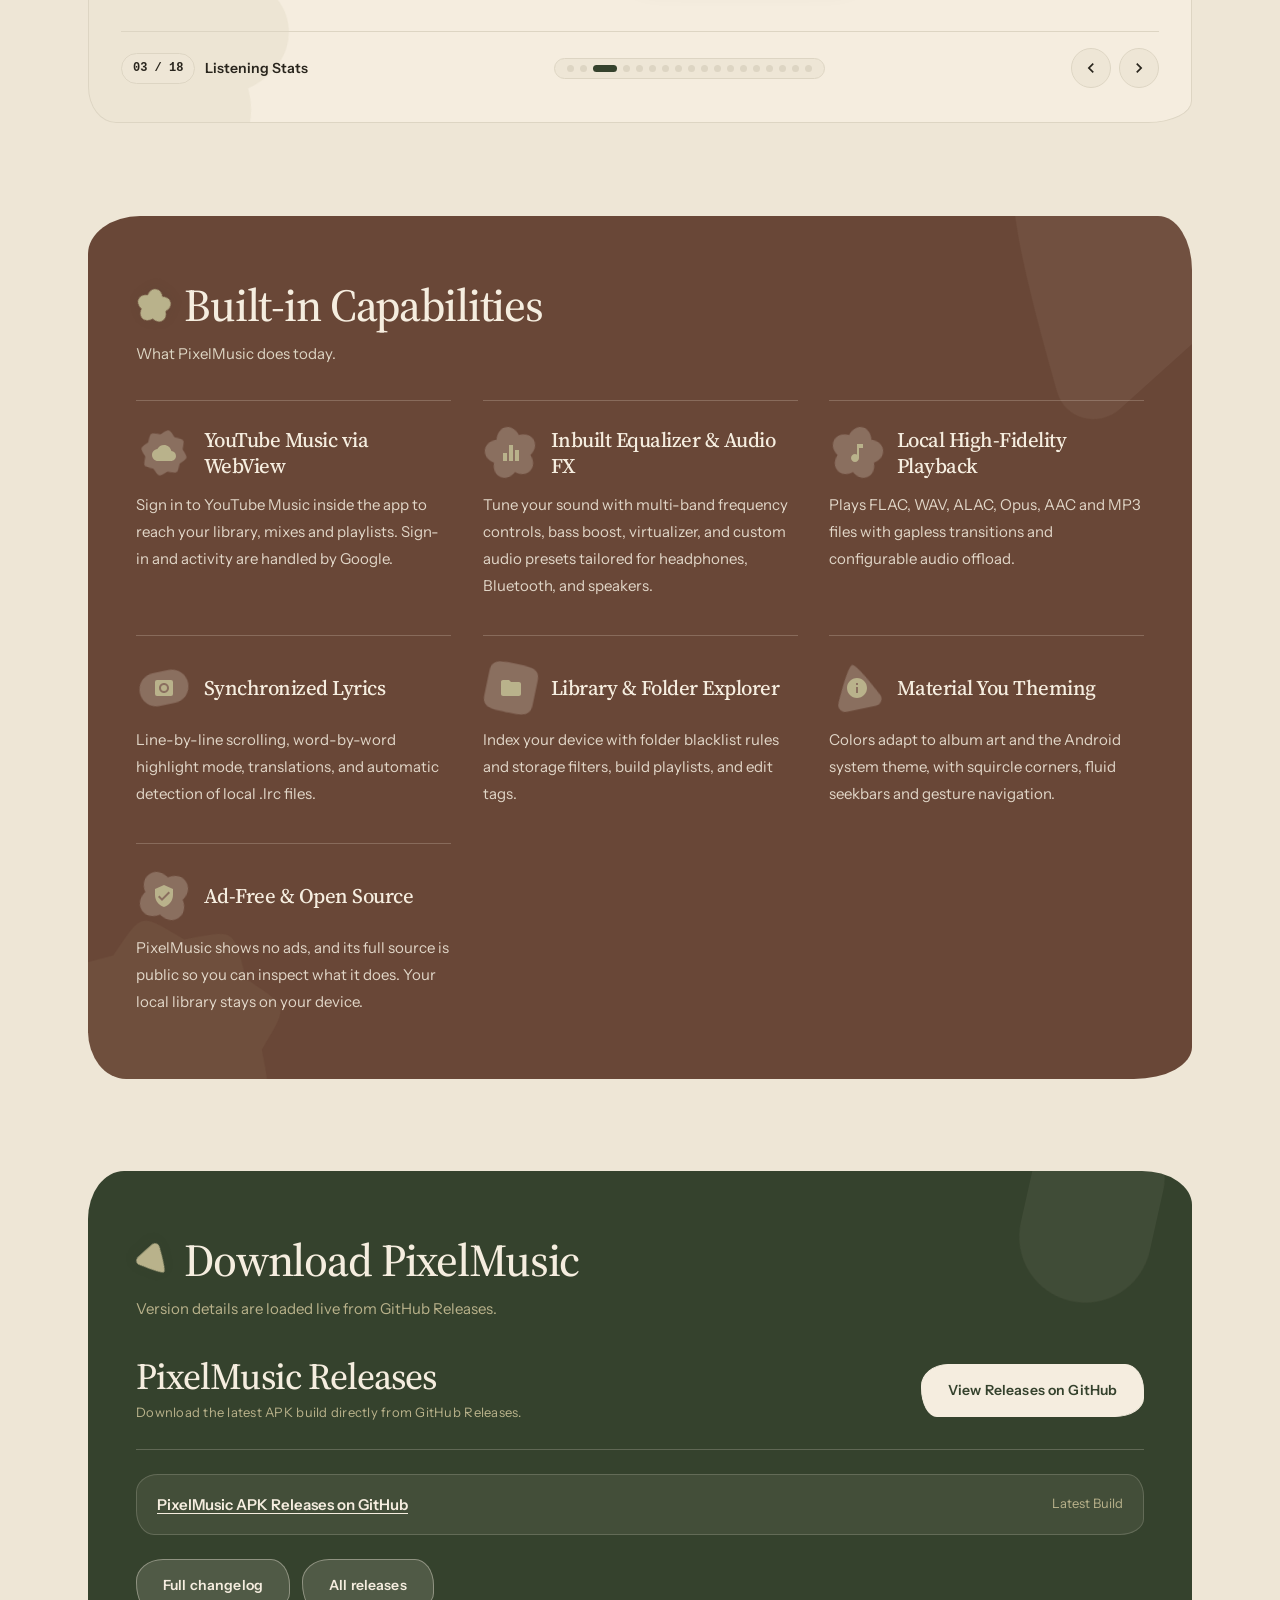
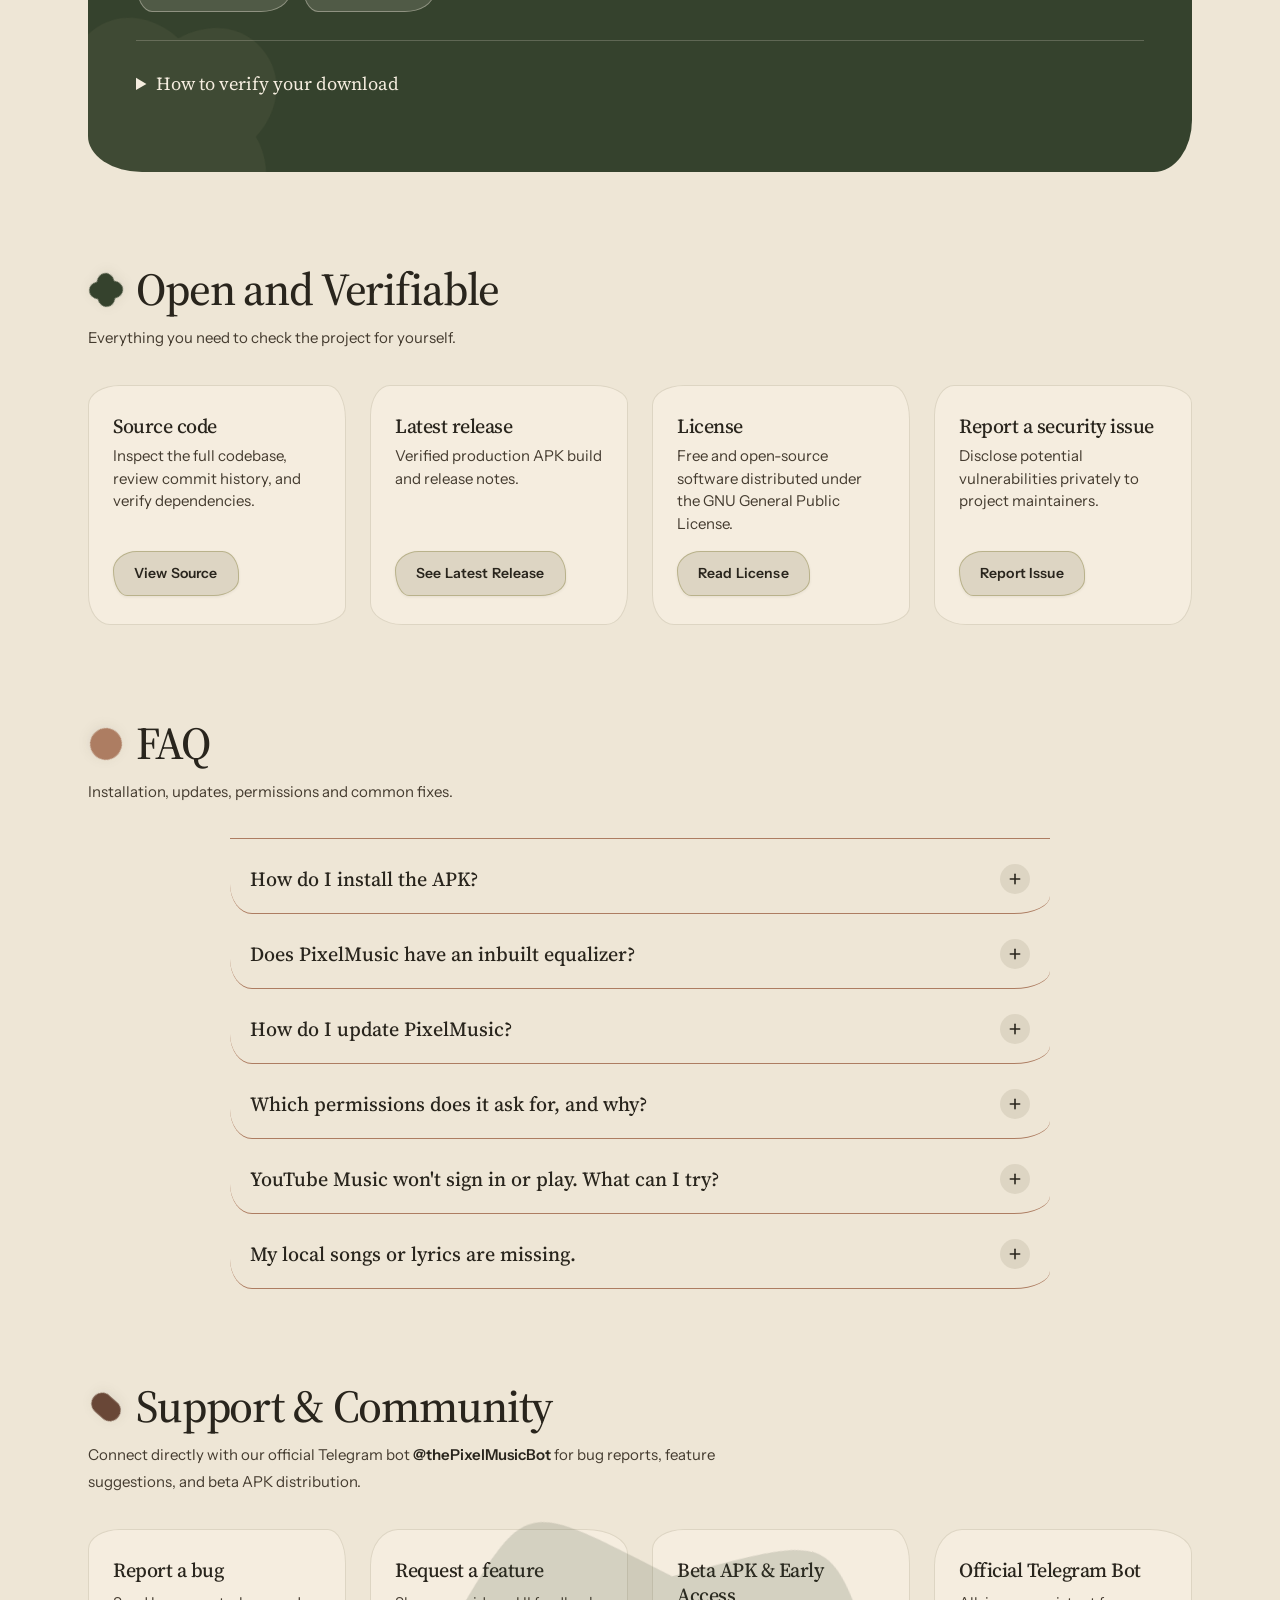
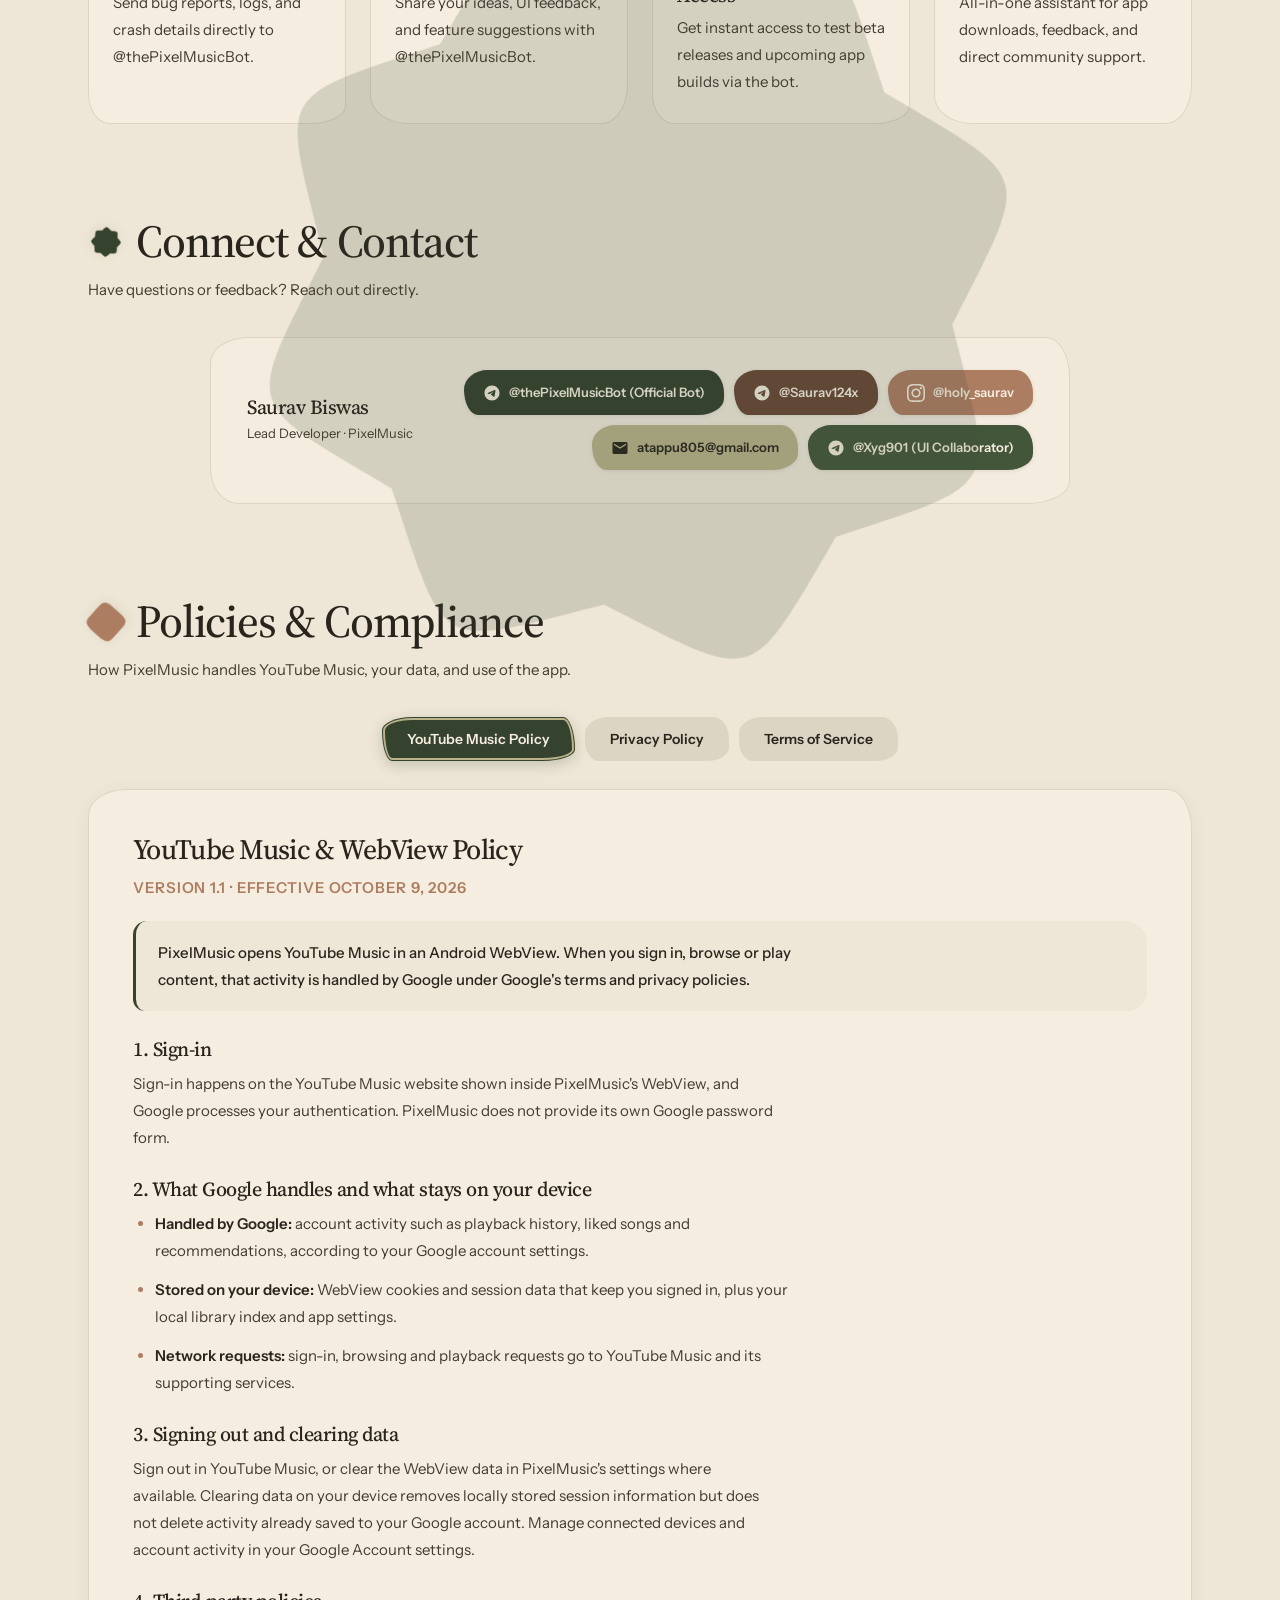
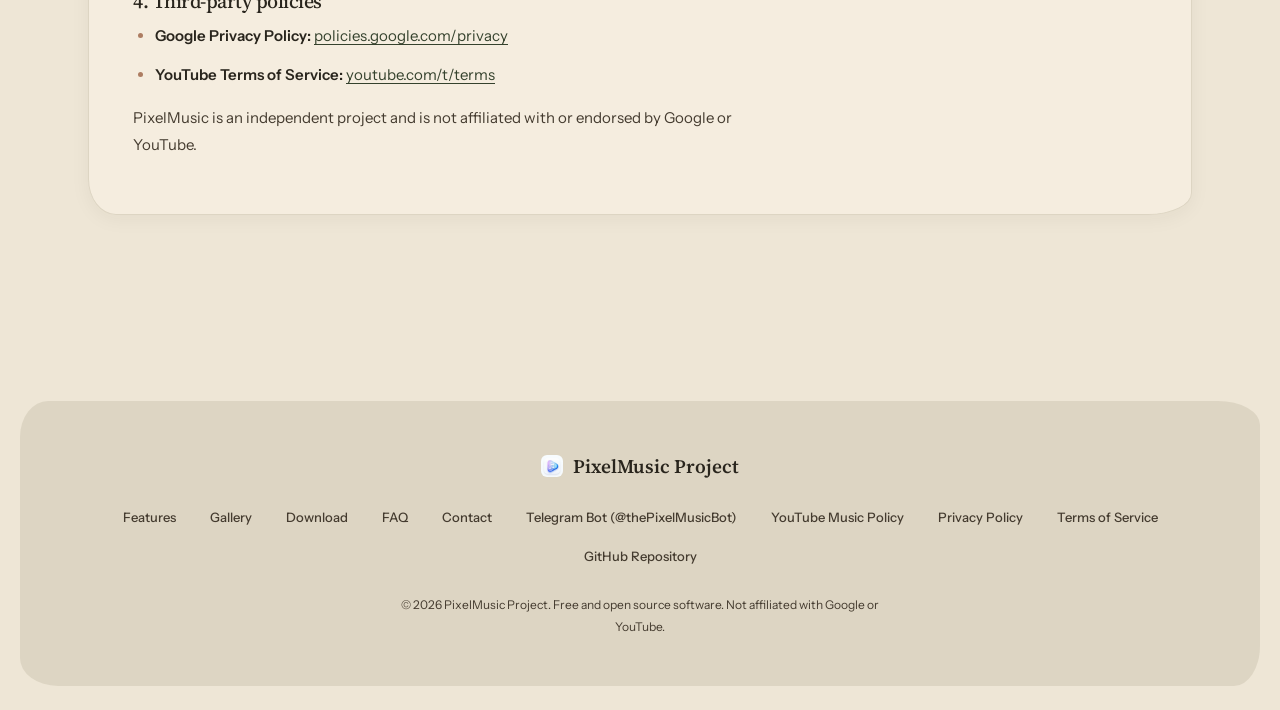
==== commit acadfde9: "Replace all star shapes with 5-lobed and 4-lobed Material cookies" ====
--- a/index.html
+++ b/index.html
@@ -122,7 +122,7 @@
                         Inbuilt EQ
                     </li>
                     <li>
-                        <span class="chip-shape-icon" aria-hidden="true"><svg class="m3-shape-svg" viewBox="0 0 100 100" fill="none" xmlns="http://www.w3.org/2000/svg" aria-hidden="true"><path d="M 50 4 C 50 29 29 50 4 50 C 29 50 50 71 50 96 C 50 71 71 50 96 50 C 71 50 50 29 50 4 Z" fill="currentColor"/></svg></span>
+                        <span class="chip-shape-icon" aria-hidden="true"><svg class="m3-shape-svg" viewBox="0 0 100 100" fill="none" xmlns="http://www.w3.org/2000/svg" aria-hidden="true"><path d="M 29.4 21.7 C 30.9 15.4 34.8 9.0 40.6 5.6 C 46.3 2.2 53.7 2.2 59.4 5.6 C 65.2 9.0 69.1 15.4 70.6 21.7 C 77.0 21.2 84.3 22.9 89.3 27.3 C 94.3 31.7 96.6 38.7 95.1 45.3 C 93.7 51.8 88.8 57.5 83.3 60.8 C 85.8 66.8 86.4 74.3 83.7 80.4 C 81.0 86.5 75.1 90.8 68.5 91.5 C 61.8 92.1 54.9 89.2 50.0 85.0 C 45.1 89.2 38.2 92.1 31.5 91.5 C 24.9 90.8 19.0 86.5 16.3 80.4 C 13.6 74.3 14.2 66.8 16.7 60.8 C 11.2 57.5 6.3 51.8 4.9 45.3 C 3.4 38.7 5.7 31.7 10.7 27.3 C 15.7 22.9 23.0 21.2 29.4 21.7 Z" fill="currentColor"/></svg></span>
                         Synced Lyrics
                     </li>
                     <li>
@@ -142,7 +142,7 @@
                             <svg class="m3-shape-svg" viewBox="0 0 100 100" fill="none" xmlns="http://www.w3.org/2000/svg" aria-hidden="true"><path d="M 50 6 C 78 6 94 6 94 28 C 94 50 94 72 94 72 C 94 94 78 94 50 94 C 22 94 6 94 6 72 C 6 50 6 28 6 28 C 6 6 22 6 50 6 Z" fill="currentColor"/></svg>
                         </div>
                         <div class="m3-reactive-shape hero-shape-star" data-rot="0.14" data-parallax-y="0.04">
-                            <svg class="m3-shape-svg" viewBox="0 0 100 100" fill="none" xmlns="http://www.w3.org/2000/svg" aria-hidden="true"><path d="M 50 4 C 50 29 29 50 4 50 C 29 50 50 71 50 96 C 50 71 71 50 96 50 C 71 50 50 29 50 4 Z" fill="currentColor"/></svg>
+                            <svg class="m3-shape-svg" viewBox="0 0 100 100" fill="none" xmlns="http://www.w3.org/2000/svg" aria-hidden="true"><path d="M 29.4 21.7 C 30.9 15.4 34.8 9.0 40.6 5.6 C 46.3 2.2 53.7 2.2 59.4 5.6 C 65.2 9.0 69.1 15.4 70.6 21.7 C 77.0 21.2 84.3 22.9 89.3 27.3 C 94.3 31.7 96.6 38.7 95.1 45.3 C 93.7 51.8 88.8 57.5 83.3 60.8 C 85.8 66.8 86.4 74.3 83.7 80.4 C 81.0 86.5 75.1 90.8 68.5 91.5 C 61.8 92.1 54.9 89.2 50.0 85.0 C 45.1 89.2 38.2 92.1 31.5 91.5 C 24.9 90.8 19.0 86.5 16.3 80.4 C 13.6 74.3 14.2 66.8 16.7 60.8 C 11.2 57.5 6.3 51.8 4.9 45.3 C 3.4 38.7 5.7 31.7 10.7 27.3 C 15.7 22.9 23.0 21.2 29.4 21.7 Z" fill="currentColor"/></svg>
                         </div>
                     </div>
                     <div class="stage-card"><img src="./IMG_20261002_115849.jpg" alt="Synchronized lyrics screen" width="1080" height="2400" decoding="async"></div>
@@ -162,7 +162,7 @@
                     <svg class="m3-shape-svg" viewBox="0 0 100 100" fill="none" xmlns="http://www.w3.org/2000/svg" aria-hidden="true"><path d="M 81.4 37.0 C 94.3 50.8 94.3 49.2 81.4 63.0 C 80.7 81.9 81.9 80.7 63.0 81.4 C 49.2 94.3 50.8 94.3 37.0 81.4 C 18.1 80.7 19.3 81.9 18.6 63.0 C 5.7 49.2 5.7 50.8 18.6 37.0 C 19.3 18.1 18.1 19.3 37.0 18.6 C 50.8 5.7 49.2 5.7 63.0 18.6 C 81.9 19.3 80.7 18.1 81.4 37.0 Z" fill="currentColor"/></svg>
                 </div>
                 <div class="m3-reactive-shape shape-showcase-star" data-shift-x="-55" data-rot="-140">
-                    <svg class="m3-shape-svg" viewBox="0 0 100 100" fill="none" xmlns="http://www.w3.org/2000/svg" aria-hidden="true"><path d="M 50 4 C 50 29 29 50 4 50 C 29 50 50 71 50 96 C 50 71 71 50 96 50 C 71 50 50 29 50 4 Z" fill="currentColor"/></svg>
+                    <svg class="m3-shape-svg" viewBox="0 0 100 100" fill="none" xmlns="http://www.w3.org/2000/svg" aria-hidden="true"><path d="M 29.4 21.7 C 30.9 15.4 34.8 9.0 40.6 5.6 C 46.3 2.2 53.7 2.2 59.4 5.6 C 65.2 9.0 69.1 15.4 70.6 21.7 C 77.0 21.2 84.3 22.9 89.3 27.3 C 94.3 31.7 96.6 38.7 95.1 45.3 C 93.7 51.8 88.8 57.5 83.3 60.8 C 85.8 66.8 86.4 74.3 83.7 80.4 C 81.0 86.5 75.1 90.8 68.5 91.5 C 61.8 92.1 54.9 89.2 50.0 85.0 C 45.1 89.2 38.2 92.1 31.5 91.5 C 24.9 90.8 19.0 86.5 16.3 80.4 C 13.6 74.3 14.2 66.8 16.7 60.8 C 11.2 57.5 6.3 51.8 4.9 45.3 C 3.4 38.7 5.7 31.7 10.7 27.3 C 15.7 22.9 23.0 21.2 29.4 21.7 Z" fill="currentColor"/></svg>
                 </div>
                 <div class="m3-reactive-shape shape-showcase-triangle" data-shift-x="45" data-rot="110">
                     <svg class="m3-shape-svg" viewBox="0 0 100 100" fill="none" xmlns="http://www.w3.org/2000/svg" aria-hidden="true"><path d="M 50 8 C 58 8 82 58 88 70 C 92 78 86 88 76 88 C 62 88 38 88 24 88 C 14 88 8 78 12 70 C 18 58 42 8 50 8 Z" fill="currentColor"/></svg>
@@ -185,7 +185,7 @@
                         <span>All (18)</span>
                     </button>
                     <button class="m3-filter-chip" data-filter="listening" role="tab" aria-selected="false">
-                        <span class="chip-shape" aria-hidden="true"><svg class="m3-shape-svg" viewBox="0 0 100 100" fill="none" xmlns="http://www.w3.org/2000/svg" aria-hidden="true"><path d="M 50 4 C 50 29 29 50 4 50 C 29 50 50 71 50 96 C 50 71 71 50 96 50 C 71 50 50 29 50 4 Z" fill="currentColor"/></svg></span>
+                        <span class="chip-shape" aria-hidden="true"><svg class="m3-shape-svg" viewBox="0 0 100 100" fill="none" xmlns="http://www.w3.org/2000/svg" aria-hidden="true"><path d="M 29.4 21.7 C 30.9 15.4 34.8 9.0 40.6 5.6 C 46.3 2.2 53.7 2.2 59.4 5.6 C 65.2 9.0 69.1 15.4 70.6 21.7 C 77.0 21.2 84.3 22.9 89.3 27.3 C 94.3 31.7 96.6 38.7 95.1 45.3 C 93.7 51.8 88.8 57.5 83.3 60.8 C 85.8 66.8 86.4 74.3 83.7 80.4 C 81.0 86.5 75.1 90.8 68.5 91.5 C 61.8 92.1 54.9 89.2 50.0 85.0 C 45.1 89.2 38.2 92.1 31.5 91.5 C 24.9 90.8 19.0 86.5 16.3 80.4 C 13.6 74.3 14.2 66.8 16.7 60.8 C 11.2 57.5 6.3 51.8 4.9 45.3 C 3.4 38.7 5.7 31.7 10.7 27.3 C 15.7 22.9 23.0 21.2 29.4 21.7 Z" fill="currentColor"/></svg></span>
                         <span>Listening &amp; Social</span>
                     </button>
                     <button class="m3-filter-chip" data-filter="library" role="tab" aria-selected="false">
@@ -309,7 +309,7 @@
             </div>
             <div class="section-header">
                 <h2 id="features-title">
-                    <span class="section-shape-mark mark-light" aria-hidden="true"><svg class="m3-shape-svg" viewBox="0 0 100 100" fill="none" xmlns="http://www.w3.org/2000/svg" aria-hidden="true"><path d="M 50 4 C 50 29 29 50 4 50 C 29 50 50 71 50 96 C 50 71 71 50 96 50 C 71 50 50 29 50 4 Z" fill="currentColor"/></svg></span>
+                    <span class="section-shape-mark mark-light" aria-hidden="true"><svg class="m3-shape-svg" viewBox="0 0 100 100" fill="none" xmlns="http://www.w3.org/2000/svg" aria-hidden="true"><path d="M 29.4 21.7 C 30.9 15.4 34.8 9.0 40.6 5.6 C 46.3 2.2 53.7 2.2 59.4 5.6 C 65.2 9.0 69.1 15.4 70.6 21.7 C 77.0 21.2 84.3 22.9 89.3 27.3 C 94.3 31.7 96.6 38.7 95.1 45.3 C 93.7 51.8 88.8 57.5 83.3 60.8 C 85.8 66.8 86.4 74.3 83.7 80.4 C 81.0 86.5 75.1 90.8 68.5 91.5 C 61.8 92.1 54.9 89.2 50.0 85.0 C 45.1 89.2 38.2 92.1 31.5 91.5 C 24.9 90.8 19.0 86.5 16.3 80.4 C 13.6 74.3 14.2 66.8 16.7 60.8 C 11.2 57.5 6.3 51.8 4.9 45.3 C 3.4 38.7 5.7 31.7 10.7 27.3 C 15.7 22.9 23.0 21.2 29.4 21.7 Z" fill="currentColor"/></svg></span>
                     Built-in Capabilities
                 </h2>
                 <p>What PixelMusic does today.</p>
@@ -329,7 +329,7 @@
                 <div class="feature-card">
                     <div class="feature-head">
                         <span class="feature-shape-badge shape-bg-star" aria-hidden="true">
-                            <svg class="m3-shape-svg" viewBox="0 0 100 100" fill="none" xmlns="http://www.w3.org/2000/svg" aria-hidden="true"><path d="M 50 4 C 50 29 29 50 4 50 C 29 50 50 71 50 96 C 50 71 71 50 96 50 C 71 50 50 29 50 4 Z" fill="currentColor"/></svg>
+                            <svg class="m3-shape-svg" viewBox="0 0 100 100" fill="none" xmlns="http://www.w3.org/2000/svg" aria-hidden="true"><path d="M 29.4 21.7 C 30.9 15.4 34.8 9.0 40.6 5.6 C 46.3 2.2 53.7 2.2 59.4 5.6 C 65.2 9.0 69.1 15.4 70.6 21.7 C 77.0 21.2 84.3 22.9 89.3 27.3 C 94.3 31.7 96.6 38.7 95.1 45.3 C 93.7 51.8 88.8 57.5 83.3 60.8 C 85.8 66.8 86.4 74.3 83.7 80.4 C 81.0 86.5 75.1 90.8 68.5 91.5 C 61.8 92.1 54.9 89.2 50.0 85.0 C 45.1 89.2 38.2 92.1 31.5 91.5 C 24.9 90.8 19.0 86.5 16.3 80.4 C 13.6 74.3 14.2 66.8 16.7 60.8 C 11.2 57.5 6.3 51.8 4.9 45.3 C 3.4 38.7 5.7 31.7 10.7 27.3 C 15.7 22.9 23.0 21.2 29.4 21.7 Z" fill="currentColor"/></svg>
                             <svg class="feature-glyph" viewBox="0 0 24 24" fill="currentColor"><path d="M10 20h4V4h-4v16zm-6 0h4v-8H4v8zM16 9v11h4V9h-4z"/></svg>
                         </span>
                         <h3>Inbuilt Equalizer &amp; Audio FX</h3>
@@ -340,7 +340,7 @@
                 <div class="feature-card">
                     <div class="feature-head">
                         <span class="feature-shape-badge shape-bg-star" aria-hidden="true">
-                            <svg class="m3-shape-svg" viewBox="0 0 100 100" fill="none" xmlns="http://www.w3.org/2000/svg" aria-hidden="true"><path d="M 50 4 C 50 29 29 50 4 50 C 29 50 50 71 50 96 C 50 71 71 50 96 50 C 71 50 50 29 50 4 Z" fill="currentColor"/></svg>
+                            <svg class="m3-shape-svg" viewBox="0 0 100 100" fill="none" xmlns="http://www.w3.org/2000/svg" aria-hidden="true"><path d="M 29.4 21.7 C 30.9 15.4 34.8 9.0 40.6 5.6 C 46.3 2.2 53.7 2.2 59.4 5.6 C 65.2 9.0 69.1 15.4 70.6 21.7 C 77.0 21.2 84.3 22.9 89.3 27.3 C 94.3 31.7 96.6 38.7 95.1 45.3 C 93.7 51.8 88.8 57.5 83.3 60.8 C 85.8 66.8 86.4 74.3 83.7 80.4 C 81.0 86.5 75.1 90.8 68.5 91.5 C 61.8 92.1 54.9 89.2 50.0 85.0 C 45.1 89.2 38.2 92.1 31.5 91.5 C 24.9 90.8 19.0 86.5 16.3 80.4 C 13.6 74.3 14.2 66.8 16.7 60.8 C 11.2 57.5 6.3 51.8 4.9 45.3 C 3.4 38.7 5.7 31.7 10.7 27.3 C 15.7 22.9 23.0 21.2 29.4 21.7 Z" fill="currentColor"/></svg>
                             <svg class="feature-glyph" viewBox="0 0 24 24" fill="currentColor"><path d="M12 3v10.55c-.59-.34-1.27-.55-2-.55-2.21 0-4 1.79-4 4s1.79 4 4 4 4-1.79 4-4V7h4V3h-6z"/></svg>
                         </span>
                         <h3>Local High-Fidelity Playback</h3>
@@ -384,7 +384,7 @@
                 <div class="feature-card">
                     <div class="feature-head">
                         <span class="feature-shape-badge shape-bg-star8" aria-hidden="true">
-                            <svg class="m3-shape-svg" viewBox="0 0 100 100" fill="none" xmlns="http://www.w3.org/2000/svg" aria-hidden="true"><path d="M 50 4 Q 61 24 82 18 Q 76 39 96 50 Q 76 61 82 82 Q 61 76 50 96 Q 39 76 18 82 Q 24 61 4 50 Q 24 39 18 18 Q 39 24 50 4 Z" fill="currentColor"/></svg>
+                            <svg class="m3-shape-svg" viewBox="0 0 100 100" fill="none" xmlns="http://www.w3.org/2000/svg" aria-hidden="true"><path d="M 50.0 16.0 C 55.9 11.5 64.7 8.8 72.6 10.8 C 80.6 12.8 87.2 19.4 89.2 27.4 C 91.2 35.3 88.5 44.1 84.0 50.0 C 88.5 55.9 91.2 64.7 89.2 72.6 C 87.2 80.6 80.6 87.2 72.6 89.2 C 64.7 91.2 55.9 88.5 50.0 84.0 C 44.1 88.5 35.3 91.2 27.4 89.2 C 19.4 87.2 12.8 80.6 10.8 72.6 C 8.8 64.7 11.5 55.9 16.0 50.0 C 11.5 44.1 8.8 35.3 10.8 27.4 C 12.8 19.4 19.4 12.8 27.4 10.8 C 35.3 8.8 44.1 11.5 50.0 16.0 Z" fill="currentColor"/></svg>
                             <svg class="feature-glyph" viewBox="0 0 24 24" fill="currentColor"><path d="M12 1L3 5v6c0 5.55 3.84 10.74 9 12 5.16-1.26 9-6.45 9-12V5l-9-4zm-2 16l-4-4 1.41-1.41L10 14.17l6.59-6.59L18 9l-8 8z"/></svg>
                         </span>
                         <h3>Ad-Free &amp; Open Source</h3>
@@ -401,7 +401,7 @@
                     <svg class="m3-shape-svg" viewBox="0 0 100 100" fill="none" xmlns="http://www.w3.org/2000/svg" aria-hidden="true"><rect x="6" y="20" width="88" height="60" rx="30" fill="currentColor"/></svg>
                 </div>
                 <div class="m3-reactive-shape shape-download-star" data-rot="-0.10" data-parallax-y="-0.06">
-                    <svg class="m3-shape-svg" viewBox="0 0 100 100" fill="none" xmlns="http://www.w3.org/2000/svg" aria-hidden="true"><path d="M 50 4 Q 61 24 82 18 Q 76 39 96 50 Q 76 61 82 82 Q 61 76 50 96 Q 39 76 18 82 Q 24 61 4 50 Q 24 39 18 18 Q 39 24 50 4 Z" fill="currentColor"/></svg>
+                    <svg class="m3-shape-svg" viewBox="0 0 100 100" fill="none" xmlns="http://www.w3.org/2000/svg" aria-hidden="true"><path d="M 50.0 16.0 C 55.9 11.5 64.7 8.8 72.6 10.8 C 80.6 12.8 87.2 19.4 89.2 27.4 C 91.2 35.3 88.5 44.1 84.0 50.0 C 88.5 55.9 91.2 64.7 89.2 72.6 C 87.2 80.6 80.6 87.2 72.6 89.2 C 64.7 91.2 55.9 88.5 50.0 84.0 C 44.1 88.5 35.3 91.2 27.4 89.2 C 19.4 87.2 12.8 80.6 10.8 72.6 C 8.8 64.7 11.5 55.9 16.0 50.0 C 11.5 44.1 8.8 35.3 10.8 27.4 C 12.8 19.4 19.4 12.8 27.4 10.8 C 35.3 8.8 44.1 11.5 50.0 16.0 Z" fill="currentColor"/></svg>
                 </div>
             </div>
             <div class="section-header">
@@ -445,7 +445,7 @@
         <section id="trust" class="trust-section" aria-labelledby="trust-title">
             <div class="section-header">
                 <h2 id="trust-title">
-                    <span class="section-shape-mark mark-primary" aria-hidden="true"><svg class="m3-shape-svg" viewBox="0 0 100 100" fill="none" xmlns="http://www.w3.org/2000/svg" aria-hidden="true"><path d="M 50 4 Q 61 24 82 18 Q 76 39 96 50 Q 76 61 82 82 Q 61 76 50 96 Q 39 76 18 82 Q 24 61 4 50 Q 24 39 18 18 Q 39 24 50 4 Z" fill="currentColor"/></svg></span>
+                    <span class="section-shape-mark mark-primary" aria-hidden="true"><svg class="m3-shape-svg" viewBox="0 0 100 100" fill="none" xmlns="http://www.w3.org/2000/svg" aria-hidden="true"><path d="M 50.0 16.0 C 55.9 11.5 64.7 8.8 72.6 10.8 C 80.6 12.8 87.2 19.4 89.2 27.4 C 91.2 35.3 88.5 44.1 84.0 50.0 C 88.5 55.9 91.2 64.7 89.2 72.6 C 87.2 80.6 80.6 87.2 72.6 89.2 C 64.7 91.2 55.9 88.5 50.0 84.0 C 44.1 88.5 35.3 91.2 27.4 89.2 C 19.4 87.2 12.8 80.6 10.8 72.6 C 8.8 64.7 11.5 55.9 16.0 50.0 C 11.5 44.1 8.8 35.3 10.8 27.4 C 12.8 19.4 19.4 12.8 27.4 10.8 C 35.3 8.8 44.1 11.5 50.0 16.0 Z" fill="currentColor"/></svg></span>
                     Open and Verifiable
                 </h2>
                 <p>Everything you need to check the project for yourself.</p>
@@ -737,7 +737,7 @@
         <span class="closing-shape-slot" id="closingCookieSlot">
             <span class="closing-shape-svg shape-moss" id="closingCookie"><svg class="m3-shape-svg" viewBox="0 0 100 100" fill="none" xmlns="http://www.w3.org/2000/svg" aria-hidden="true"><path d="M 81.4 37.0 C 94.3 50.8 94.3 49.2 81.4 63.0 C 80.7 81.9 81.9 80.7 63.0 81.4 C 49.2 94.3 50.8 94.3 37.0 81.4 C 18.1 80.7 19.3 81.9 18.6 63.0 C 5.7 49.2 5.7 50.8 18.6 37.0 C 19.3 18.1 18.1 19.3 37.0 18.6 C 50.8 5.7 49.2 5.7 63.0 18.6 C 81.9 19.3 80.7 18.1 81.4 37.0 Z" fill="currentColor"/></svg></span>
         </span>
-        <span class="closing-shape-svg shape-terracotta" id="closingStar"><svg class="m3-shape-svg" viewBox="0 0 100 100" fill="none" xmlns="http://www.w3.org/2000/svg" aria-hidden="true"><path d="M 50 4 C 50 29 29 50 4 50 C 29 50 50 71 50 96 C 50 71 71 50 96 50 C 71 50 50 29 50 4 Z" fill="currentColor"/></svg></span>
+        <span class="closing-shape-svg shape-terracotta" id="closingStar"><svg class="m3-shape-svg" viewBox="0 0 100 100" fill="none" xmlns="http://www.w3.org/2000/svg" aria-hidden="true"><path d="M 29.4 21.7 C 30.9 15.4 34.8 9.0 40.6 5.6 C 46.3 2.2 53.7 2.2 59.4 5.6 C 65.2 9.0 69.1 15.4 70.6 21.7 C 77.0 21.2 84.3 22.9 89.3 27.3 C 94.3 31.7 96.6 38.7 95.1 45.3 C 93.7 51.8 88.8 57.5 83.3 60.8 C 85.8 66.8 86.4 74.3 83.7 80.4 C 81.0 86.5 75.1 90.8 68.5 91.5 C 61.8 92.1 54.9 89.2 50.0 85.0 C 45.1 89.2 38.2 92.1 31.5 91.5 C 24.9 90.8 19.0 86.5 16.3 80.4 C 13.6 74.3 14.2 66.8 16.7 60.8 C 11.2 57.5 6.3 51.8 4.9 45.3 C 3.4 38.7 5.7 31.7 10.7 27.3 C 15.7 22.9 23.0 21.2 29.4 21.7 Z" fill="currentColor"/></svg></span>
     </div>
 
     <footer>
--- a/extras.css
+++ b/extras.css
@@ -477,13 +477,24 @@
     border: 1px solid rgba(41, 37, 29, .16);
     box-shadow: 0 12px 26px -6px rgba(41, 37, 29, .3), 0 2px 6px rgba(41, 37, 29, .08);
 }
-.stage-card:nth-child(1) { --x: -.74; --y:  .07; --r: -9deg;   --s: .8; --z: 1; }
-.stage-card:nth-child(2) { --x: -.40; --y: -.02; --r: -4.5deg; --s: .9; --z: 2; }
-.stage-card:nth-child(3) { --x: 0;    --y: 0;    --r: 0deg;    --s: 1;  --z: 3; }
-.stage-card:nth-child(4) { --x:  .40; --y: -.02; --r: 4.5deg;  --s: .9; --z: 2; }
-.stage-card:nth-child(5) { --x:  .74; --y:  .07; --r: 9deg;    --s: .8; --z: 1; }
+/* child 1 is .organic-cluster, so cards are children 2-6 */
+.stage-card:nth-child(2) { --x: -.74; --y:  .07; --r: -9deg;   --s: .8; --z: 1; }
+.stage-card:nth-child(3) { --x: -.40; --y: -.02; --r: -4.5deg; --s: .9; --z: 2; }
+.stage-card:nth-child(4) { --x: 0;    --y: 0;    --r: 0deg;    --s: 1;  --z: 3; }
+.stage-card:nth-child(5) { --x:  .40; --y: -.02; --r: 4.5deg;  --s: .9; --z: 2; }
+.stage-card:nth-child(6) { --x:  .74; --y:  .07; --r: 9deg;    --s: .8; --z: 1; }
 @media (hover: hover) {
     .stage-card:hover { --hs: 1.05; z-index: 4; }
+}
+
+/* Hero chips: even 2x2 grid on phones */
+@media (max-width: 700px) {
+    .chip-row {
+        display: grid;
+        grid-template-columns: 1fr 1fr;
+        gap: 12px 10px;
+    }
+    .chip-row li { font-size: 12px; }
 }
 @media (prefers-color-scheme: dark) {
     .stage-card img {
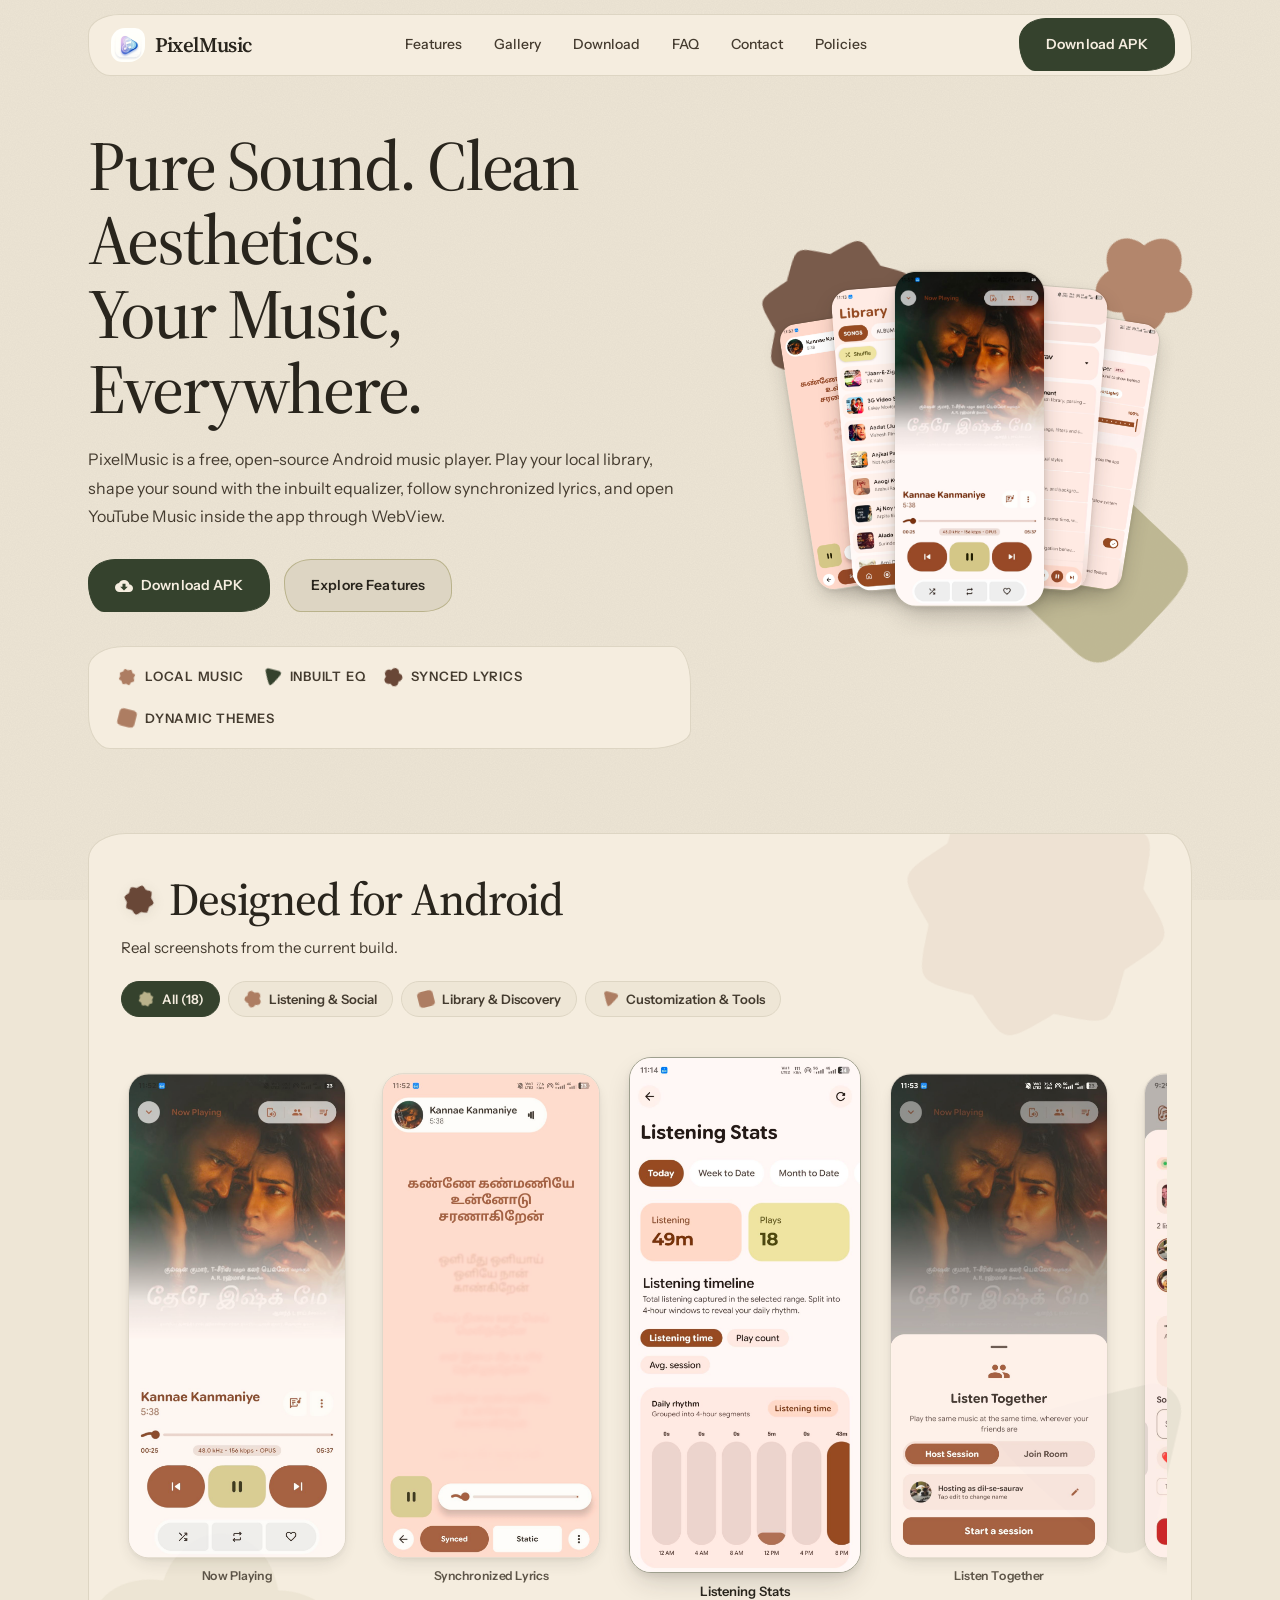
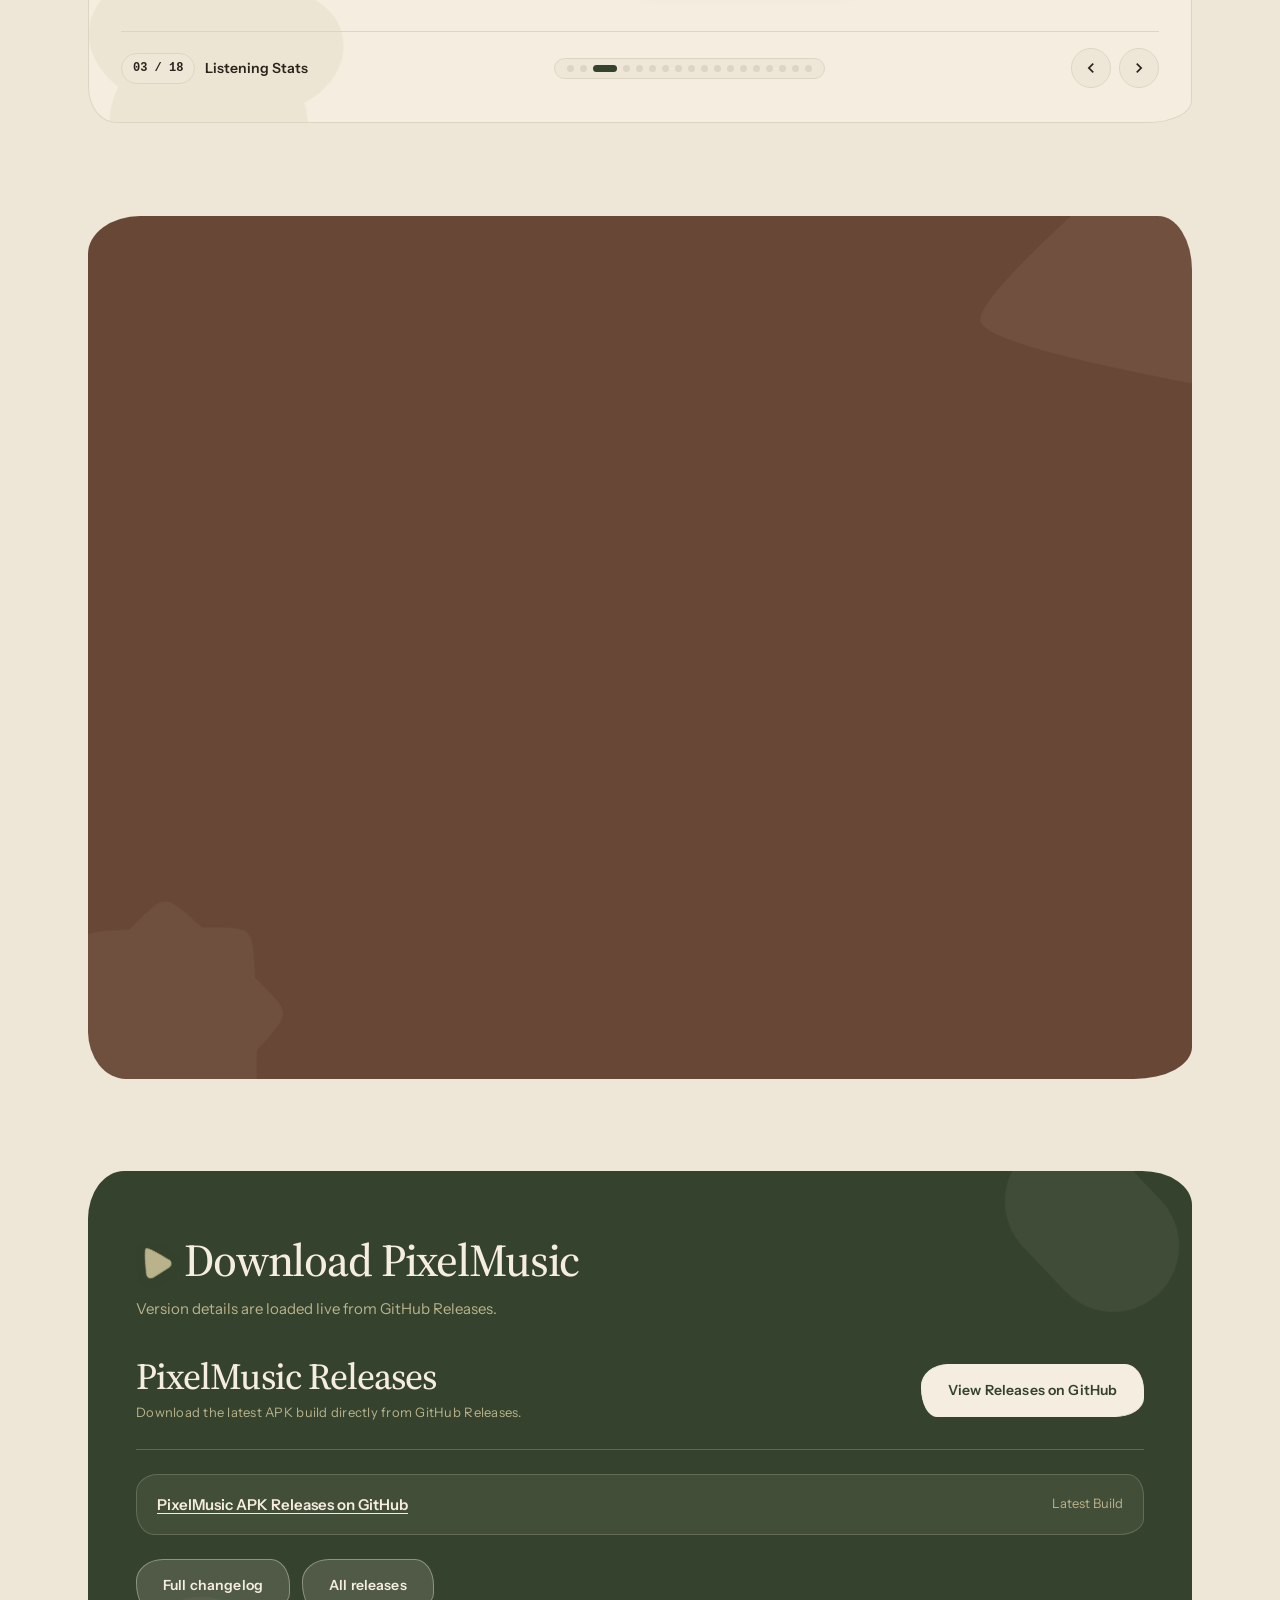
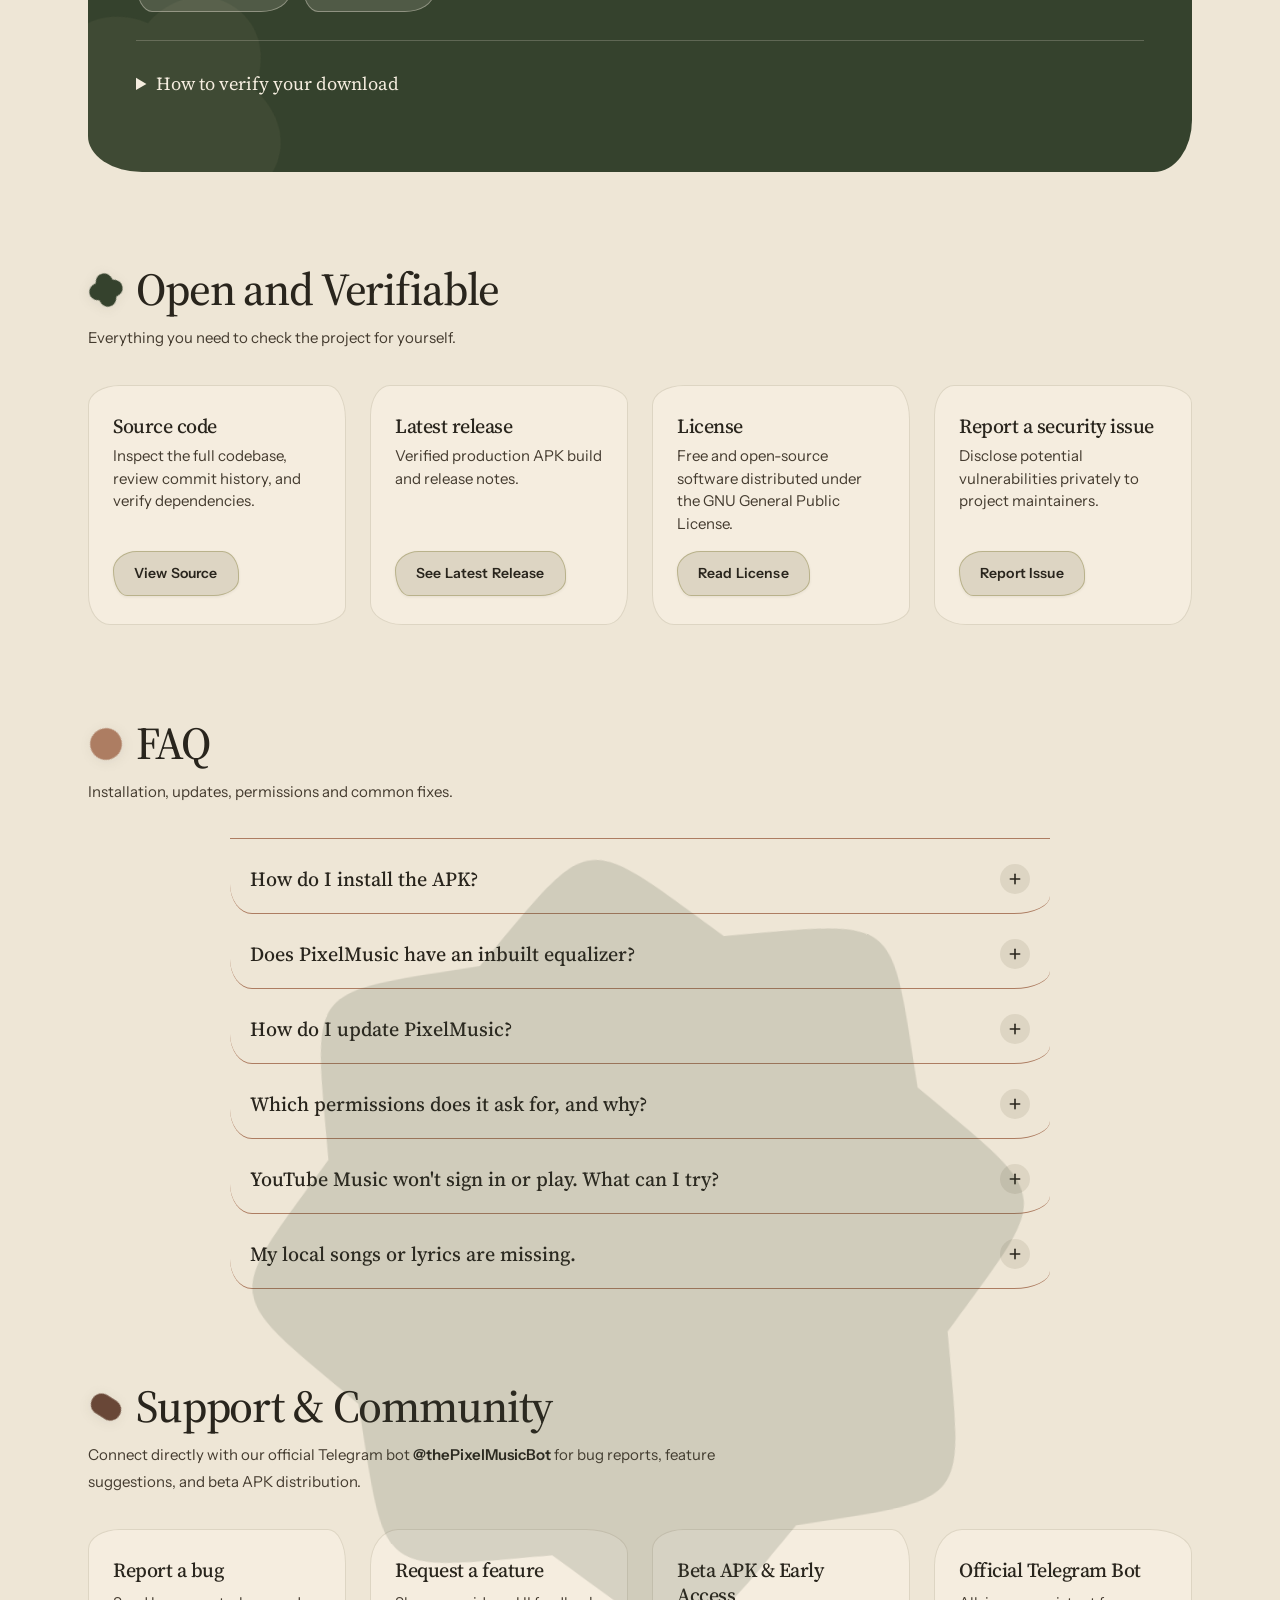
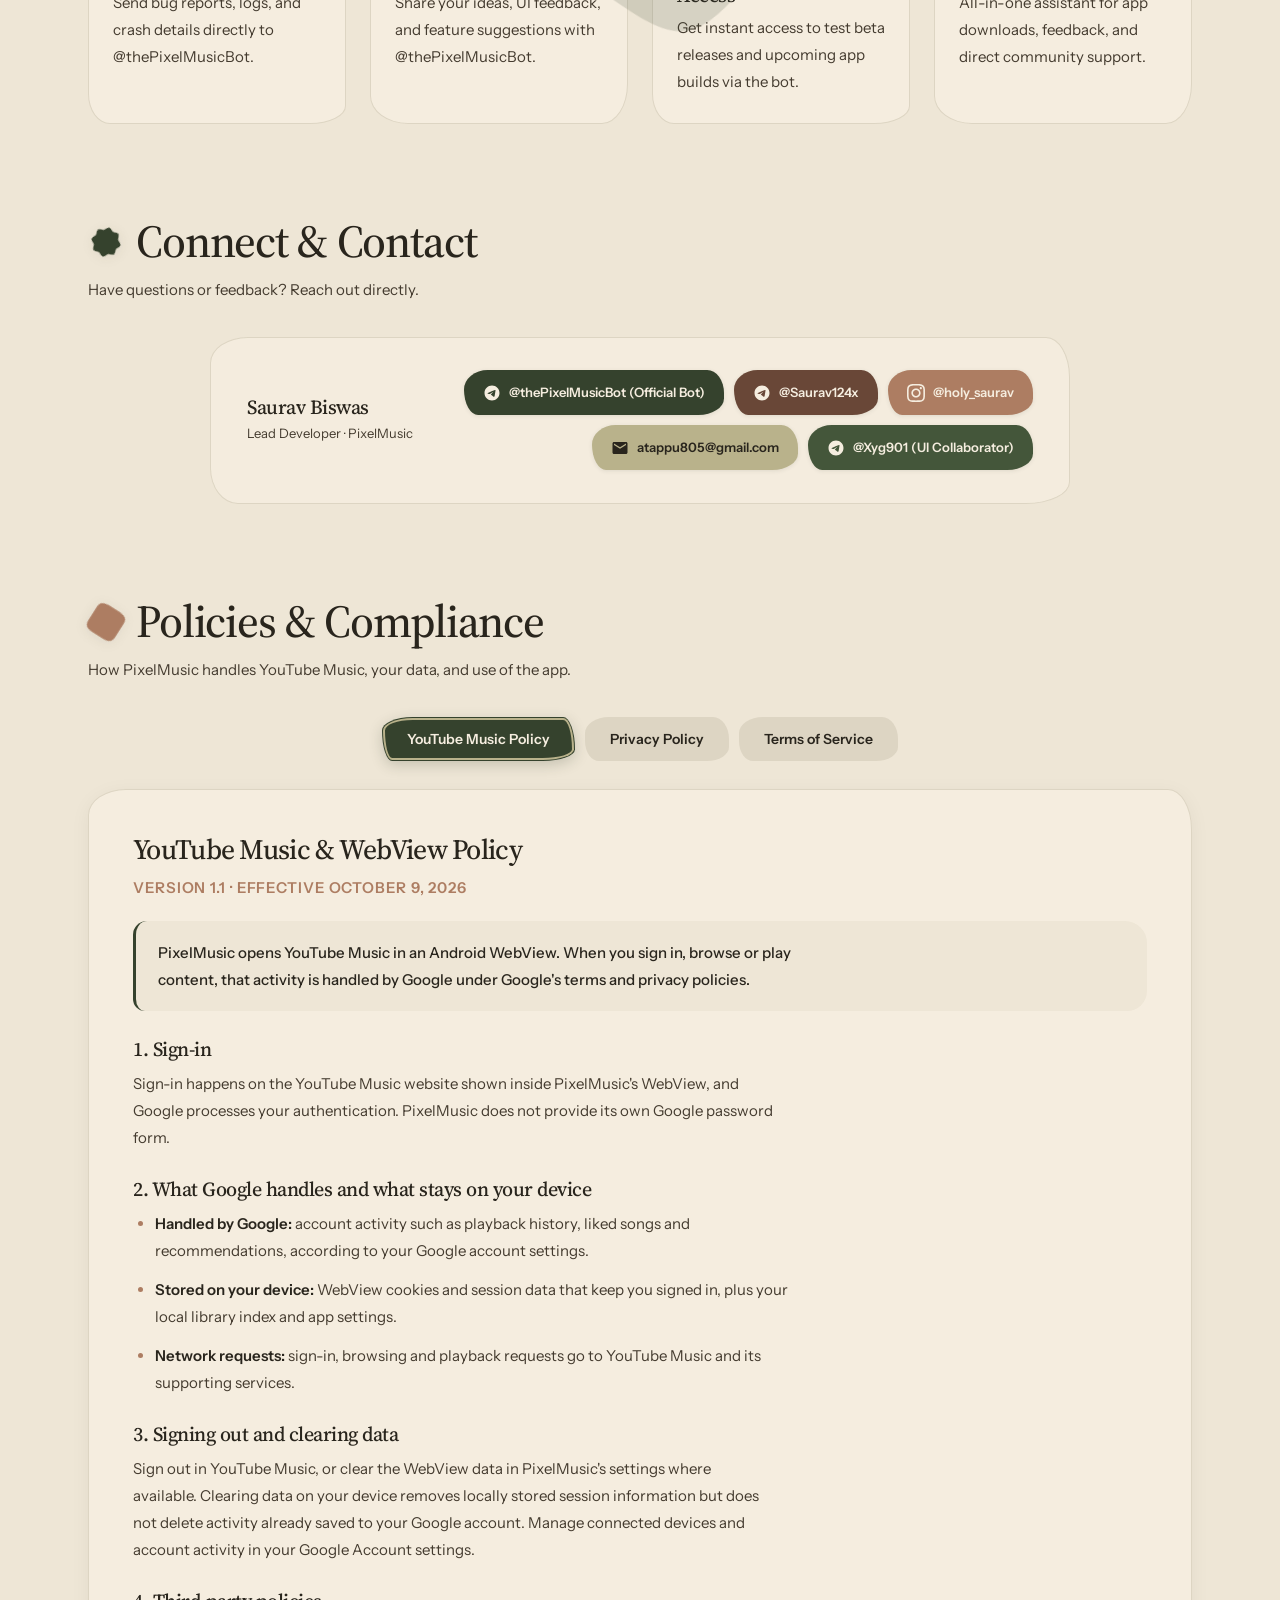
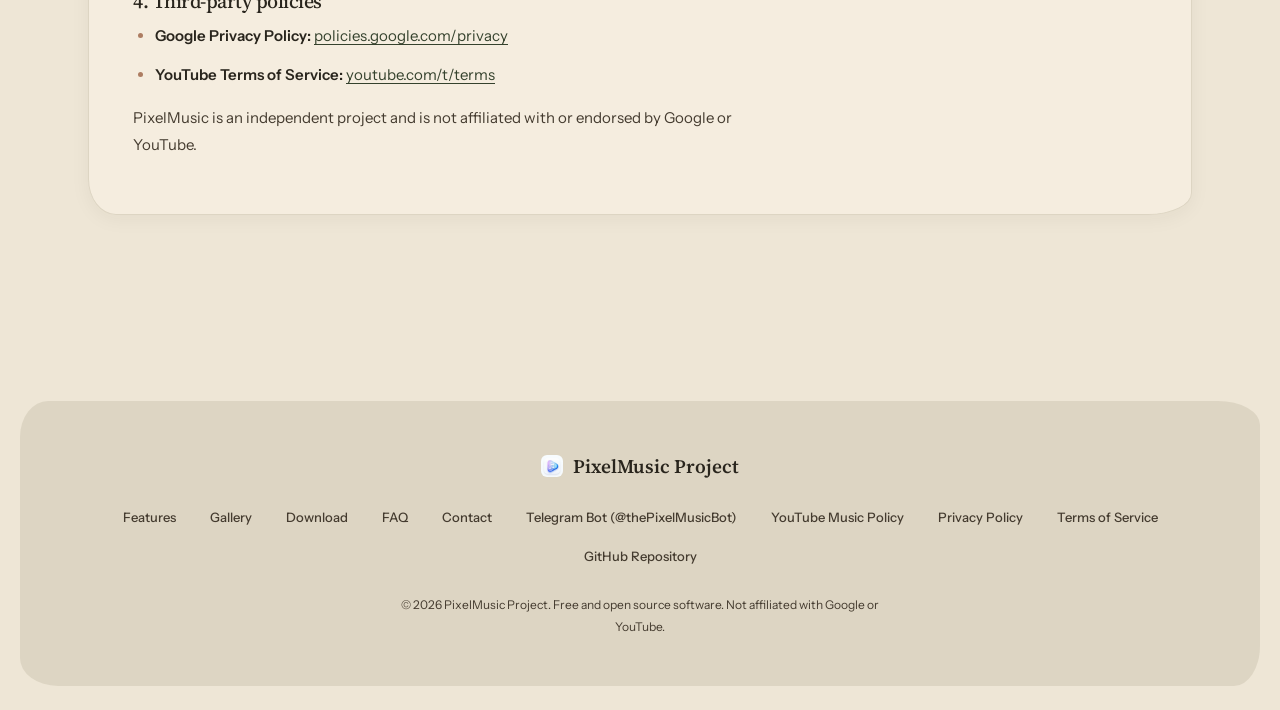
==== commit 2e80efed: "Closing shapes: rounded rectangle instead of triangle, bold X instead of cookie" ====
--- a/index.html
+++ b/index.html
@@ -733,11 +733,11 @@
 
     <!-- Closing Expressive Shapes above stone footer: Triangle (left), Cookie (center, morphs from Contact bg), Star (right) -->
     <div class="closing-organic" id="closingOrganic" aria-hidden="true">
-        <span class="closing-shape-svg shape-grass" id="closingTriangle"><svg class="m3-shape-svg" viewBox="0 0 100 100" fill="none" xmlns="http://www.w3.org/2000/svg" aria-hidden="true"><path d="M 50 8 C 58 8 82 58 88 70 C 92 78 86 88 76 88 C 62 88 38 88 24 88 C 14 88 8 78 12 70 C 18 58 42 8 50 8 Z" fill="currentColor"/></svg></span>
+        <span class="closing-shape-svg shape-grass" id="closingTriangle"><svg class="m3-shape-svg" viewBox="0 0 100 100" fill="none" xmlns="http://www.w3.org/2000/svg" aria-hidden="true"><rect x="8" y="22" width="84" height="56" rx="14" fill="currentColor"/></svg></span>
         <span class="closing-shape-slot" id="closingCookieSlot">
             <span class="closing-shape-svg shape-moss" id="closingCookie"><svg class="m3-shape-svg" viewBox="0 0 100 100" fill="none" xmlns="http://www.w3.org/2000/svg" aria-hidden="true"><path d="M 81.4 37.0 C 94.3 50.8 94.3 49.2 81.4 63.0 C 80.7 81.9 81.9 80.7 63.0 81.4 C 49.2 94.3 50.8 94.3 37.0 81.4 C 18.1 80.7 19.3 81.9 18.6 63.0 C 5.7 49.2 5.7 50.8 18.6 37.0 C 19.3 18.1 18.1 19.3 37.0 18.6 C 50.8 5.7 49.2 5.7 63.0 18.6 C 81.9 19.3 80.7 18.1 81.4 37.0 Z" fill="currentColor"/></svg></span>
         </span>
-        <span class="closing-shape-svg shape-terracotta" id="closingStar"><svg class="m3-shape-svg" viewBox="0 0 100 100" fill="none" xmlns="http://www.w3.org/2000/svg" aria-hidden="true"><path d="M 29.4 21.7 C 30.9 15.4 34.8 9.0 40.6 5.6 C 46.3 2.2 53.7 2.2 59.4 5.6 C 65.2 9.0 69.1 15.4 70.6 21.7 C 77.0 21.2 84.3 22.9 89.3 27.3 C 94.3 31.7 96.6 38.7 95.1 45.3 C 93.7 51.8 88.8 57.5 83.3 60.8 C 85.8 66.8 86.4 74.3 83.7 80.4 C 81.0 86.5 75.1 90.8 68.5 91.5 C 61.8 92.1 54.9 89.2 50.0 85.0 C 45.1 89.2 38.2 92.1 31.5 91.5 C 24.9 90.8 19.0 86.5 16.3 80.4 C 13.6 74.3 14.2 66.8 16.7 60.8 C 11.2 57.5 6.3 51.8 4.9 45.3 C 3.4 38.7 5.7 31.7 10.7 27.3 C 15.7 22.9 23.0 21.2 29.4 21.7 Z" fill="currentColor"/></svg></span>
+        <span class="closing-shape-svg shape-terracotta" id="closingStar"><svg class="m3-shape-svg" viewBox="0 0 100 100" fill="none" xmlns="http://www.w3.org/2000/svg" aria-hidden="true"><path d="M 25 25 L 75 75 M 75 25 L 25 75" stroke="currentColor" stroke-width="26" stroke-linecap="round"/></svg></span>
     </div>
 
     <footer>
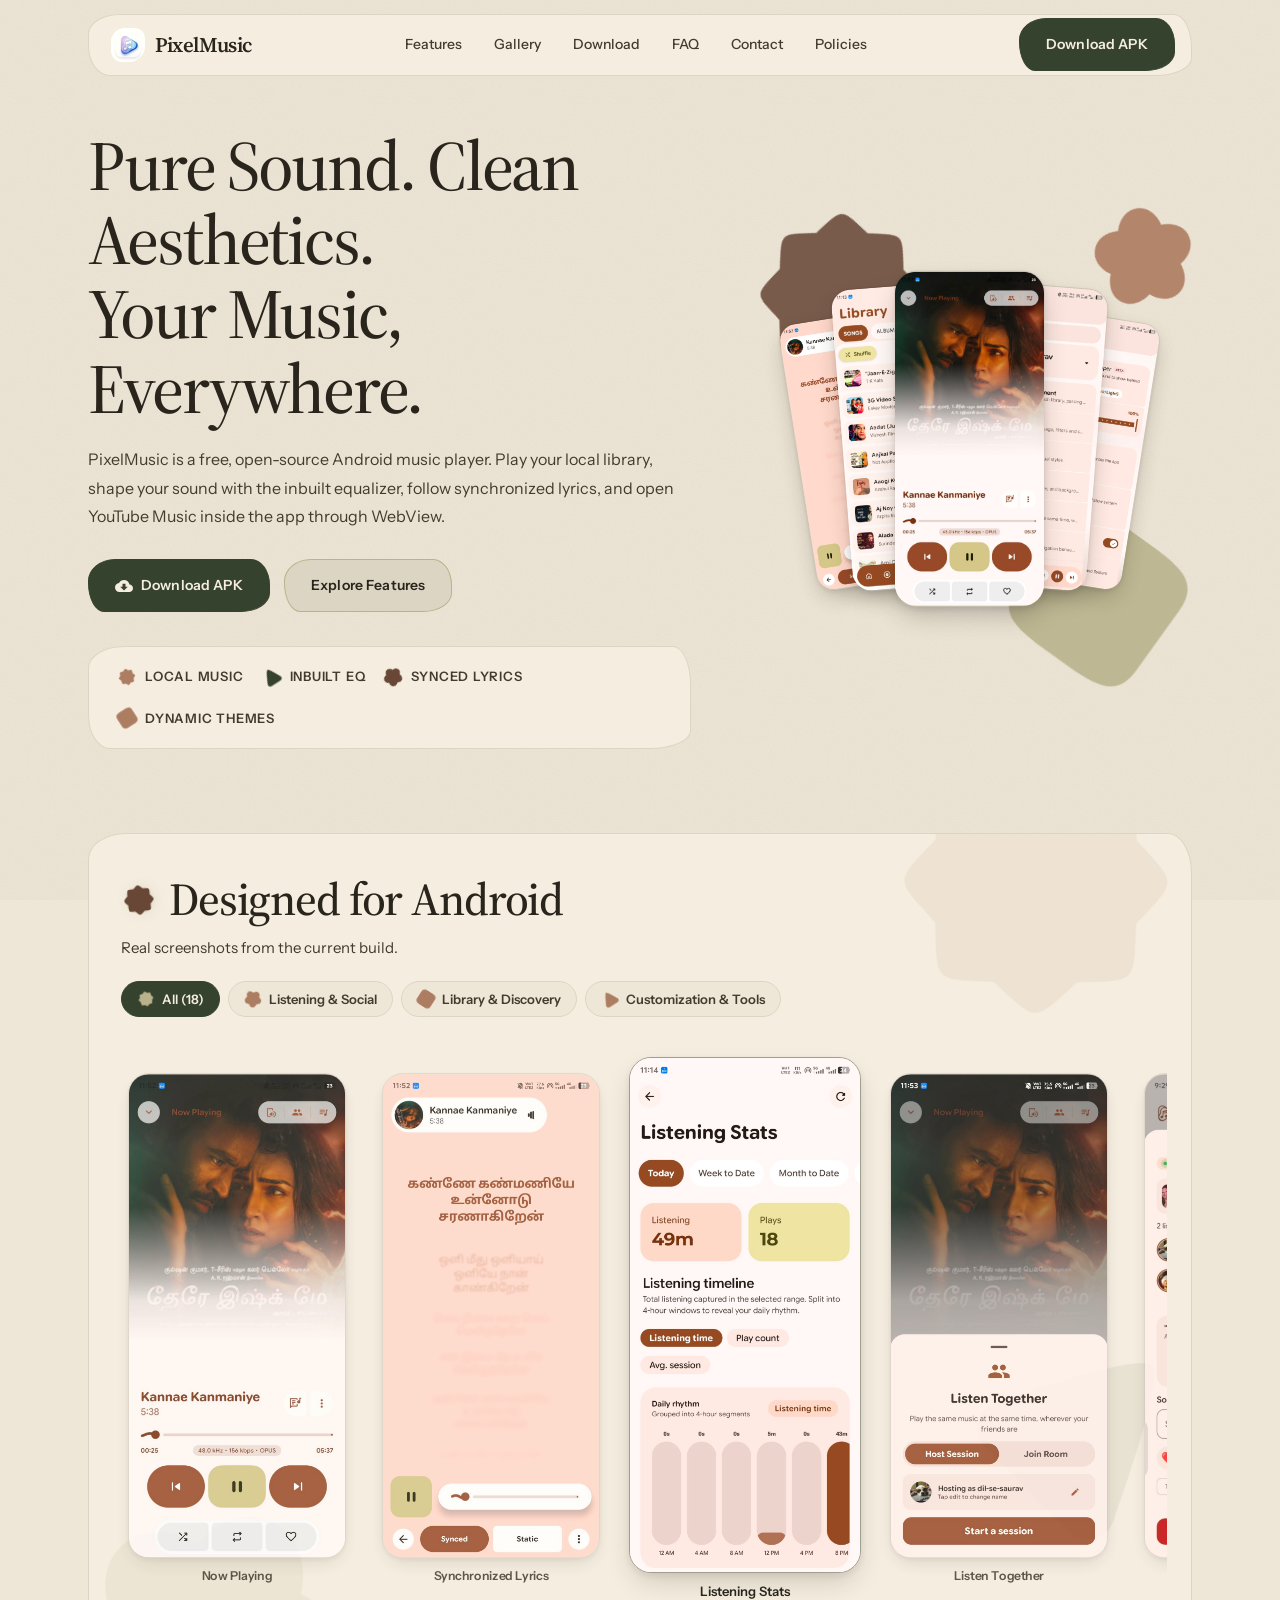
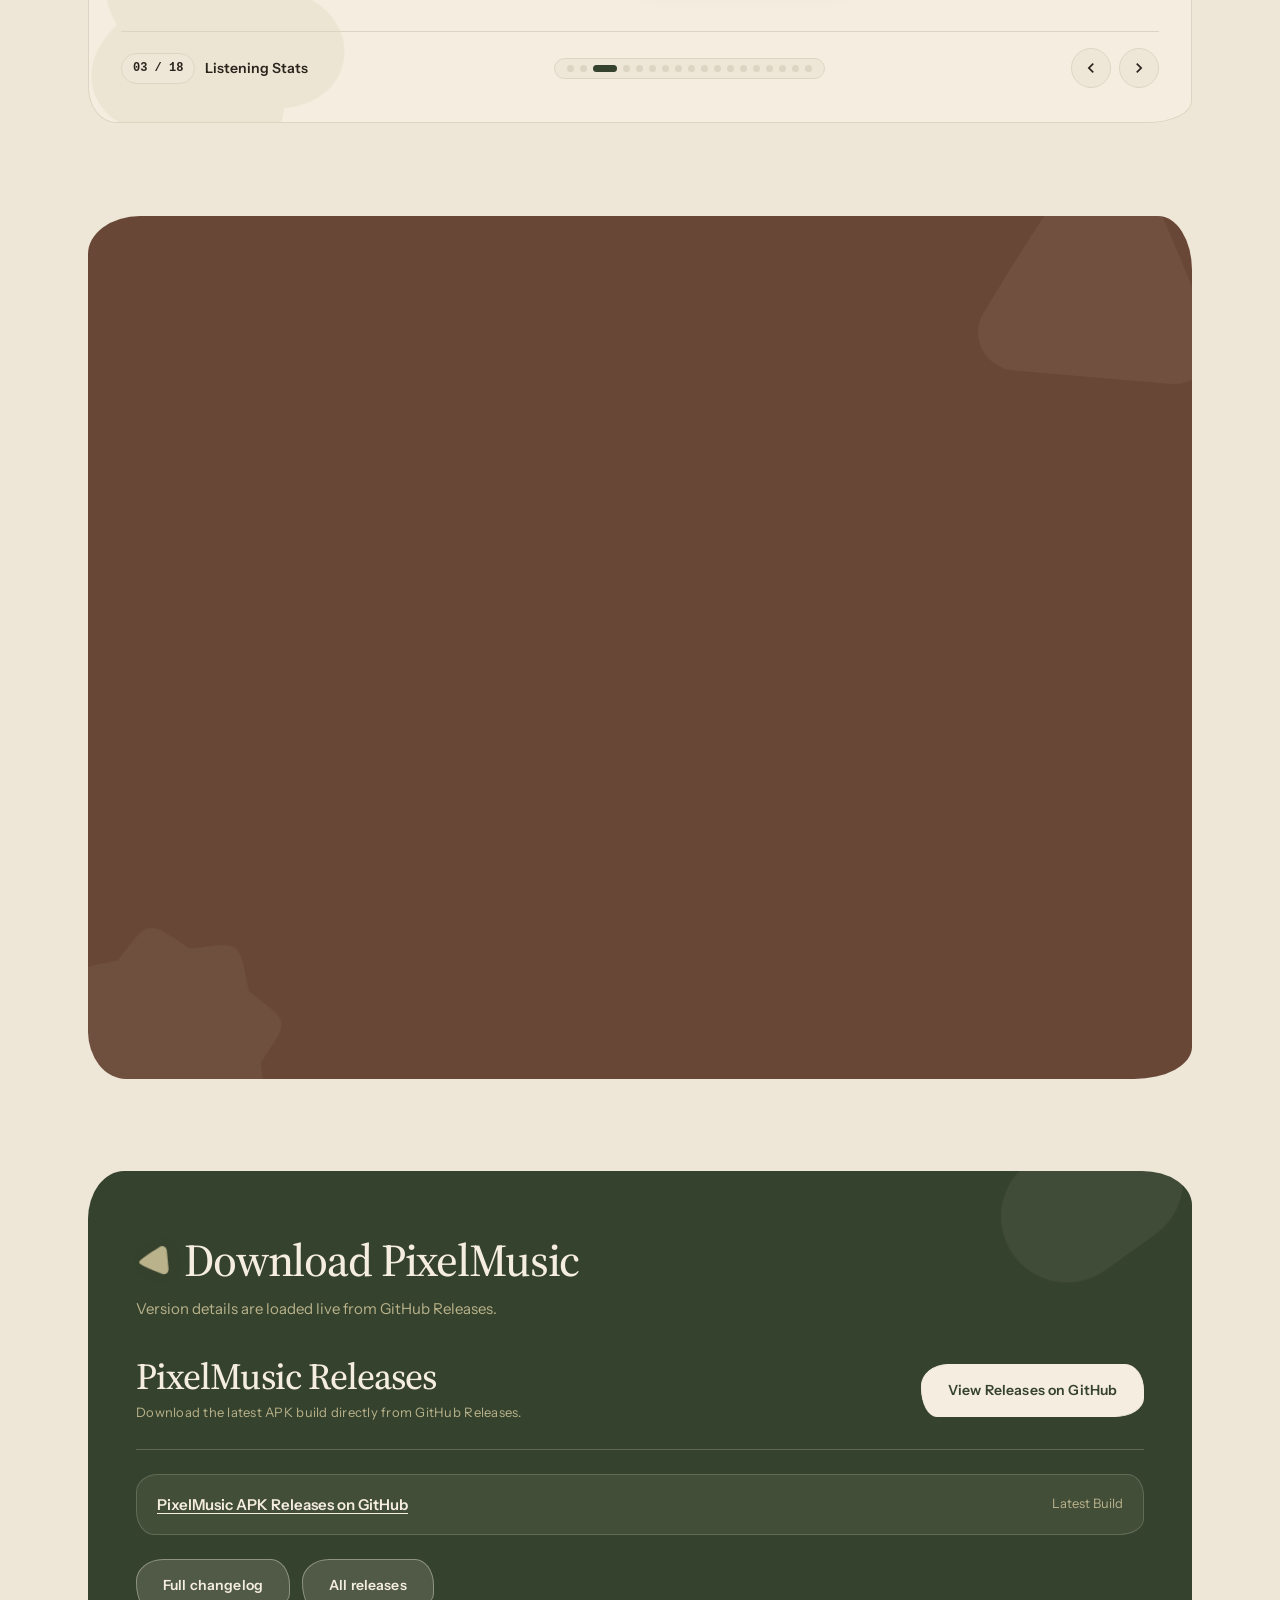
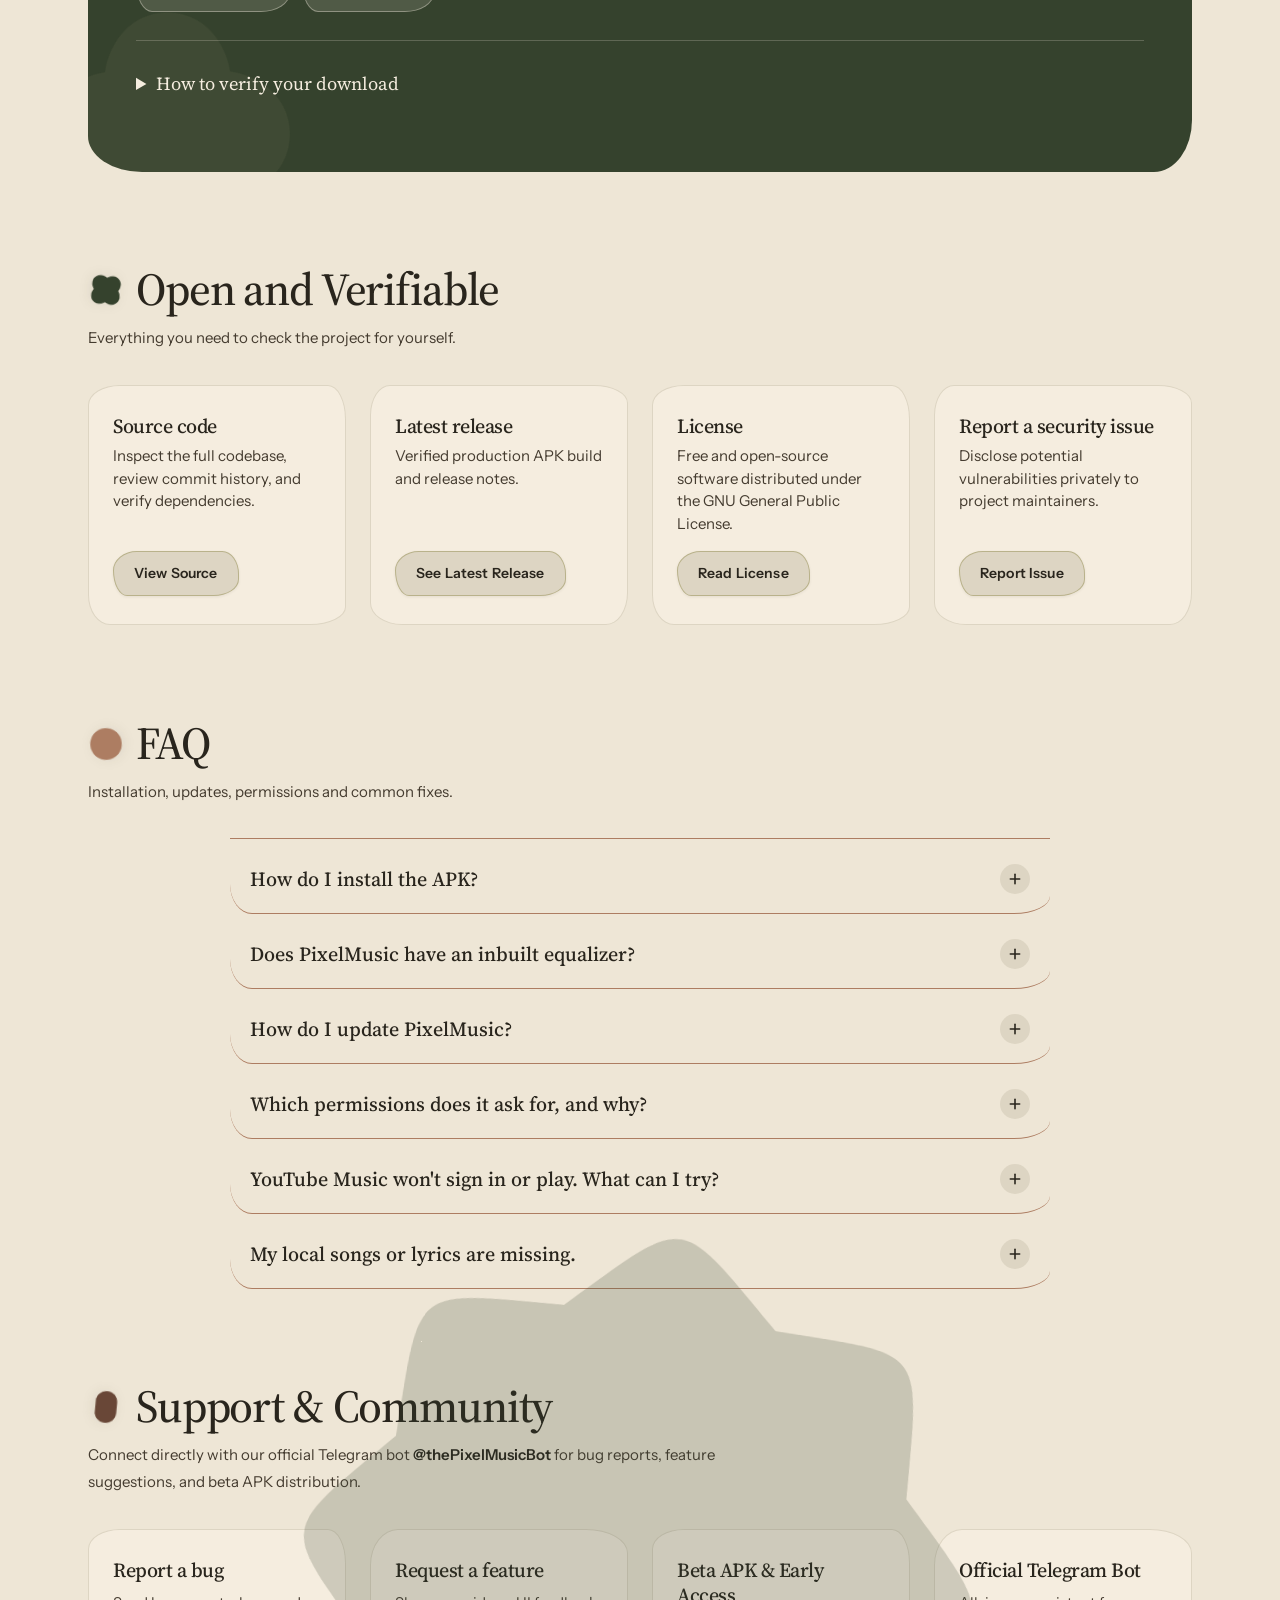
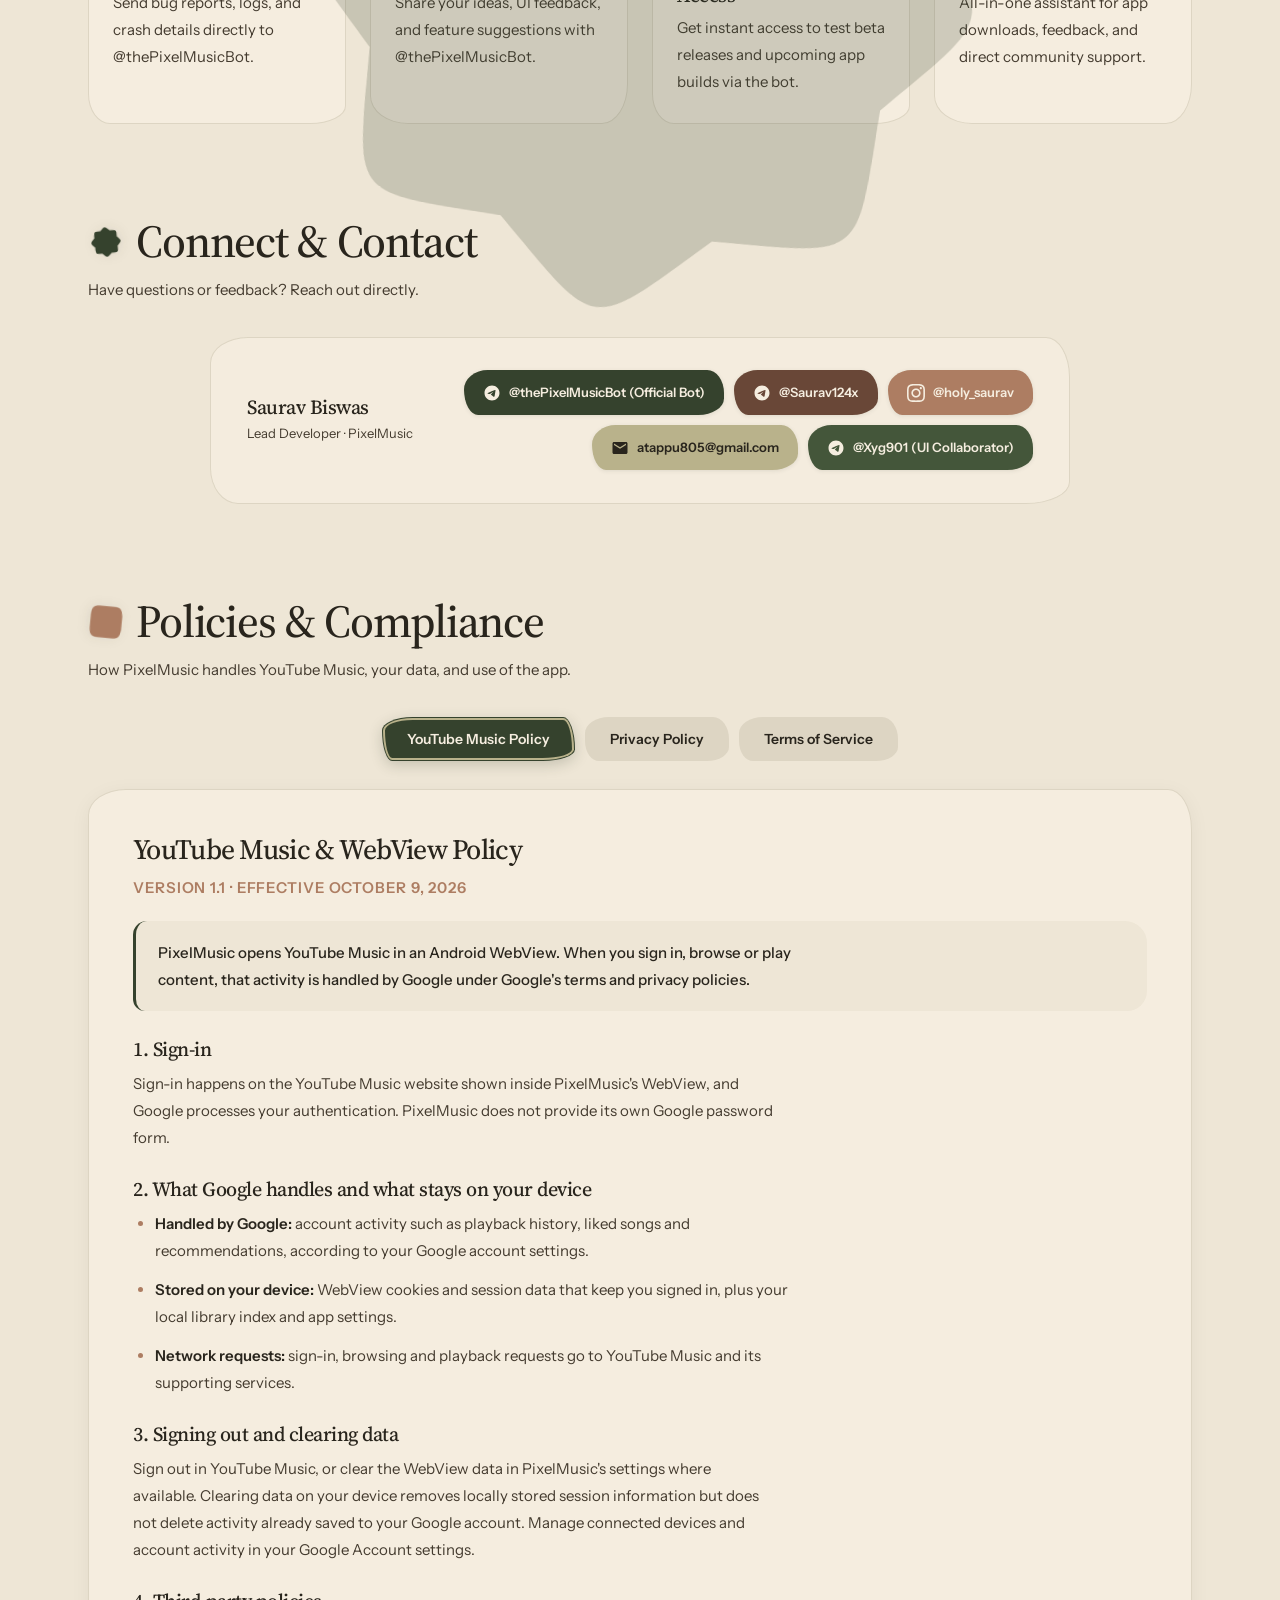
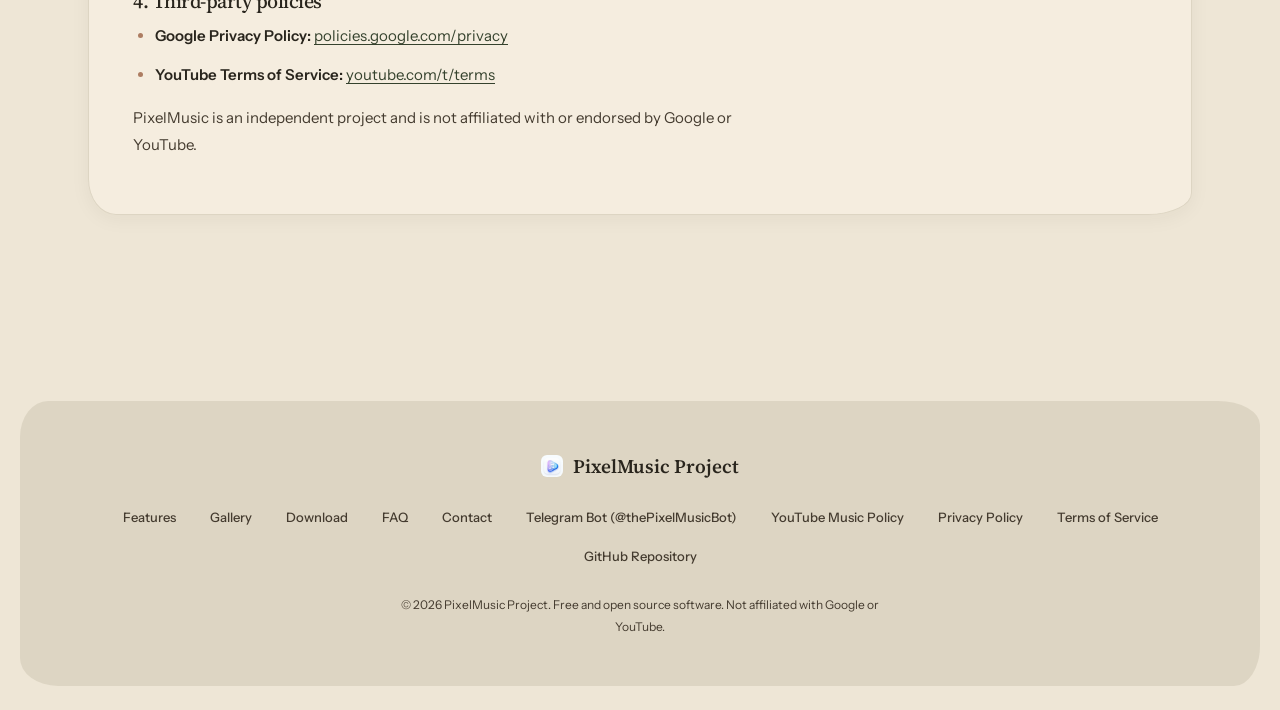
==== commit ae5cfb4e: "Update download selector for arch+version APK names and in-place update/downgrade info" ====
--- a/index.html
+++ b/index.html
@@ -520,7 +520,7 @@
                         <span class="faq-icon" aria-hidden="true"><svg viewBox="0 0 24 24" fill="none" stroke="currentColor" stroke-width="2.4" stroke-linecap="round"><line x1="12" y1="5" x2="12" y2="19"/><line x1="5" y1="12" x2="19" y2="12"/></svg></span>
                     </summary>
                     <div class="faq-content">
-                        <p>Download the newer APK from this page and install it over the existing app. Your data is kept as long as the new APK is signed with the same key as the old one.</p>
+                        <p>Download the APK for your device architecture (most phones use <code>arm64-v8a</code>) from this page or use the in-app updater. You can install newer versions or downgrade to a previous release directly over your existing app without uninstalling — your library and settings stay intact.</p>
                     </div>
                 </details>
                 <details>
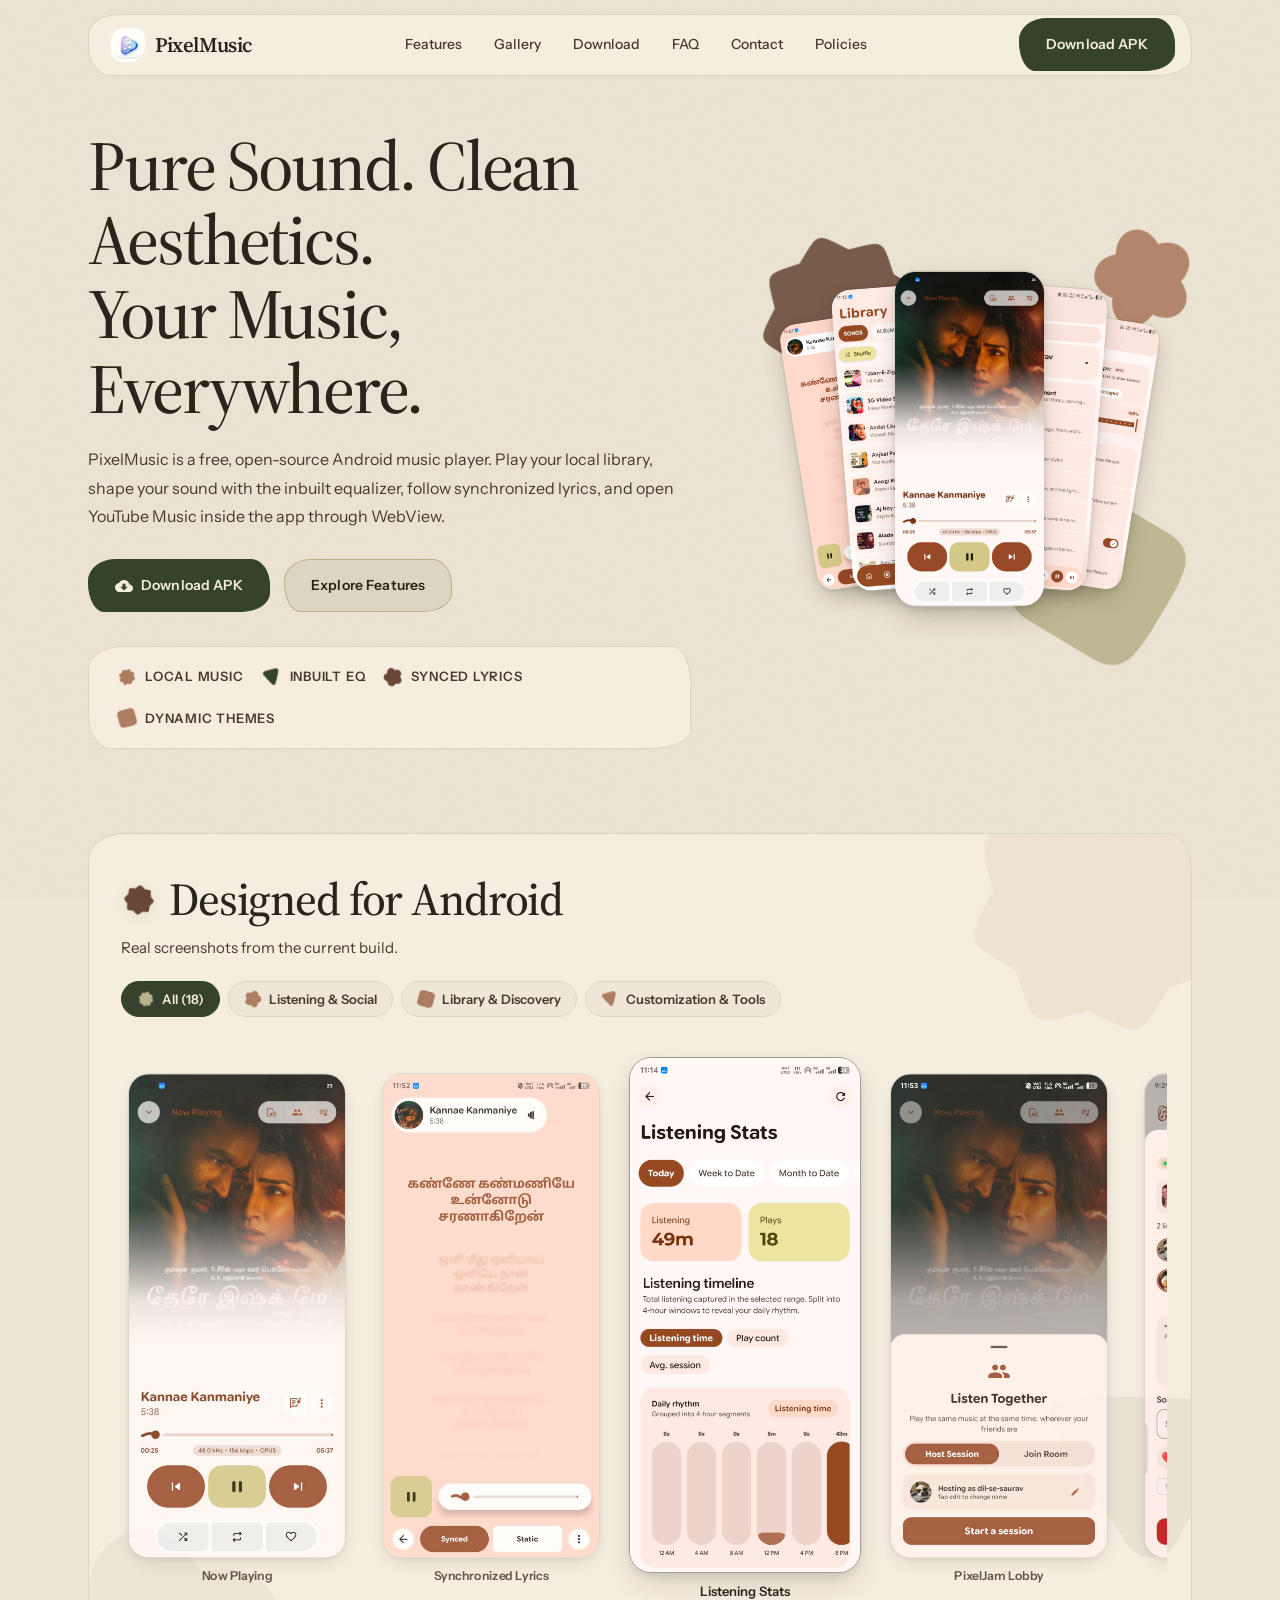
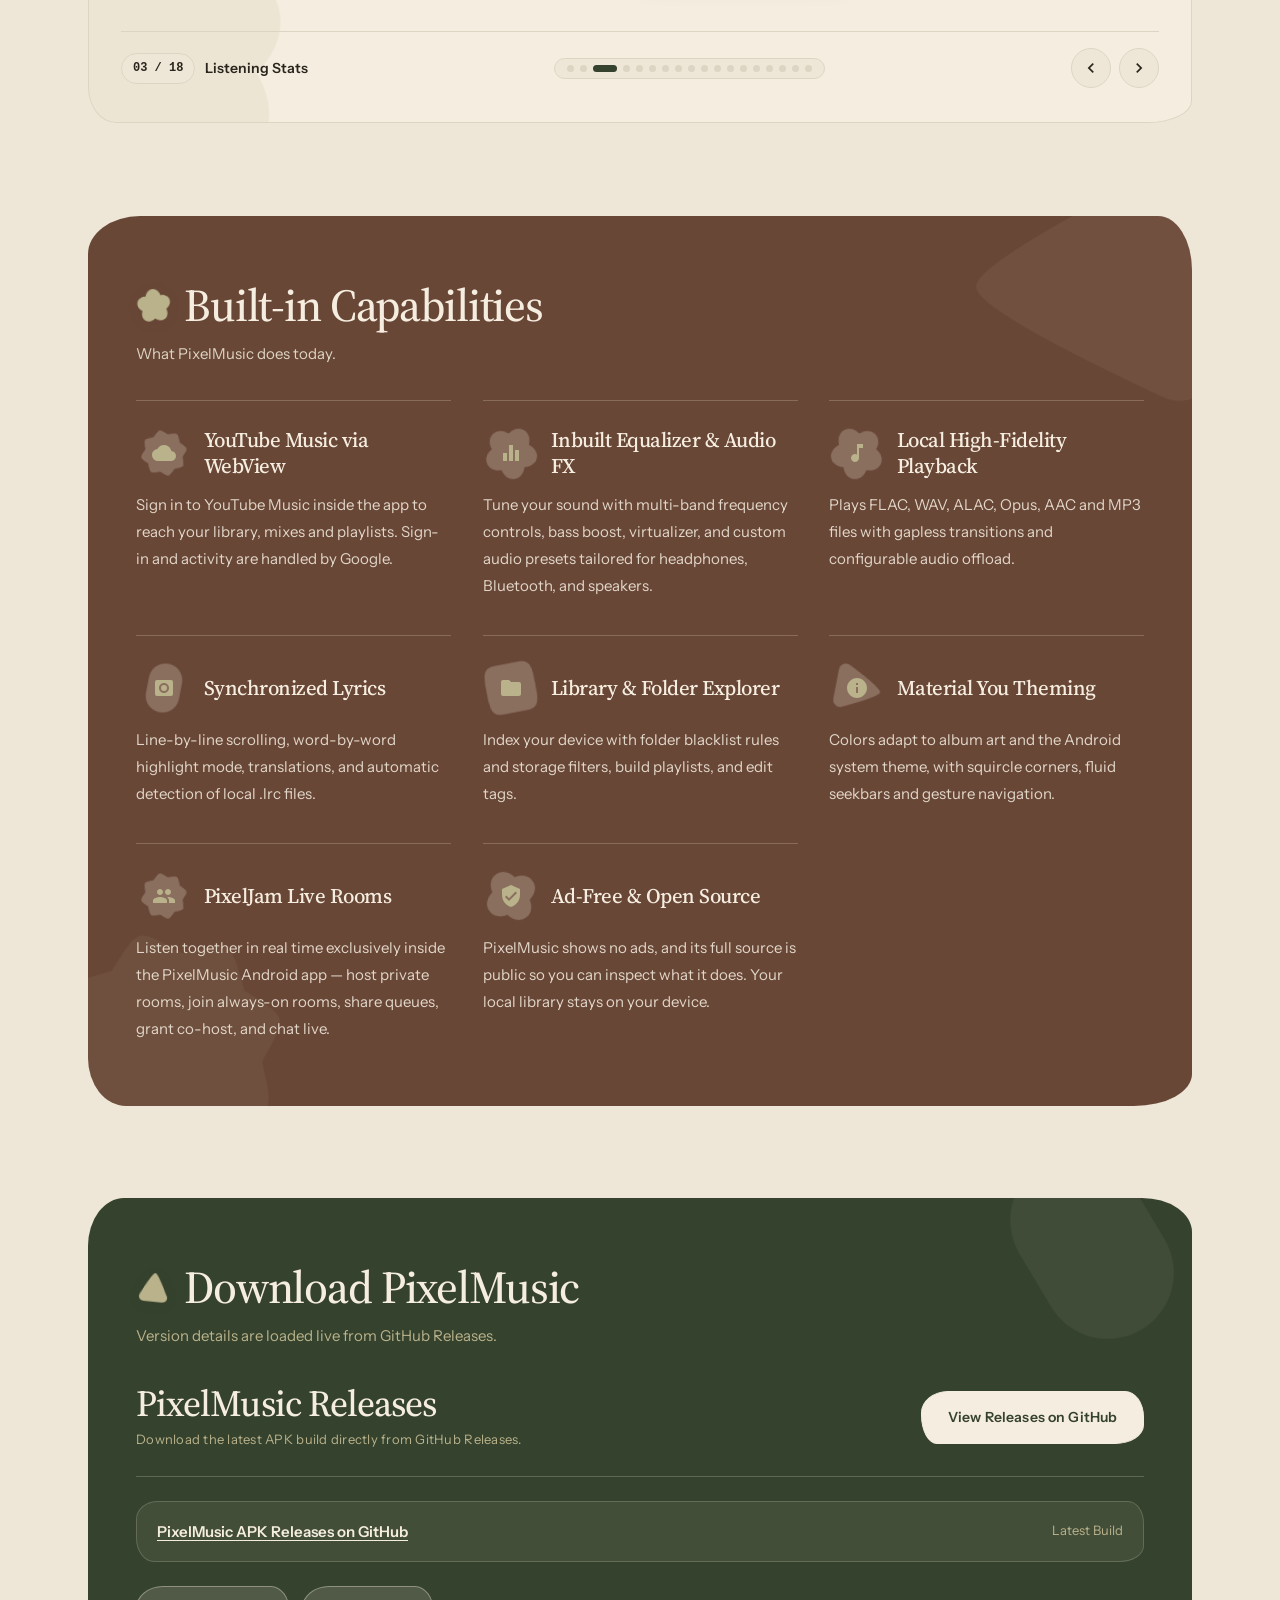
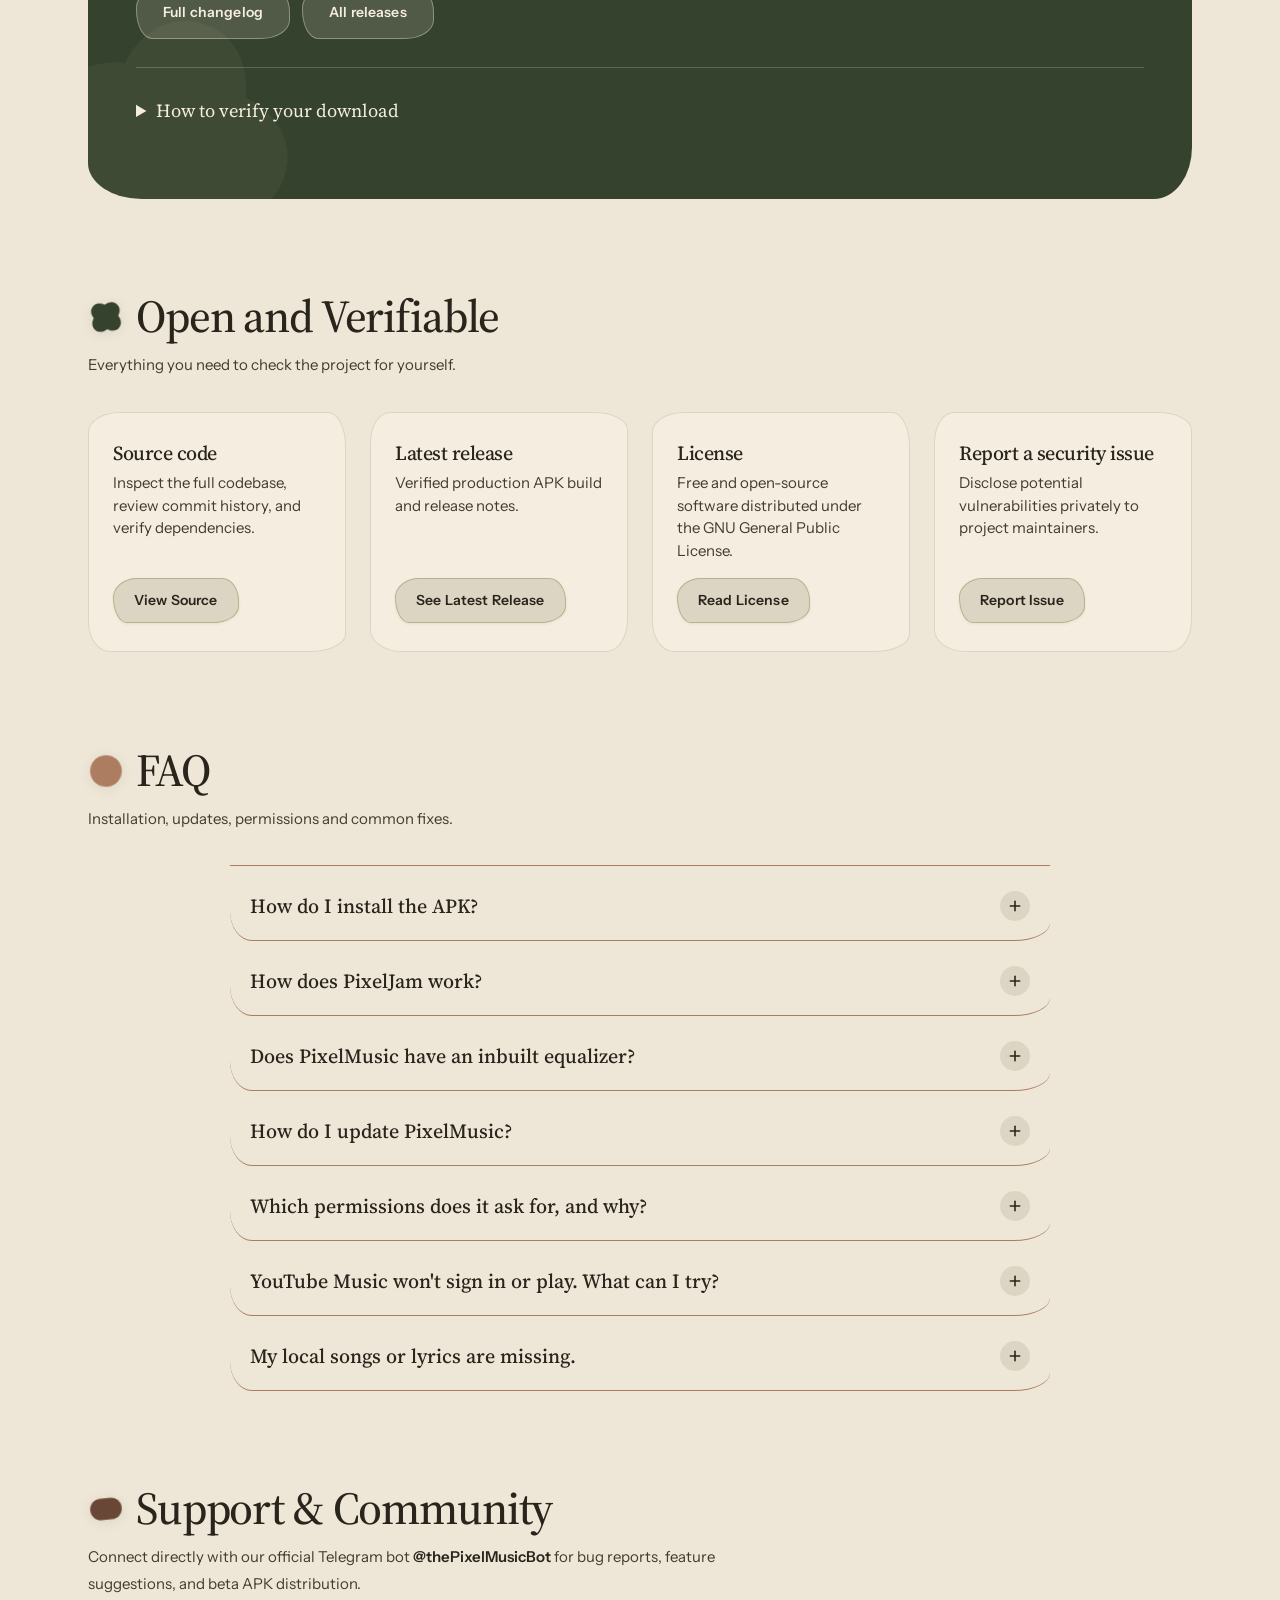
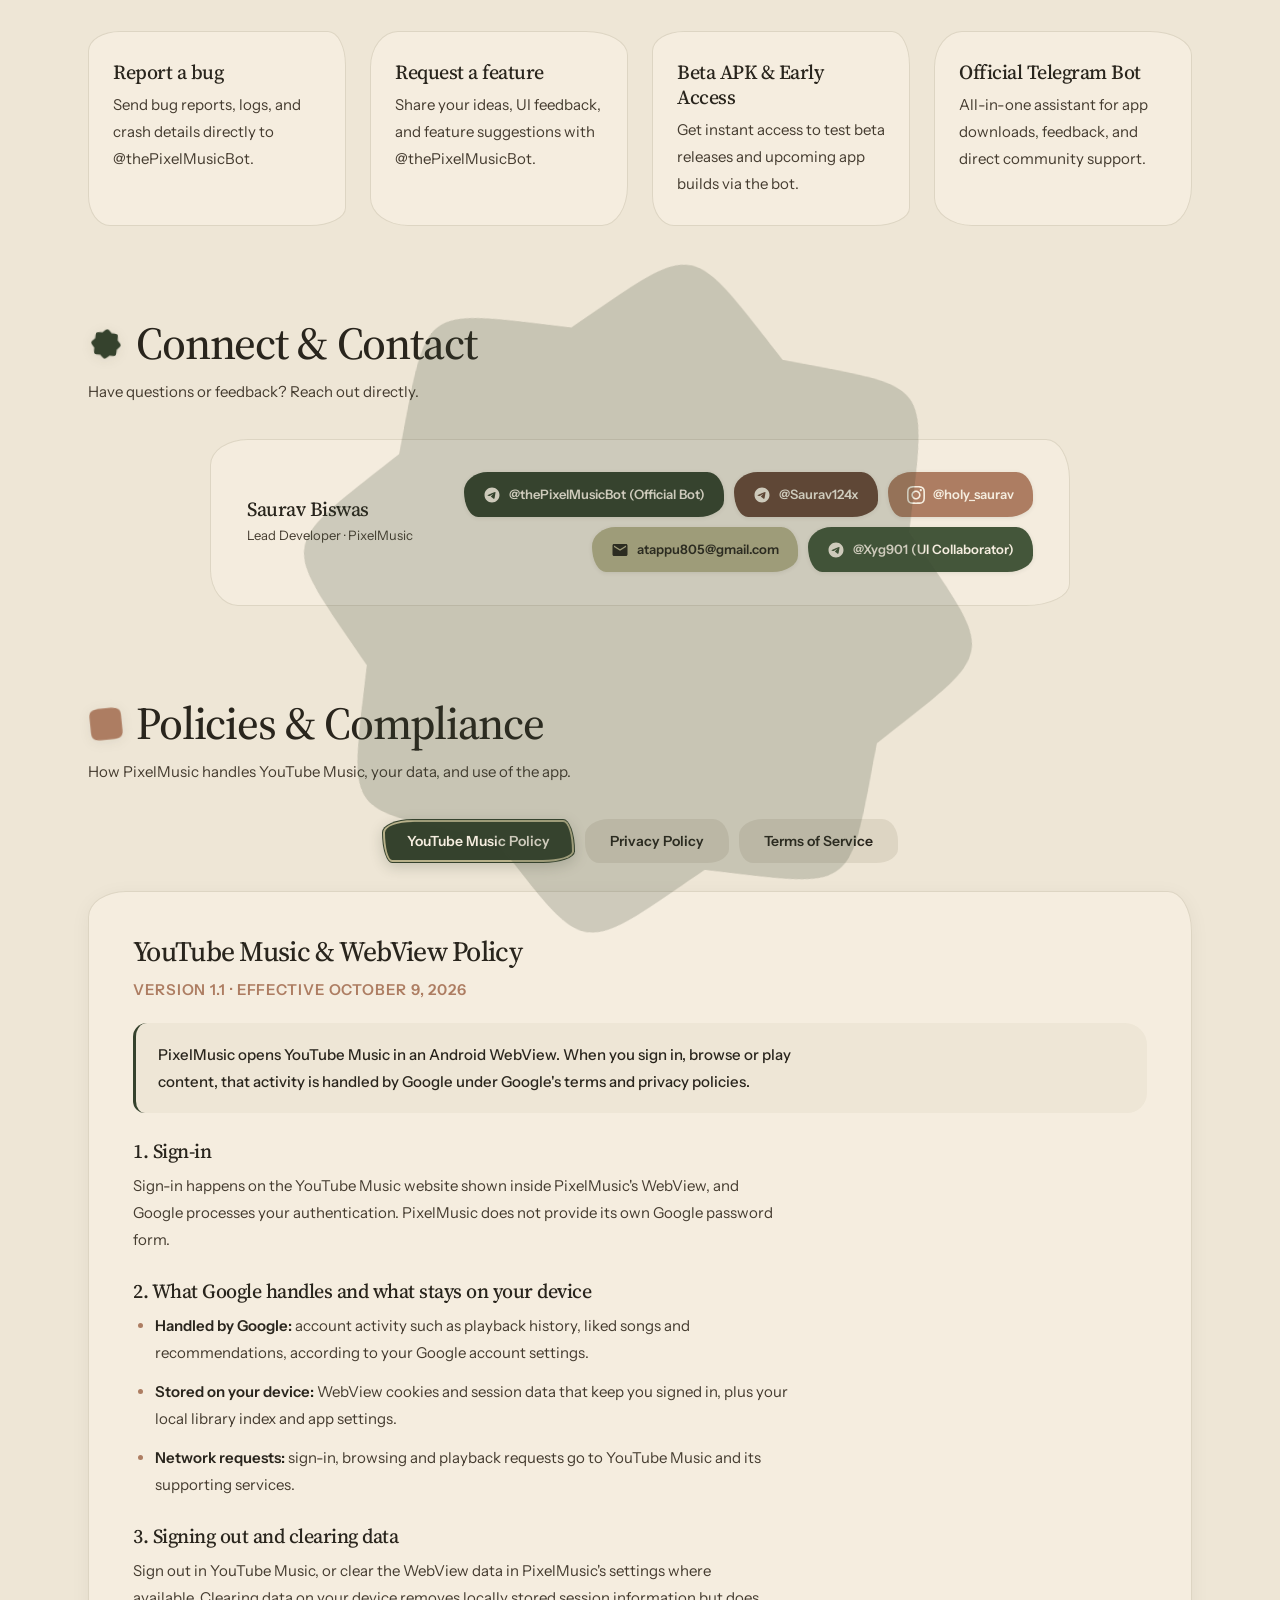
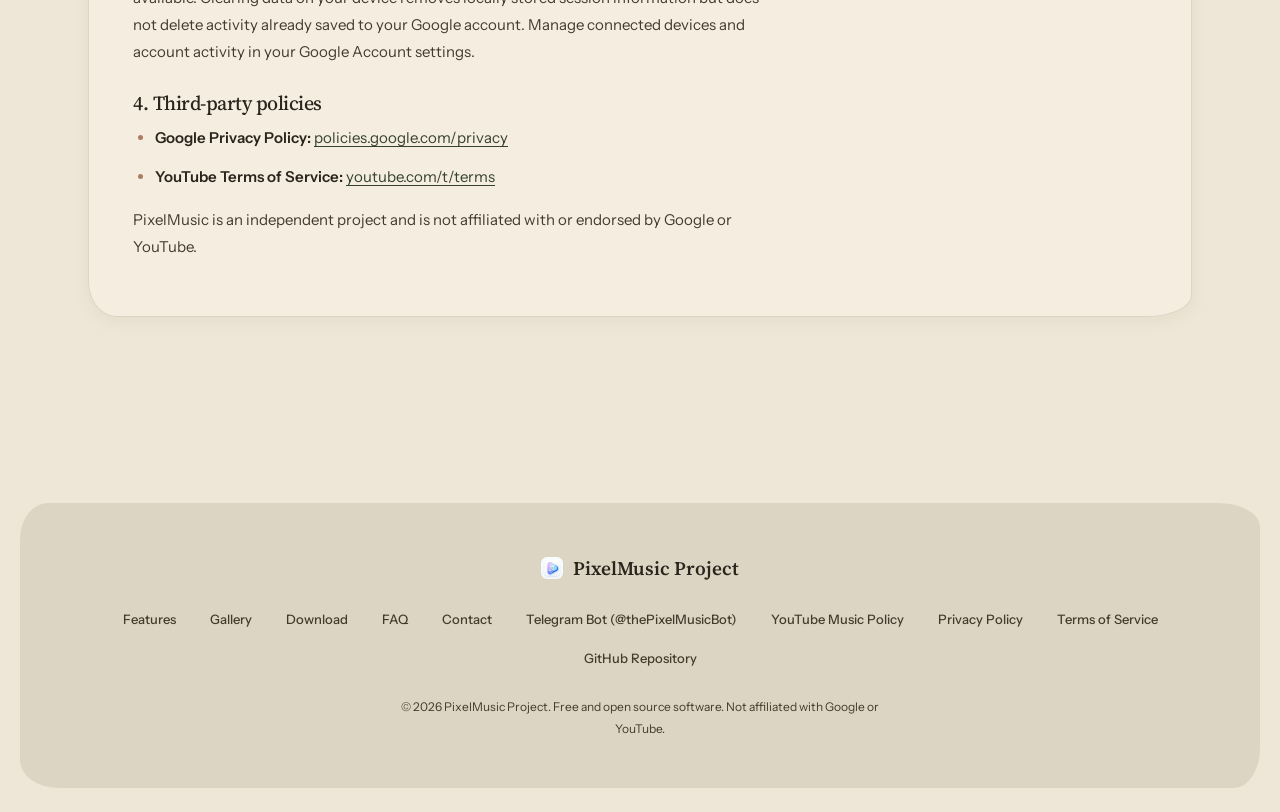
==== commit 475b7572: "Update PixelMusic website for PixelJam (app-only synced rooms)" ====
--- a/index.html
+++ b/index.html
@@ -214,13 +214,13 @@
                         <img src="./IMG_20261009_231558.jpg" alt="Listening statistics, daily rhythm timeline and play counts" width="1080" height="2400" loading="lazy" onerror="this.closest('.m3-carousel-item').style.display='none'">
                         <div class="device-caption">Listening Stats</div>
                     </div>
-                    <div class="m3-carousel-item" data-category="listening" data-index="3" data-title="Listen Together">
-                        <img src="./IMG_20261002_115857.jpg" alt="Listen Together screen to host or join shared sessions" width="1080" height="2400" loading="lazy" onerror="this.closest('.m3-carousel-item').style.display='none'">
-                        <div class="device-caption">Listen Together</div>
-                    </div>
-                    <div class="m3-carousel-item" data-category="listening" data-index="4" data-title="Live Room &amp; Reactions">
-                        <img src="./IMG_20261002_120012.jpg" alt="Live synchronized room with real-time reactions and song requests" width="1080" height="2400" loading="lazy" onerror="this.closest('.m3-carousel-item').style.display='none'">
-                        <div class="device-caption">Live Room &amp; Reactions</div>
+                    <div class="m3-carousel-item" data-category="listening" data-index="3" data-title="PixelJam Lobby">
+                        <img src="./IMG_20261002_115857.jpg" alt="PixelJam lobby to host or join synchronized rooms in the PixelMusic app" width="1080" height="2400" loading="lazy" onerror="this.closest('.m3-carousel-item').style.display='none'">
+                        <div class="device-caption">PixelJam Lobby</div>
+                    </div>
+                    <div class="m3-carousel-item" data-category="listening" data-index="4" data-title="PixelJam Live Room">
+                        <img src="./IMG_20261002_120012.jpg" alt="PixelJam live room with synchronized playback, shared queue, and real-time chat" width="1080" height="2400" loading="lazy" onerror="this.closest('.m3-carousel-item').style.display='none'">
+                        <div class="device-caption">PixelJam Live Room</div>
                     </div>
                     <div class="m3-carousel-item" data-category="library" data-index="5" data-title="Home &amp; Quick Picks">
                         <img src="./IMG_20261002_115754.jpg" alt="Home screen with quick picks and search" width="1080" height="2400" loading="lazy" onerror="this.closest('.m3-carousel-item').style.display='none'">
@@ -379,6 +379,17 @@
                         <h3>Material You Theming</h3>
                     </div>
                     <p>Colors adapt to album art and the Android system theme, with squircle corners, fluid seekbars and gesture navigation.</p>
+                </div>
+
+                <div class="feature-card">
+                    <div class="feature-head">
+                        <span class="feature-shape-badge shape-bg-cookie" aria-hidden="true">
+                            <svg class="m3-shape-svg" viewBox="0 0 100 100" fill="none" xmlns="http://www.w3.org/2000/svg" aria-hidden="true"><path d="M 81.4 37.0 C 94.3 50.8 94.3 49.2 81.4 63.0 C 80.7 81.9 81.9 80.7 63.0 81.4 C 49.2 94.3 50.8 94.3 37.0 81.4 C 18.1 80.7 19.3 81.9 18.6 63.0 C 5.7 49.2 5.7 50.8 18.6 37.0 C 19.3 18.1 18.1 19.3 37.0 18.6 C 50.8 5.7 49.2 5.7 63.0 18.6 C 81.9 19.3 80.7 18.1 81.4 37.0 Z" fill="currentColor"/></svg>
+                            <svg class="feature-glyph" viewBox="0 0 24 24" fill="currentColor"><path d="M16 11c1.66 0 2.99-1.34 2.99-3S17.66 5 16 5c-1.66 0-3 1.34-3 3s1.34 3 3 3zm-8 0c1.66 0 2.99-1.34 2.99-3S9.66 5 8 5C6.34 5 5 6.34 5 8s1.34 3 3 3zm0 2c-2.33 0-7 1.17-7 3.5V19h14v-2.5c0-2.33-4.67-3.5-7-3.5zm8 0c-.29 0-.62.02-.97.05 1.16.84 1.97 1.97 1.97 3.45V19h6v-2.5c0-2.33-4.67-3.5-7-3.5z"/></svg>
+                        </span>
+                        <h3>PixelJam Live Rooms</h3>
+                    </div>
+                    <p>Listen together in real time exclusively inside the PixelMusic Android app — host private rooms, join always-on rooms, share queues, grant co-host, and chat live.</p>
                 </div>
 
                 <div class="feature-card">
@@ -503,6 +514,15 @@
                             <li>Open it on your phone and allow installs from your browser or file manager when Android asks.</li>
                             <li>Tap Install, then turn that permission back off if you like.</li>
                         </ol>
+                    </div>
+                </details>
+                <details>
+                    <summary>
+                        <span>How does PixelJam work?</span>
+                        <span class="faq-icon" aria-hidden="true"><svg viewBox="0 0 24 24" fill="none" stroke="currentColor" stroke-width="2.4" stroke-linecap="round"><line x1="12" y1="5" x2="12" y2="19"/><line x1="5" y1="12" x2="19" y2="12"/></svg></span>
+                    </summary>
+                    <div class="faq-content">
+                        <p>PixelJam lets you host or join synchronized listening rooms directly inside the PixelMusic Android app using a 6-character room code or invite link. Choose Host Only or Collaborative mode, share your up-next queue, suggest songs, and chat in real time — no account or browser player required.</p>
                     </div>
                 </details>
                 <details>
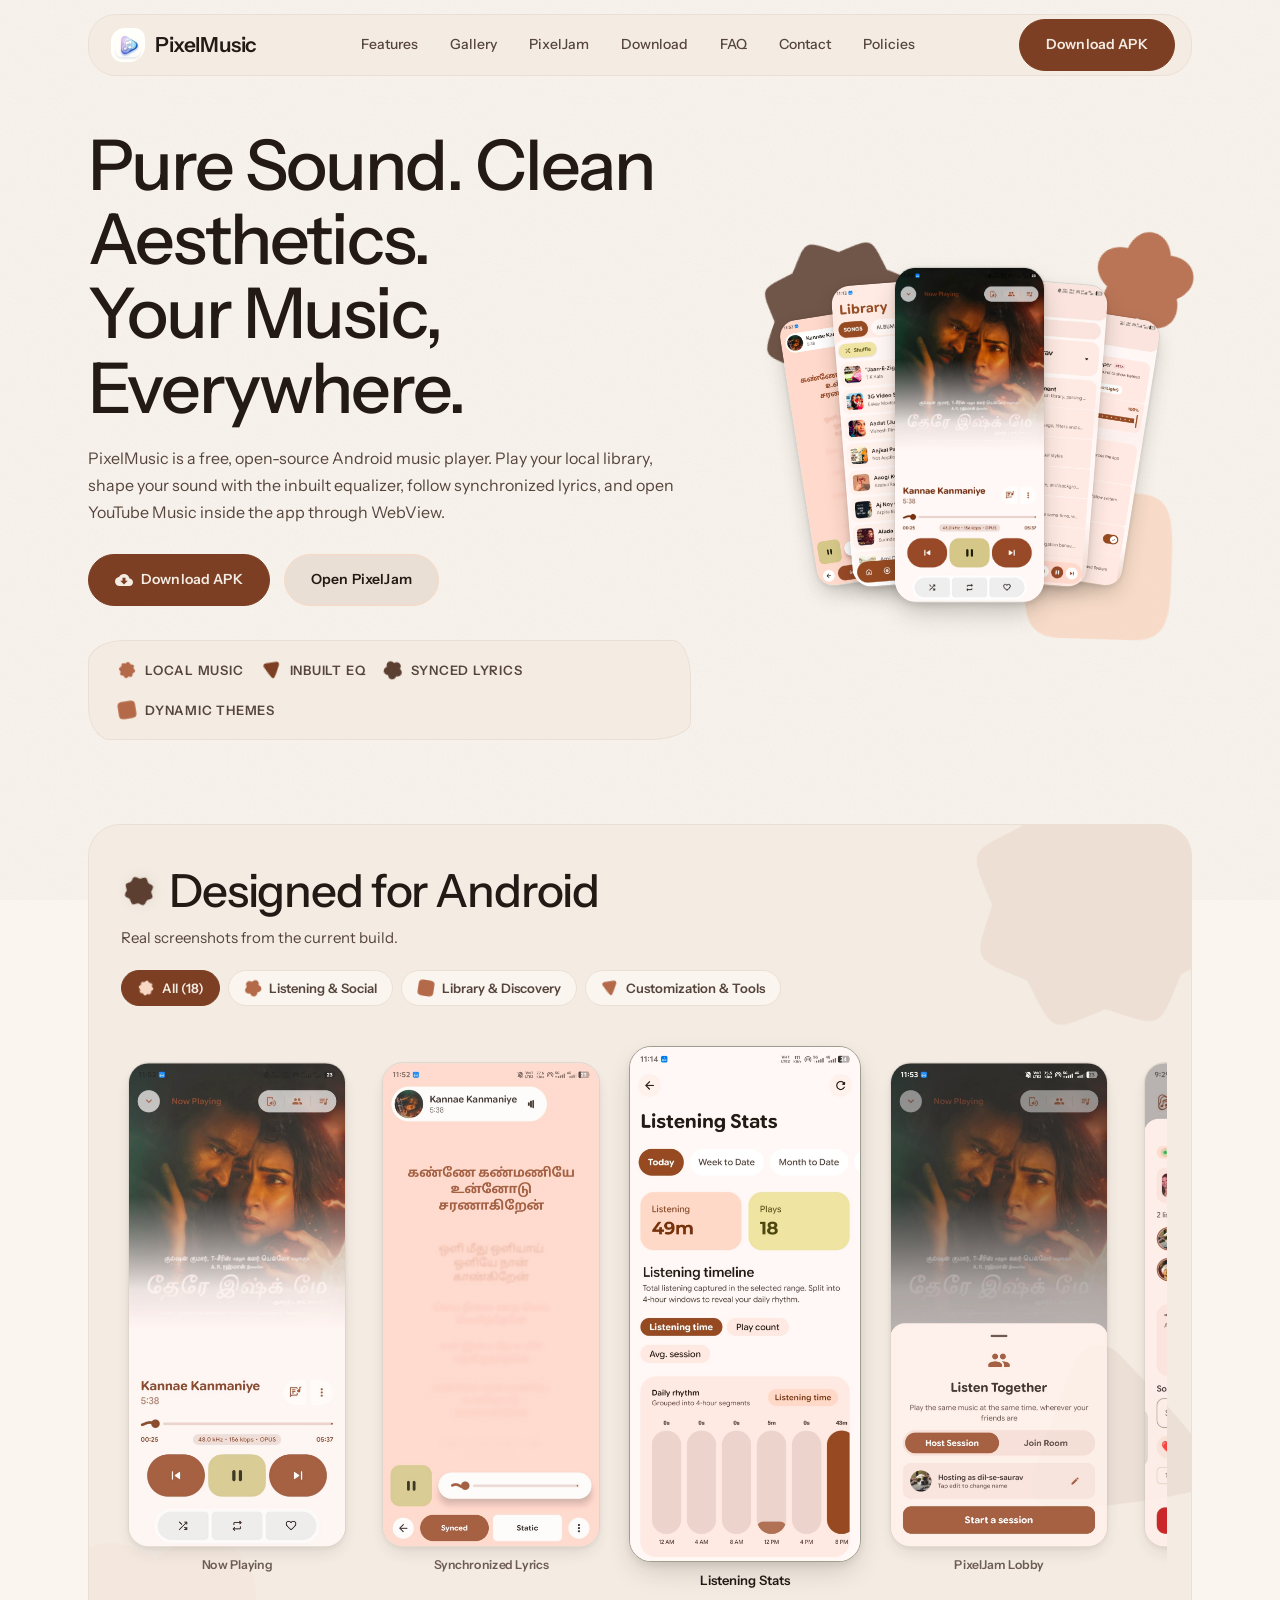
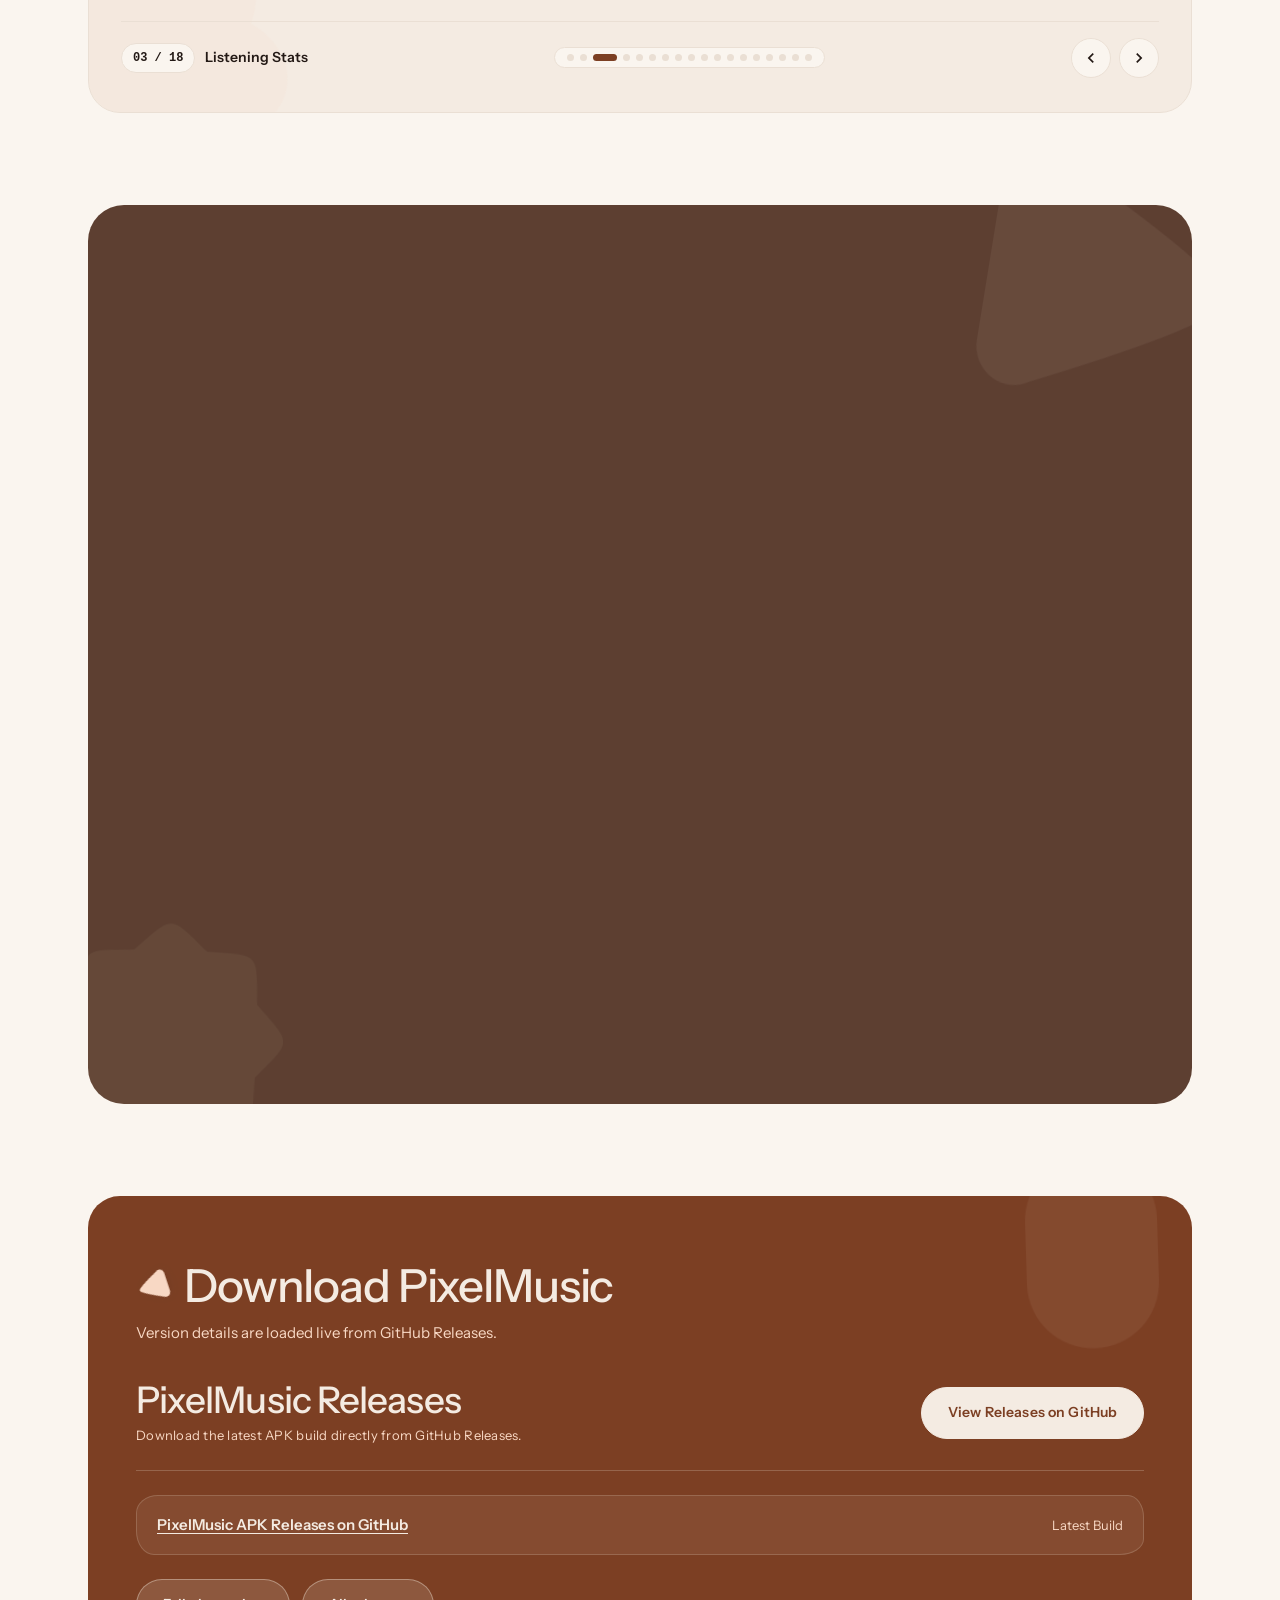
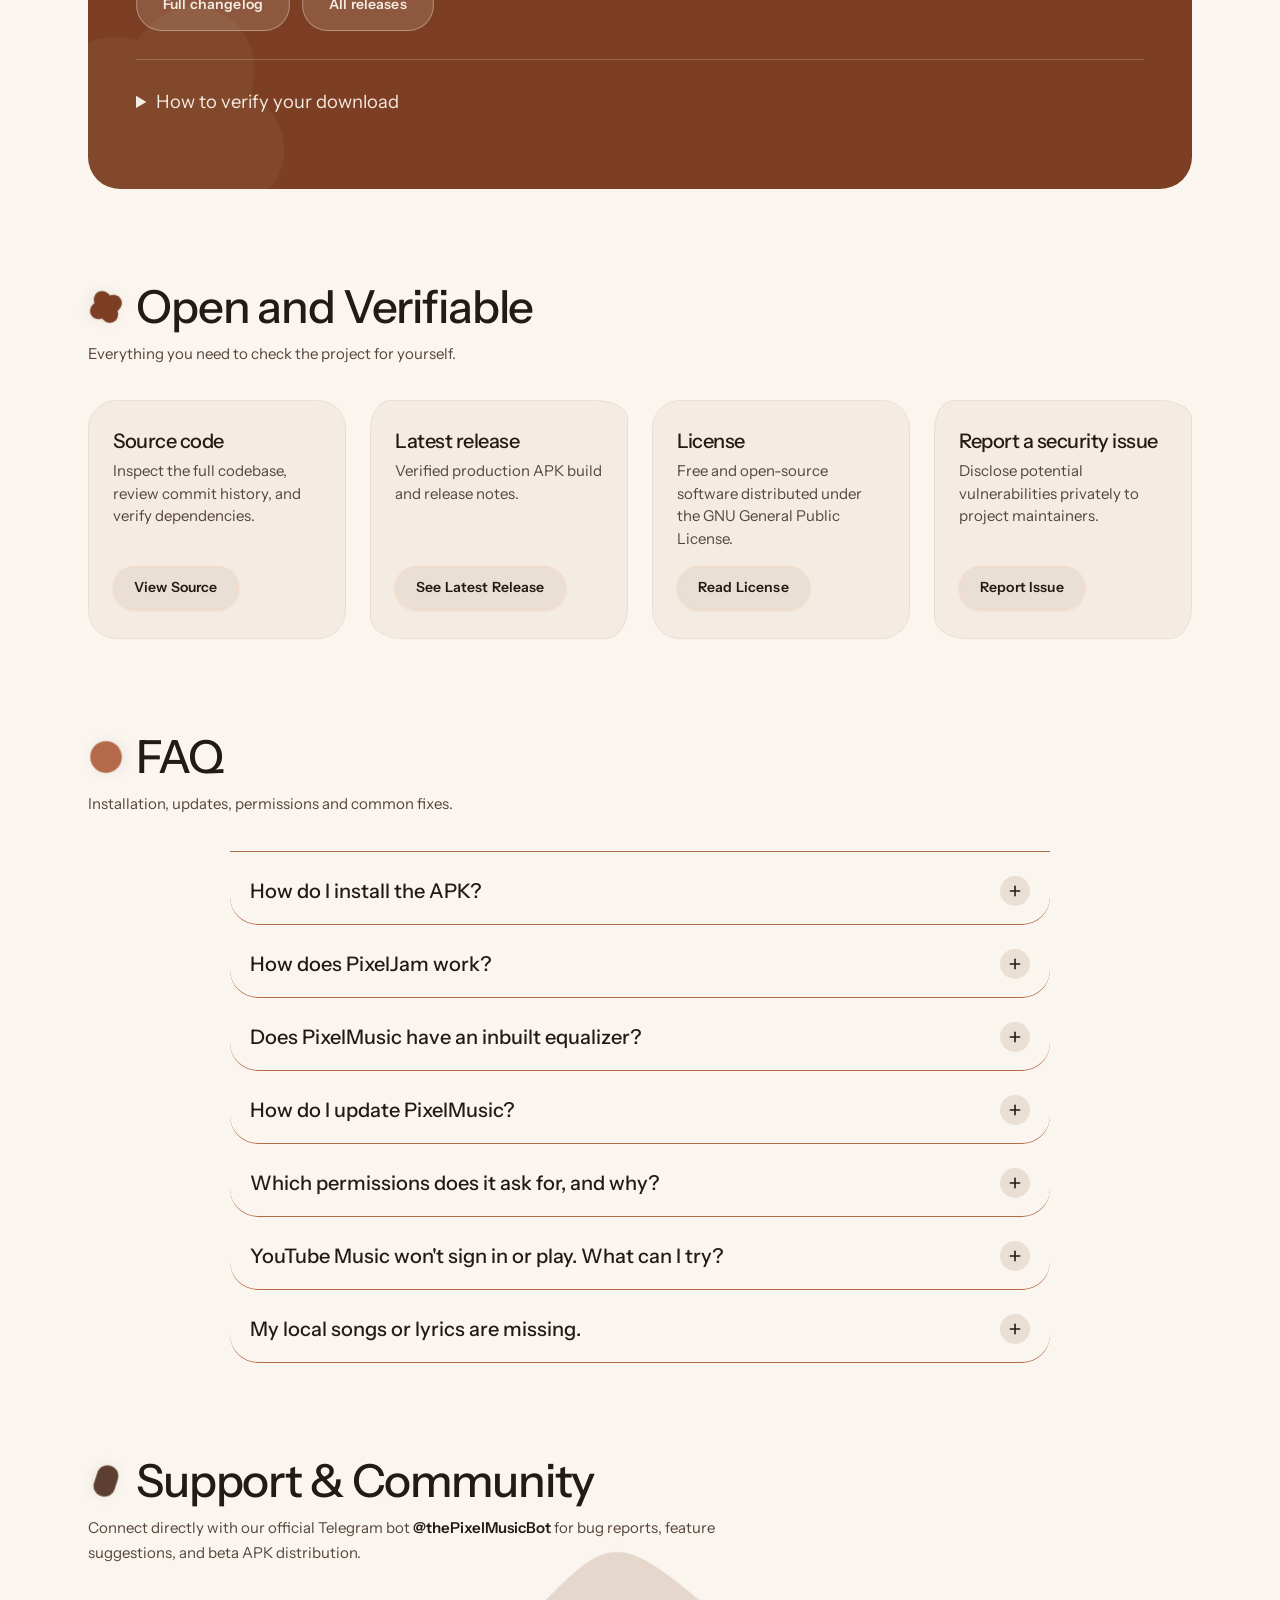
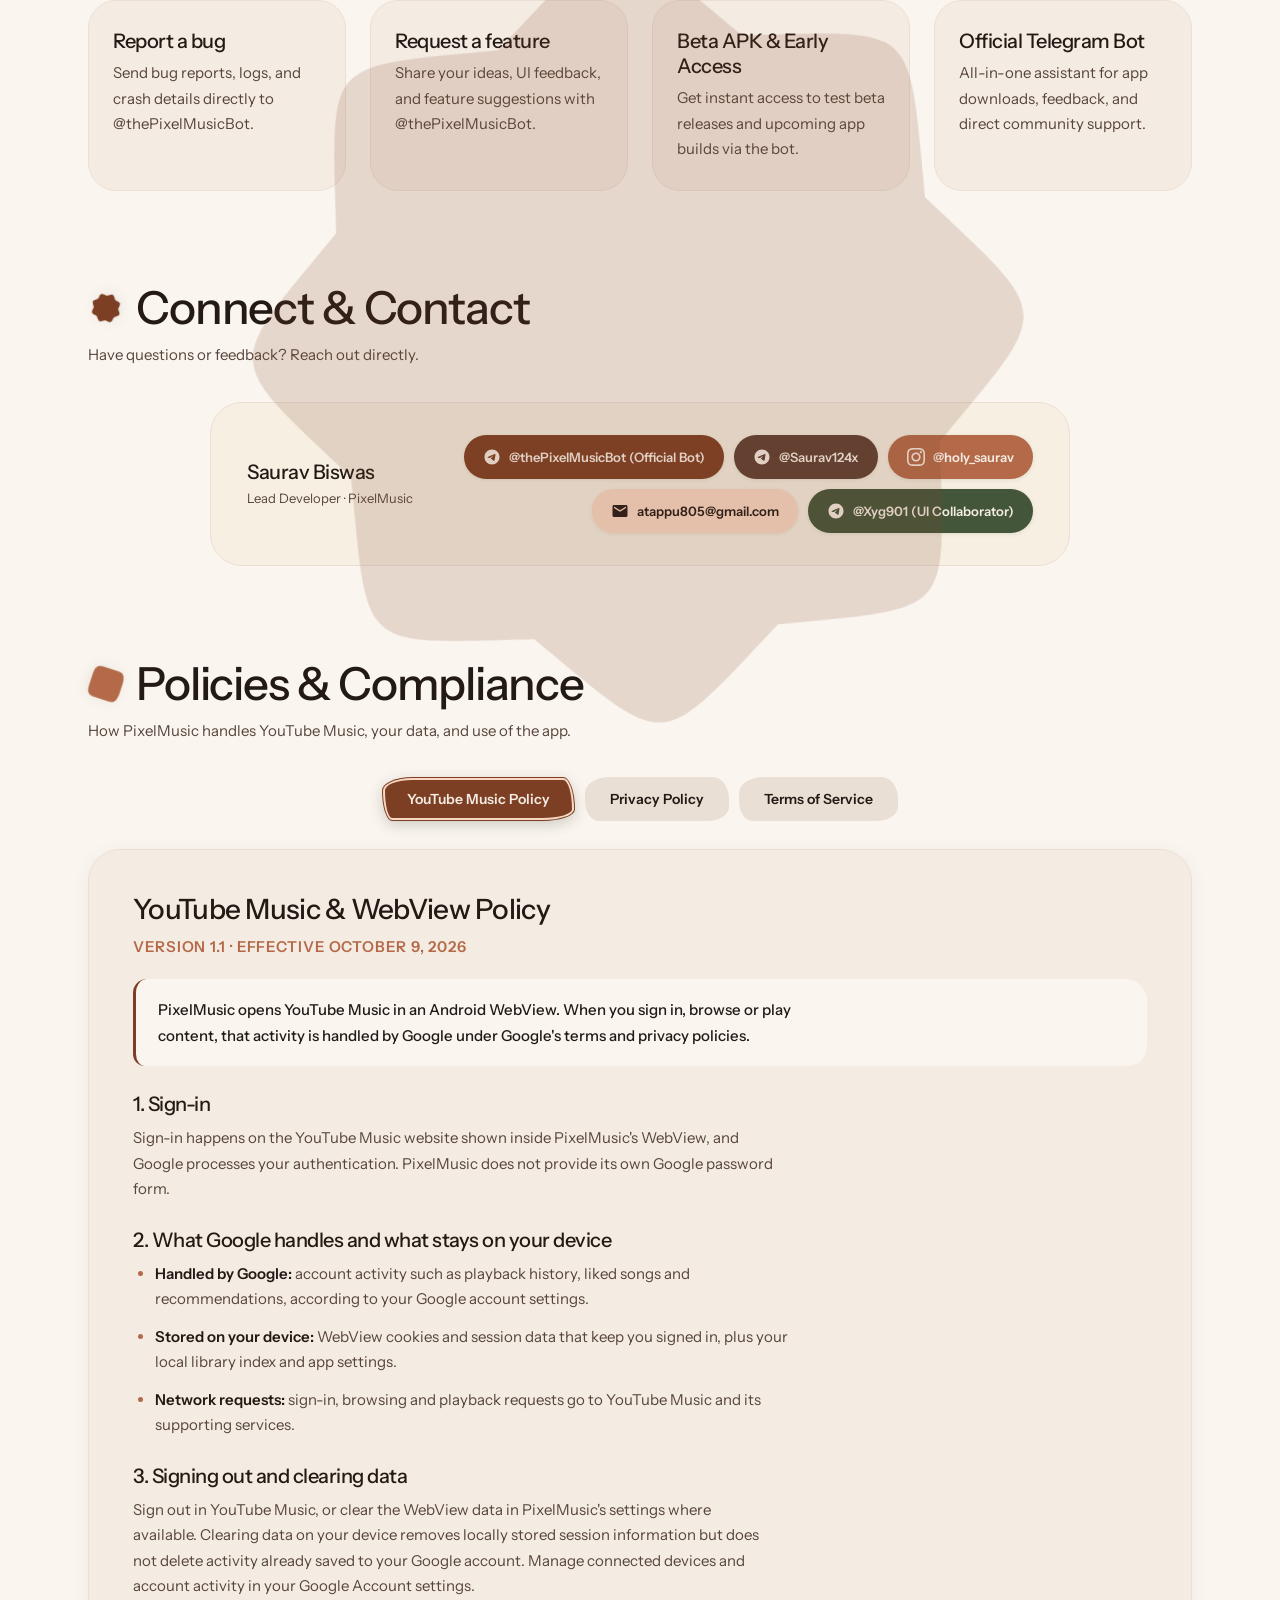
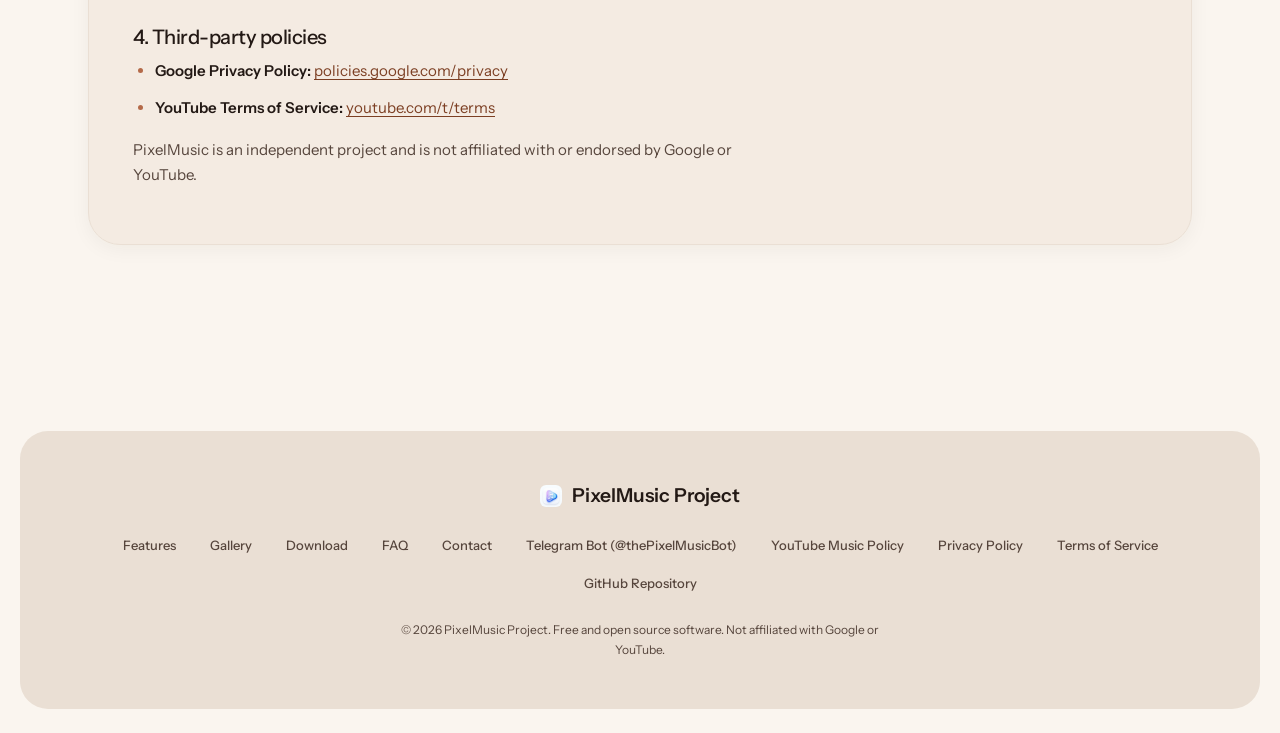
==== commit 450c20ac: "Upgrade website to Material You Expressive, slow shape rotations, and add PixelJam entry links" ====
--- a/index.html
+++ b/index.html
@@ -62,6 +62,7 @@
                 <ul class="nav-links">
                     <li><a href="#features">Features</a></li>
                     <li><a href="#showcase">Gallery</a></li>
+                    <li><a href="./jam">PixelJam</a></li>
                     <li><a href="#download">Download</a></li>
                     <li><a href="#faq">FAQ</a></li>
                     <li><a href="#contact">Contact</a></li>
@@ -89,6 +90,7 @@
     <div class="mobile-nav" id="mobileNav">
         <a href="#features">Features</a>
         <a href="#showcase">App Gallery</a>
+        <a href="./jam">PixelJam</a>
         <a href="#download">Download</a>
         <a href="#faq">FAQ</a>
         <a href="#support">Support</a>
@@ -110,7 +112,7 @@
                         <svg width="18" height="18" viewBox="0 0 24 24" fill="currentColor" aria-hidden="true"><path d="M19.35 10.04C18.67 6.59 15.64 4 12 4 9.11 4 6.6 5.64 5.35 8.04 2.34 8.36 0 10.91 0 14c0 3.31 2.69 6 6 6h13c2.76 0 5-2.24 5-5 0-2.64-2.05-4.78-4.65-4.96zM17 13l-5 5-5-5h3V9h4v4h3z"/></svg>
                         Download APK
                     </a>
-                    <a href="#features" class="btn btn-secondary">Explore Features</a>
+                    <a href="./jam" class="btn btn-secondary">Open PixelJam</a>
                 </div>
                 <ul class="chip-row" aria-label="Highlights">
                     <li>
@@ -389,7 +391,7 @@
                         </span>
                         <h3>PixelJam Live Rooms</h3>
                     </div>
-                    <p>Listen together in real time exclusively inside the PixelMusic Android app — host private rooms, join always-on rooms, share queues, grant co-host, and chat live.</p>
+                    <p>Listen together in real time exclusively inside the PixelMusic Android app — host private rooms, join 24/7 radio stations, share queues, grant co-host, and chat live. <a href="./jam" style="color:var(--dp-color-primary);font-weight:700;text-decoration:underline;text-underline-offset:3px;">Open PixelJam →</a></p>
                 </div>
 
                 <div class="feature-card">
--- a/style.css
+++ b/style.css
@@ -1,42 +1,42 @@
 /* ==========================================================
-   PixelMusic — Organic Design System
-   Shared worktable of sand-colored paper, irregular shapes,
-   dark brown type, moss, and fired clay.
+   PixelMusic — Material You Expressive Design System
+   Warm tonal surfaces, expressive pill & squircle geometry,
+   fluid spring motion, and tactile contrast.
    ========================================================== */
 
 :root {
-    /* Authoritative Organic Tokens */
-    --dp-color-ground: #eee6d6;
-    --dp-color-surface: #f5eddf;
-    --dp-color-ink: #29251d;
-    --dp-color-primary: #35422d;
-    --dp-color-field: #694737;
-    --dp-color-art-accent: #ad7d62;
-    --dp-color-surface-muted: #ddd5c3;
-    --dp-color-highlight: #b9b28b;
-    --dp-color-ink-muted: #443b2f;
-
-    --dp-typography-display: "Organic Source Serif", "Source Serif 4", Georgia, serif;
-    --dp-typography-reading: "Organic Instrument Sans", "Instrument Sans", -apple-system, BlinkMacSystemFont, sans-serif;
+    /* Material You Expressive Warm Tonal Tokens */
+    --dp-color-ground: #faf5ef;
+    --dp-color-surface: #f4ebe2;
+    --dp-color-ink: #231915;
+    --dp-color-primary: #7c3f23;
+    --dp-color-field: #5d3f31;
+    --dp-color-art-accent: #b46a49;
+    --dp-color-surface-muted: #eadfd4;
+    --dp-color-highlight: #f8d8c4;
+    --dp-color-ink-muted: #56453c;
+
+    --dp-typography-display: "Instrument Sans", -apple-system, BlinkMacSystemFont, sans-serif;
+    --dp-typography-reading: "Instrument Sans", -apple-system, BlinkMacSystemFont, sans-serif;
 
     --dp-typography-body: 16px;
     --dp-typography-reading-small: 15px;
     --dp-typography-control: 14px;
     --dp-typography-caption: 13px;
     --dp-typography-metadata: 12px;
-    --dp-typography-reading-leading: 1.8;
+    --dp-typography-reading-leading: 1.7;
 
     --dp-spacing-content-gap: 24px;
-    --dp-radius-control: 27px 19px 29px 16px / 22px 26px 19px 29px;
+    --dp-radius-control: 999px;
     --dp-border-hairline: 1px;
-    --dp-motion-interaction: 240ms ease;
-
-    /* Organic sheet & field radii (distinct per surface) */
-    --radius-sheet-a: 38px 24px 44px 28px / 26px 40px 22px 36px;
-    --radius-sheet-b: 28px 42px 26px 38px / 36px 24px 40px 28px;
-    --radius-field-clay: 52px 34px 58px 38px / 38px 54px 32px 48px;
-    --radius-field-moss: 36px 50px 38px 54px / 48px 34px 52px 36px;
-    --radius-tray: 32px 18px 36px 22px / 20px 34px 18px 30px;
+    --dp-motion-interaction: 280ms cubic-bezier(0.2, 0.9, 0.25, 1.12);
+
+    /* Material You Expressive symmetrical sheet & container radii */
+    --radius-sheet-a: 32px;
+    --radius-sheet-b: 28px;
+    --radius-field-clay: 36px;
+    --radius-field-moss: 32px;
+    --radius-tray: 28px;
 }
 
 /* Base Reset */
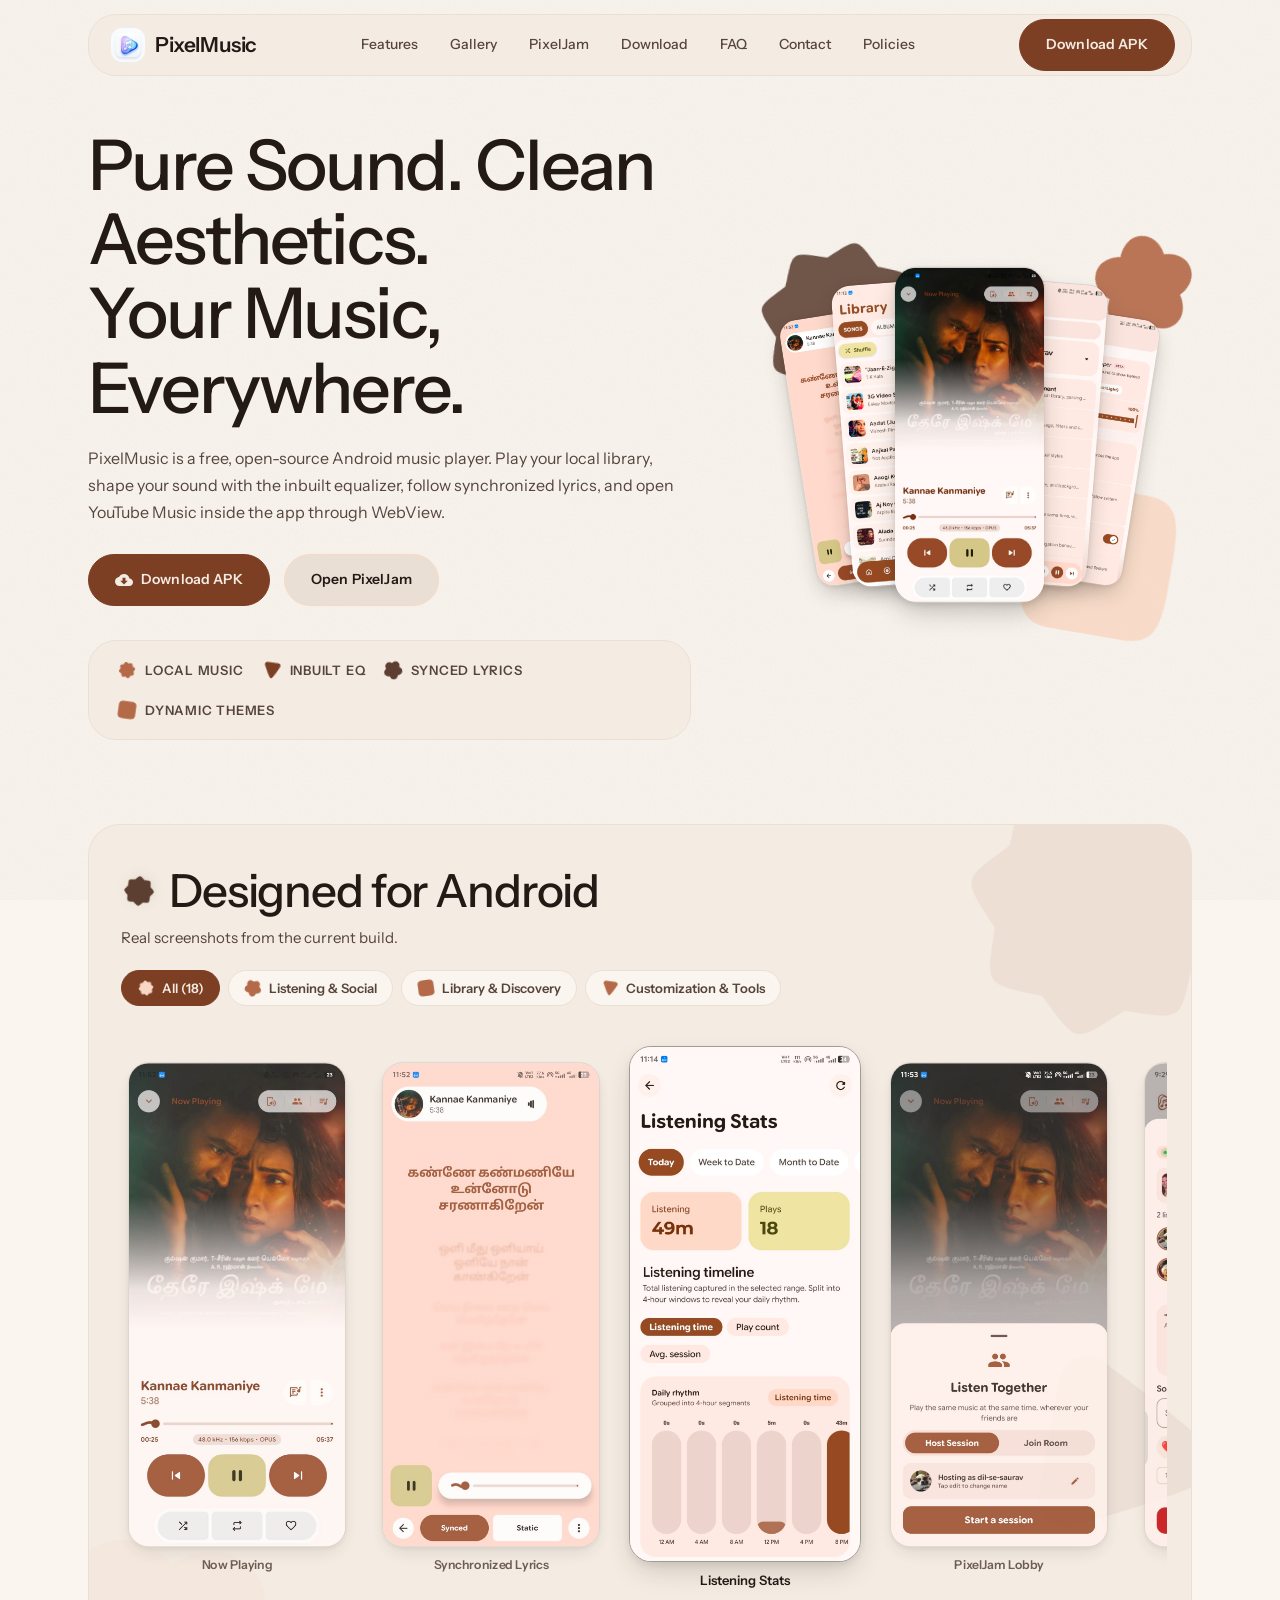
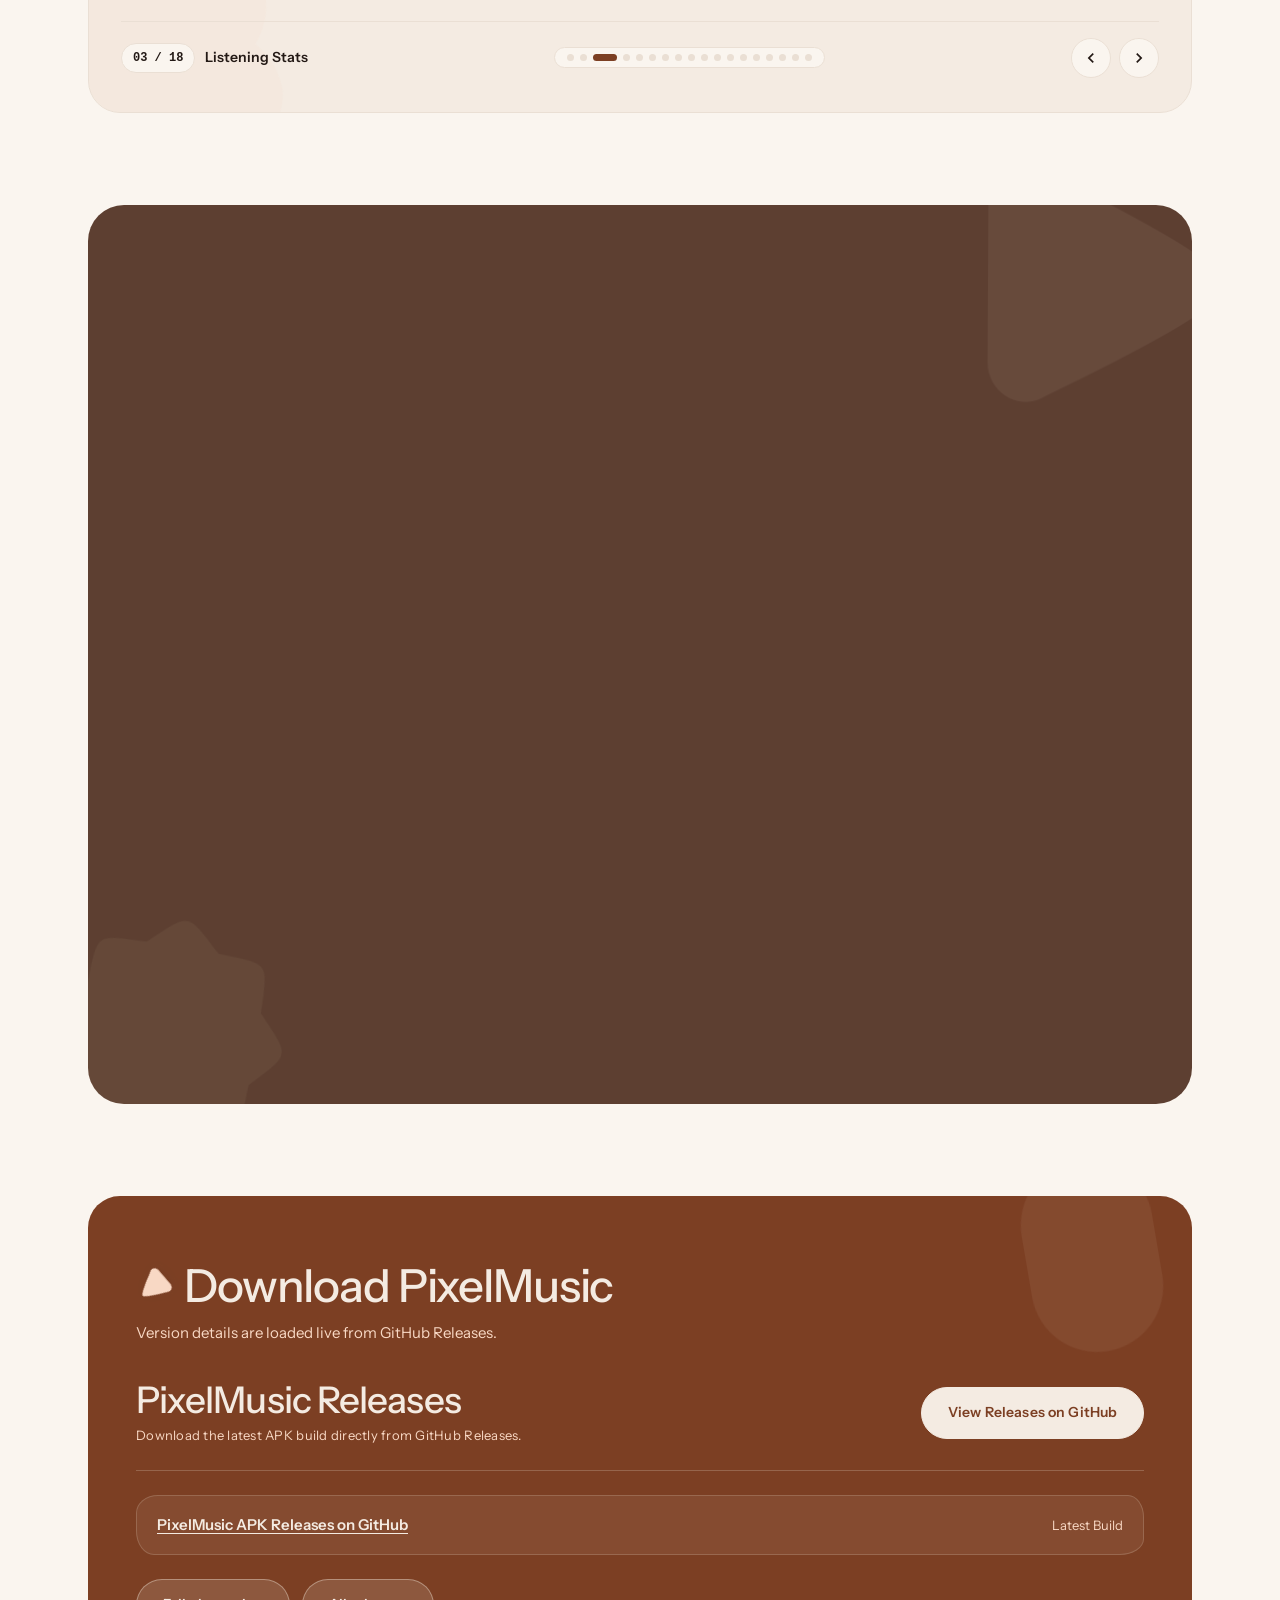
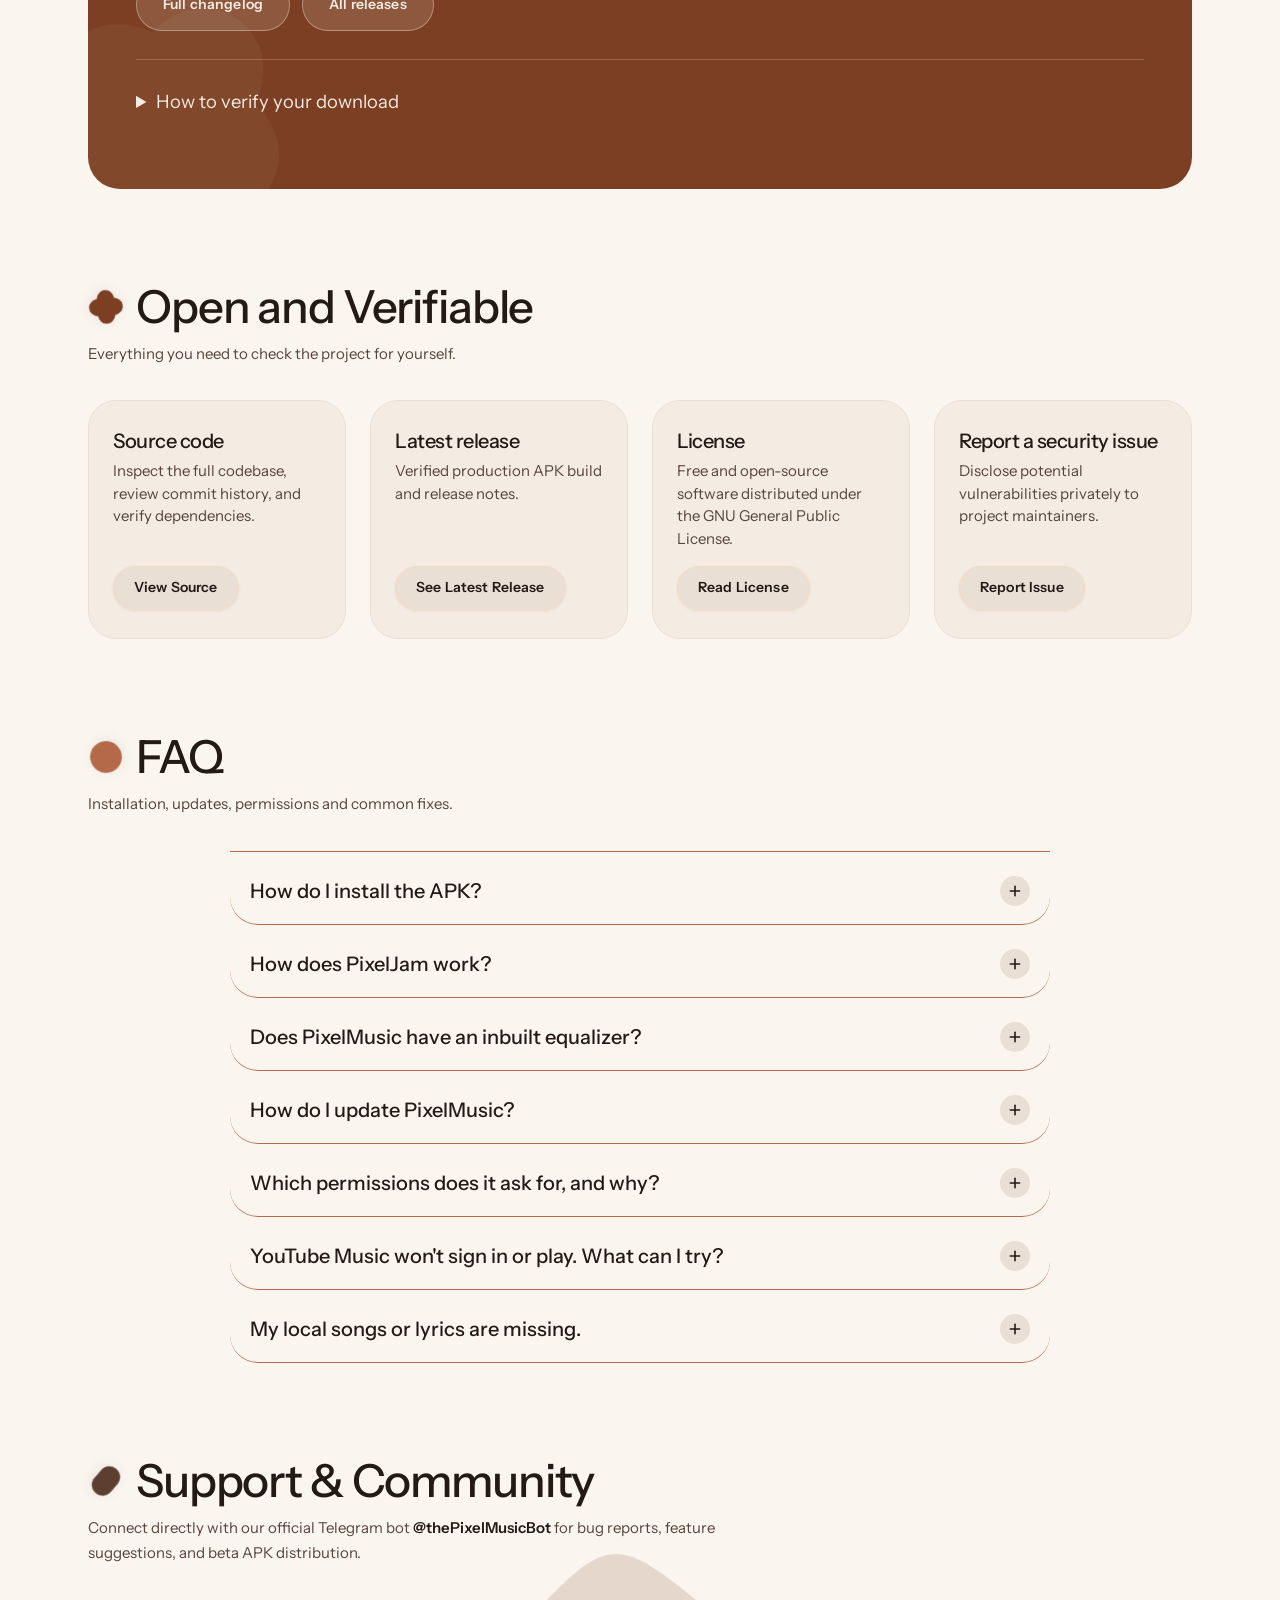
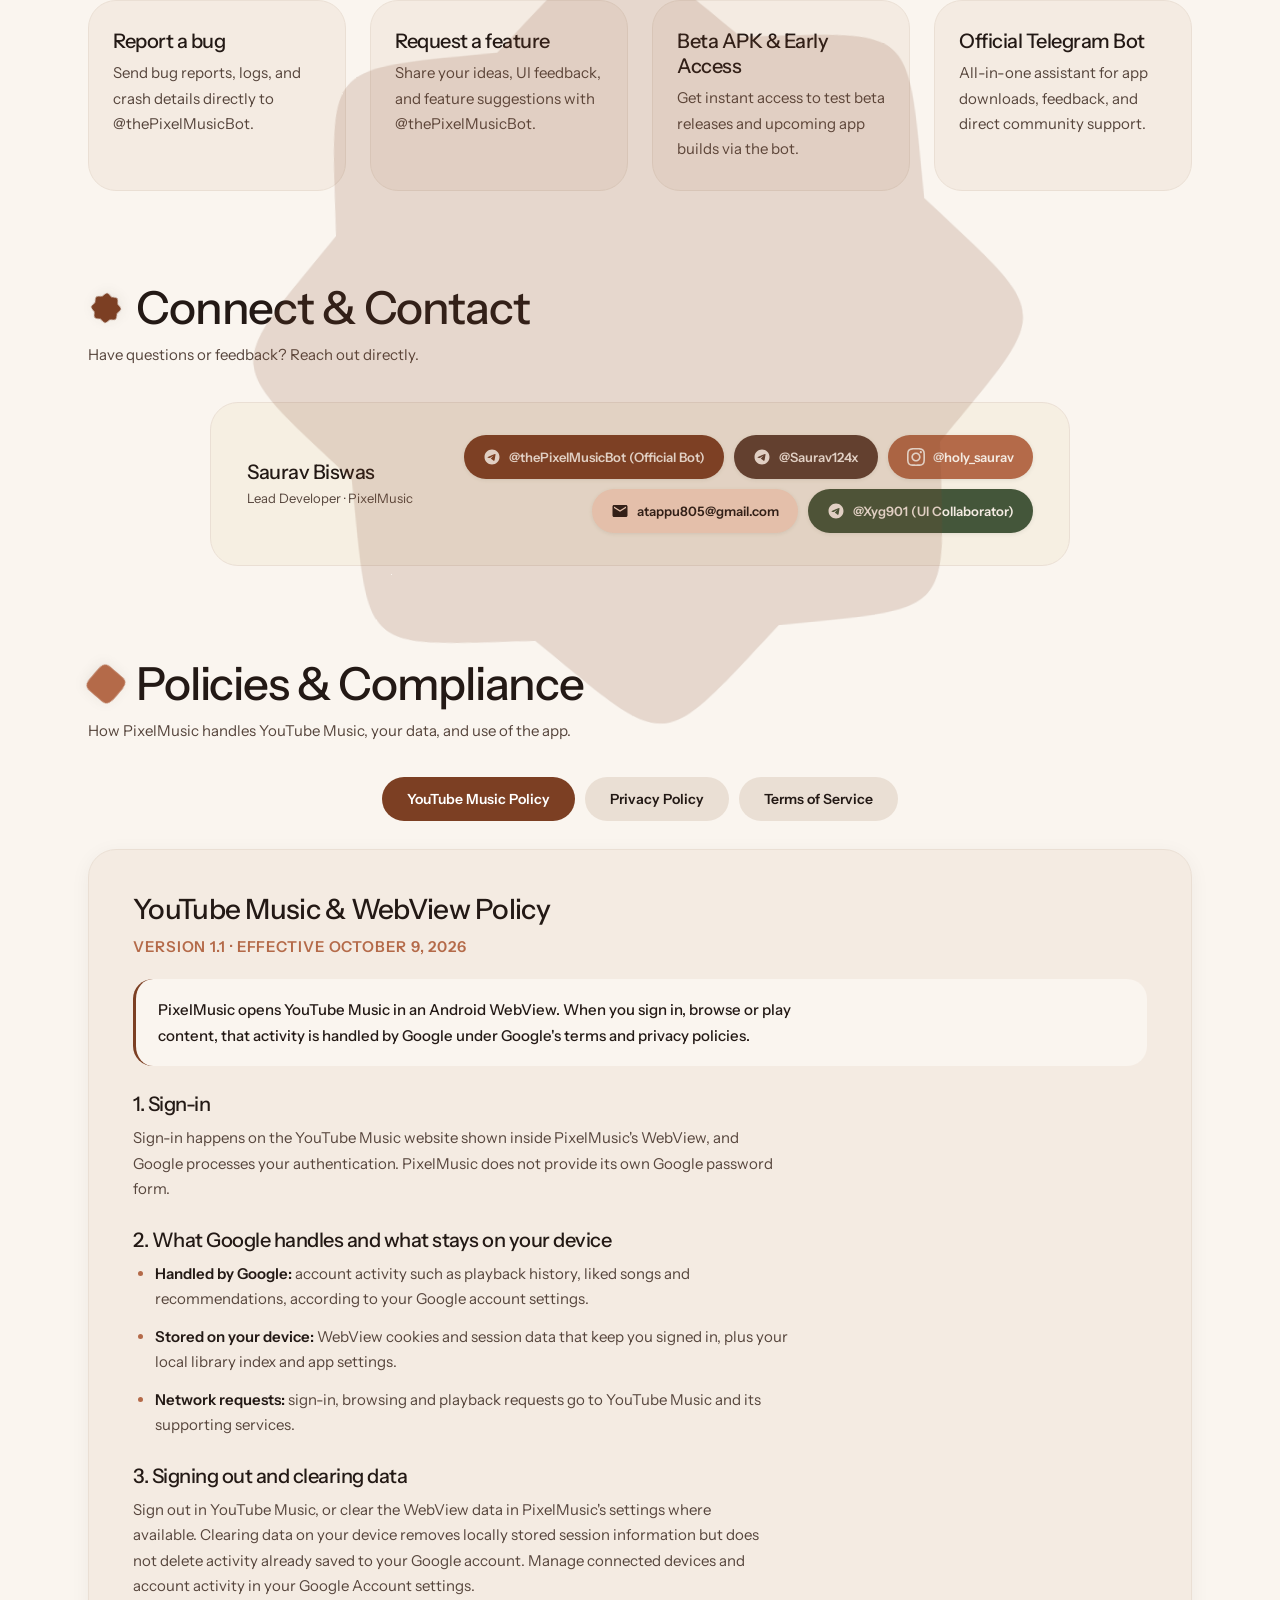
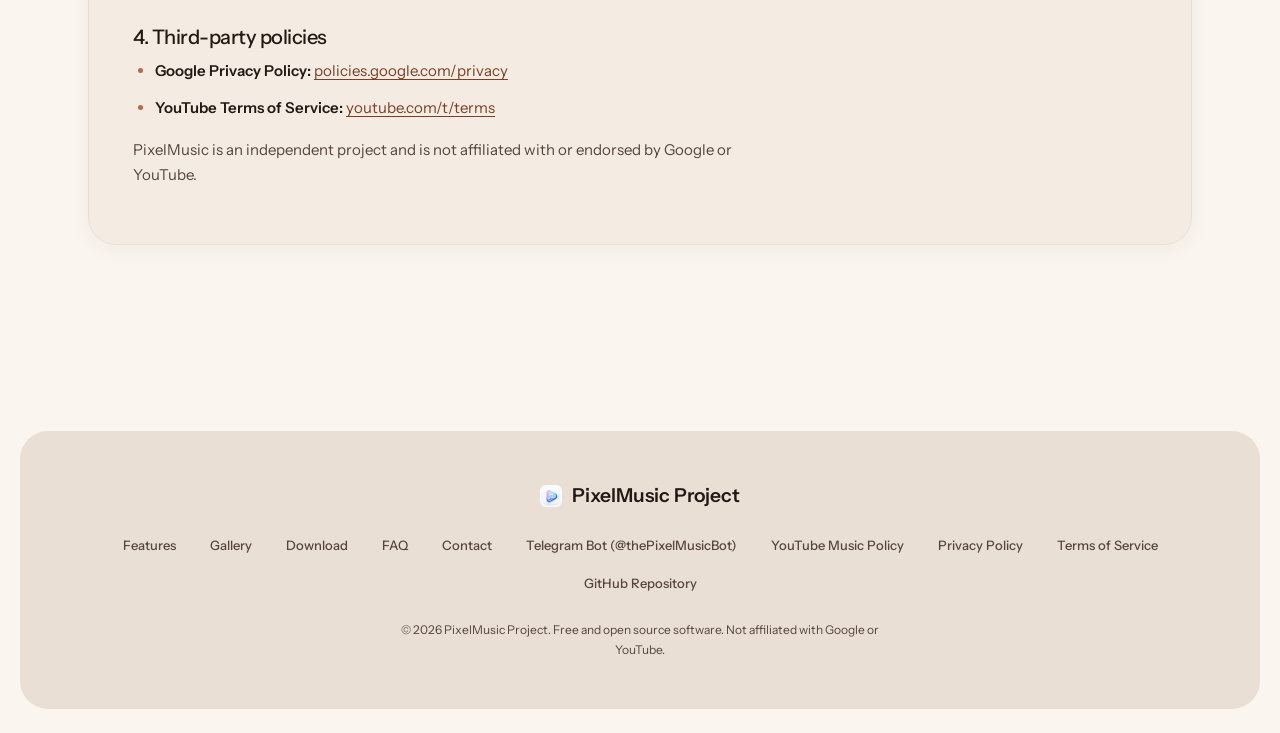
==== commit f9fd6add: "Fix dark-mode contrast and Material You Expressive polish across site" ====
--- a/index.html
+++ b/index.html
@@ -6,8 +6,8 @@
     <title>PixelMusic — Open-Source Music Player for Android</title>
     <meta name="description" content="PixelMusic is a free, open-source Android music player with Material You design, synchronized lyrics, local library support and YouTube Music access through WebView.">
     <link rel="canonical" href="https://pixelmusic.pages.dev/">
-    <meta name="theme-color" content="#eee6d6" media="(prefers-color-scheme: light)">
-    <meta name="theme-color" content="#1d1a16" media="(prefers-color-scheme: dark)">
+    <meta name="theme-color" content="#faf5ef" media="(prefers-color-scheme: light)">
+    <meta name="theme-color" content="#191311" media="(prefers-color-scheme: dark)">
     <!-- Add your Search Console verification tag here once you have the real code:
          <meta name="google-site-verification" content="YOUR_REAL_CODE"> -->
 
@@ -391,7 +391,7 @@
                         </span>
                         <h3>PixelJam Live Rooms</h3>
                     </div>
-                    <p>Listen together in real time exclusively inside the PixelMusic Android app — host private rooms, join 24/7 radio stations, share queues, grant co-host, and chat live. <a href="./jam" style="color:var(--dp-color-primary);font-weight:700;text-decoration:underline;text-underline-offset:3px;">Open PixelJam →</a></p>
+                    <p>Listen together in real time exclusively inside the PixelMusic Android app — host private rooms, join 24/7 radio stations, share queues, grant co-host, and chat live. <a href="./jam" class="feature-inline-link">Open PixelJam →</a></p>
                 </div>
 
                 <div class="feature-card">
--- a/style.css
+++ b/style.css
@@ -15,6 +15,10 @@
     --dp-color-surface-muted: #eadfd4;
     --dp-color-highlight: #f8d8c4;
     --dp-color-ink-muted: #56453c;
+    --dp-color-on-field: #f4ebe2;
+    --dp-color-on-field-muted: #eadfd4;
+    --dp-color-on-primary: #f4ebe2;
+    --dp-color-on-primary-muted: #eadfd4;
 
     --dp-typography-display: "Instrument Sans", -apple-system, BlinkMacSystemFont, sans-serif;
     --dp-typography-reading: "Instrument Sans", -apple-system, BlinkMacSystemFont, sans-serif;
@@ -256,28 +260,14 @@
 .tab-btn:active,
 .m3-filter-chip:active,
 .m3-carousel-fab:active,
-.support-card:active,
 .menu-toggle:active {
-    transform: scale(0.95) !important;
-    border-radius: 34px 18px 32px 18px / 20px 32px 18px 30px !important;
-    transition: transform 0.1s cubic-bezier(0.2, 0, 0, 1), border-radius 0.14s cubic-bezier(0.2, 0, 0, 1) !important;
-}
-
-.shape-morph-tap {
-    animation: m3ButtonMorphTap 0.32s cubic-bezier(0.2, 0, 0, 1) forwards !important;
-}
-
-@keyframes m3ButtonMorphTap {
-    0% {
-        transform: scale(1);
-    }
-    40% {
-        transform: scale(0.95);
-        border-radius: 34px 18px 32px 18px / 20px 32px 18px 30px;
-    }
-    100% {
-        transform: scale(1);
-    }
+    transform: scale(0.96);
+    transition: transform 180ms cubic-bezier(0.2, 0.9, 0.25, 1.12);
+}
+
+.support-card:active {
+    transform: scale(0.98);
+    transition: transform 180ms cubic-bezier(0.2, 0.9, 0.25, 1.12);
 }
 
 /* ==================== NAVBAR ==================== */
@@ -318,9 +308,8 @@
 .brand-logo {
     width: 34px;
     height: 34px;
-    border-radius: 14px 10px 16px 11px;
+    border-radius: 11px;
     object-fit: cover;
-    filter: sepia(0.12) saturate(0.88);
 }
 
 .nav-links {
@@ -553,18 +542,18 @@
 /* ==================== FEATURES IN CONTINUOUS CLAY FIELD ==================== */
 #features {
     background-color: var(--dp-color-field);
-    color: var(--dp-color-surface);
+    color: var(--dp-color-on-field);
     padding: 64px 48px;
     border-radius: var(--radius-field-clay);
     margin-bottom: 92px;
 }
 
 #features .section-header h2 {
-    color: var(--dp-color-surface);
+    color: var(--dp-color-on-field);
 }
 
 #features .section-header p {
-    color: var(--dp-color-surface-muted);
+    color: var(--dp-color-on-field-muted);
 }
 
 .features-grid {
@@ -596,29 +585,42 @@
 }
 
 .feature-card h3 {
-    color: var(--dp-color-surface);
+    color: var(--dp-color-on-field);
     font-family: var(--dp-typography-display);
     font-size: 1.3rem;
     font-weight: 500;
 }
 
 .feature-card p {
-    color: rgba(245, 237, 223, 0.86);
+    color: rgba(245, 237, 223, 0.88);
     font-size: var(--dp-typography-reading-small);
     line-height: var(--dp-typography-reading-leading);
+}
+
+.feature-card a,
+.feature-inline-link {
+    color: var(--dp-color-highlight);
+    font-weight: 700;
+    text-decoration: underline;
+    text-underline-offset: 3px;
+}
+
+.feature-card a:hover,
+.feature-inline-link:hover {
+    color: var(--dp-color-on-field);
 }
 
 /* ==================== DOWNLOAD IN CONTINUOUS MOSS BASIN ==================== */
 .download-section {
     background-color: var(--dp-color-primary);
-    color: var(--dp-color-surface);
+    color: var(--dp-color-on-primary);
     padding: 64px 48px;
     border-radius: var(--radius-field-moss);
     margin-bottom: 92px;
 }
 
 .download-section .section-header h2 {
-    color: var(--dp-color-surface);
+    color: var(--dp-color-on-primary);
 }
 
 .download-section .section-header p {
@@ -643,7 +645,7 @@
 }
 
 .release-version {
-    color: var(--dp-color-surface);
+    color: var(--dp-color-on-primary);
     font-size: clamp(1.75rem, 3vw, 2.3rem);
     margin-bottom: 4px;
 }
@@ -655,9 +657,9 @@
 }
 
 .download-section .btn-primary {
-    background-color: var(--dp-color-surface);
+    background-color: var(--dp-color-on-primary);
     color: var(--dp-color-primary) !important;
-    border-color: var(--dp-color-surface);
+    border-color: var(--dp-color-on-primary);
 }
 
 .download-section .btn-primary:hover {
@@ -668,12 +670,12 @@
 .download-section .btn-secondary {
     background-color: rgba(245, 237, 223, 0.14);
     border-color: rgba(245, 237, 223, 0.38);
-    color: var(--dp-color-surface) !important;
+    color: var(--dp-color-on-primary) !important;
 }
 
 .download-section .btn-secondary:hover {
     background-color: rgba(245, 237, 223, 0.26);
-    color: var(--dp-color-surface) !important;
+    color: var(--dp-color-on-primary) !important;
 }
 
 .release-assets {
@@ -698,12 +700,16 @@
 }
 
 .asset-name {
-    color: var(--dp-color-surface) !important;
+    color: var(--dp-color-on-primary) !important;
     font-weight: 600;
     font-size: var(--dp-typography-reading-small);
     word-break: break-all;
 }
 
+.asset-name:hover {
+    color: var(--dp-color-highlight) !important;
+}
+
 .asset-size {
     color: var(--dp-color-highlight);
     font-size: var(--dp-typography-caption);
@@ -712,7 +718,7 @@
 .hash {
     font-family: ui-monospace, 'SF Mono', Menlo, Consolas, monospace;
     font-size: var(--dp-typography-metadata);
-    color: var(--dp-color-surface-muted);
+    color: var(--dp-color-on-primary-muted);
     word-break: break-all;
     margin-top: 6px;
 }
@@ -729,7 +735,7 @@
 }
 
 .whatsnew h3 {
-    color: var(--dp-color-surface);
+    color: var(--dp-color-on-primary);
     margin-bottom: 10px;
 }
 
@@ -739,7 +745,7 @@
 }
 
 .whatsnew li {
-    color: rgba(245, 237, 223, 0.88);
+    color: rgba(245, 237, 223, 0.90);
     font-size: var(--dp-typography-reading-small);
     margin-bottom: 6px;
 }
@@ -765,12 +771,12 @@
     cursor: pointer;
     font-family: var(--dp-typography-display);
     font-size: 1.15rem;
-    color: var(--dp-color-surface);
+    color: var(--dp-color-on-primary);
     padding: 8px 0;
 }
 
 .verify p {
-    color: rgba(245, 237, 223, 0.86);
+    color: rgba(245, 237, 223, 0.88);
     font-size: var(--dp-typography-reading-small);
     margin: 8px 0;
 }
@@ -780,9 +786,9 @@
     padding: 14px 18px;
     margin: 10px 0 16px;
     border-radius: 18px 14px 20px 15px;
-    background-color: rgba(25, 31, 21, 0.65);
-    border: var(--dp-border-hairline) solid rgba(245, 237, 223, 0.2);
-    color: var(--dp-color-surface);
+    background-color: rgba(25, 19, 17, 0.72);
+    border: var(--dp-border-hairline) solid rgba(245, 237, 223, 0.22);
+    color: var(--dp-color-on-primary);
     font-family: ui-monospace, 'SF Mono', monospace;
     font-size: var(--dp-typography-caption);
 }
@@ -1137,16 +1143,16 @@
 }
 
 .tab-btn:hover:not(.active) {
-    background-color: var(--dp-color-field);
-    color: var(--dp-color-surface);
-    border-radius: 28px 14px 26px 16px / 18px 26px 14px 24px;
+    background-color: var(--dp-color-surface-muted);
+    color: var(--dp-color-ink);
+    border-radius: 999px;
 }
 
 .tab-btn.active {
     background-color: var(--dp-color-primary);
-    color: var(--dp-color-surface) !important;
-    border-radius: 36px 14px 38px 12px / 16px 38px 14px 36px;
-    box-shadow: 0 4px 14px rgba(53, 66, 45, 0.22), inset 0 0 0 2px var(--dp-color-highlight);
+    color: #ffffff !important;
+    border-radius: 999px;
+    box-shadow: none;
 }
 
 .tab-pane {
@@ -1195,7 +1201,7 @@
 .callout {
     background-color: var(--dp-color-ground);
     border-left: 3px solid var(--dp-color-primary);
-    border-radius: 14px 22px 20px 12px;
+    border-radius: 20px;
     padding: 18px 22px;
     margin: 20px 0;
 }
--- a/extras.css
+++ b/extras.css
@@ -253,18 +253,62 @@
     }
 }
 
-/* ==================== DARK PEAT & EARTH MODE ==================== */
+/* ==================== MATERIAL YOU EXPRESSIVE PILLS & TAP PHYSICS ==================== */
+.btn,
+.trust-btn,
+.contact-chip,
+.tab-btn,
+.m3-filter-chip,
+.m3-status-badge,
+.m3-carousel-dots,
+.asset-name {
+    border-radius: 999px !important;
+    transition:
+        transform 240ms cubic-bezier(0.2, 0.9, 0.25, 1.12),
+        background-color 200ms ease,
+        color 200ms ease,
+        border-color 200ms ease !important;
+}
+
+.chip-row,
+.support-card,
+.trust-item,
+.download-card,
+.contact-compact-card,
+.legal-card,
+.feature-card {
+    border-radius: 28px !important;
+}
+
+.tab-btn.active {
+    box-shadow: none !important;
+}
+
+.btn:active,
+.trust-btn:active,
+.contact-chip:active,
+.tab-btn:active,
+.m3-filter-chip:active,
+.m3-carousel-fab:active {
+    transform: scale(0.96) !important;
+}
+
+/* ==================== MATERIAL YOU EXPRESSIVE DARK MODE ==================== */
 @media (prefers-color-scheme: dark) {
     :root {
-        --dp-color-ground: #1c1915;
-        --dp-color-surface: #26221d;
-        --dp-color-ink: #eee6d6;
-        --dp-color-ink-muted: #c2b8a6;
-        --dp-color-primary: #3b4a32;
-        --dp-color-field: #5e3f31;
-        --dp-color-art-accent: #ad7d62;
-        --dp-color-surface-muted: #332e27;
-        --dp-color-highlight: #b9b28b;
+        --dp-color-ground: #191311;
+        --dp-color-surface: #241c19;
+        --dp-color-surface-muted: #332823;
+        --dp-color-ink: #f7ede7;
+        --dp-color-ink-muted: #cbb9ae;
+        --dp-color-primary: #572b18;
+        --dp-color-field: #35241e;
+        --dp-color-art-accent: #e09f82;
+        --dp-color-highlight: #f3b79b;
+        --dp-color-on-field: #f7ede7;
+        --dp-color-on-field-muted: #e2d0c5;
+        --dp-color-on-primary: #ffede4;
+        --dp-color-on-primary-muted: #ead4c8;
     }
 
     body::before {
@@ -272,39 +316,187 @@
         mix-blend-mode: screen;
     }
 
+    ::selection {
+        background: var(--dp-color-highlight);
+        color: #191311;
+    }
+
+    :focus-visible,
+    a:focus-visible,
+    button:focus-visible,
+    summary:focus-visible {
+        outline-color: var(--dp-color-highlight) !important;
+    }
+
+    .skip-link {
+        background-color: var(--dp-color-highlight);
+        color: #2b1207;
+    }
+
+    .skip-link:focus {
+        outline-color: var(--dp-color-highlight) !important;
+    }
+
     a {
         color: var(--dp-color-highlight);
     }
 
     a:hover {
+        color: #ffdbcb;
+    }
+
+    .menu-toggle:hover .menu-toggle-shape {
+        fill: rgba(243, 183, 155, 0.24);
+    }
+
+    .menu-toggle[aria-expanded="true"] .menu-toggle-shape {
+        fill: var(--dp-color-highlight);
+    }
+
+    .menu-toggle[aria-expanded="true"] .bar-top,
+    .menu-toggle[aria-expanded="true"] .bar-bot {
+        background-color: #2b1207;
+    }
+
+    .btn-primary {
+        background-color: var(--dp-color-highlight);
+        color: #2b1207 !important;
+        border-color: var(--dp-color-highlight);
+    }
+
+    .btn-primary:hover {
+        background-color: #ffdbcb;
+        color: #2b1207 !important;
+        border-color: #ffdbcb;
+    }
+
+    .btn-secondary,
+    .trust-btn {
+        background-color: var(--dp-color-surface-muted);
+        color: var(--dp-color-ink) !important;
+        border-color: rgba(243, 183, 155, 0.24);
+    }
+
+    .btn-secondary:hover,
+    .trust-btn:hover {
+        background-color: var(--dp-color-highlight);
+        color: #2b1207 !important;
+        border-color: var(--dp-color-highlight);
+    }
+
+    /* Built-in Capabilities (Features) dark-mode container */
+    #features {
+        border: 1px solid rgba(243, 183, 155, 0.12);
+    }
+
+    #features .feature-card {
+        border-top-color: rgba(248, 216, 196, 0.16);
+    }
+
+    #features .feature-card p {
+        color: var(--dp-color-on-field-muted);
+    }
+
+    #features .feature-card a,
+    #features .feature-inline-link {
+        color: #ffd5c2;
+    }
+
+    #features .feature-card a:hover,
+    #features .feature-inline-link:hover {
+        color: #ffffff;
+    }
+
+    .feature-card:hover .feature-shape-badge {
+        color: rgba(243, 183, 155, 0.30);
+    }
+
+    /* Download PixelMusic dark-mode container */
+    .download-section {
+        border: 1px solid rgba(243, 183, 155, 0.16);
+    }
+
+    .download-section .btn-primary {
+        background-color: var(--dp-color-highlight);
+        color: #2b1207 !important;
+        border-color: var(--dp-color-highlight);
+    }
+
+    .download-section .btn-primary:hover {
+        background-color: #ffdbcb;
+        color: #2b1207 !important;
+        border-color: #ffdbcb;
+    }
+
+    .download-section .btn-secondary {
+        background-color: rgba(255, 237, 228, 0.12);
+        border-color: rgba(255, 219, 203, 0.34);
+        color: var(--dp-color-on-primary) !important;
+    }
+
+    .download-section .btn-secondary:hover {
+        background-color: rgba(255, 237, 228, 0.22);
+        border-color: rgba(255, 219, 203, 0.52);
+        color: #ffffff !important;
+    }
+
+    .download-section .asset-row {
+        background-color: rgba(25, 19, 17, 0.36);
+        border-color: rgba(255, 219, 203, 0.20);
+    }
+
+    .download-section .asset-name {
+        color: var(--dp-color-on-primary) !important;
+    }
+
+    .download-section .asset-name:hover {
+        color: var(--dp-color-highlight) !important;
+    }
+
+    .download-section .hash {
+        color: var(--dp-color-on-primary-muted);
+    }
+
+    .download-section .verify summary {
+        color: var(--dp-color-on-primary);
+    }
+
+    .download-section .verify p {
+        color: var(--dp-color-on-primary-muted);
+    }
+
+    .download-section .verify pre {
+        background-color: rgba(20, 14, 12, 0.82);
+        border-color: rgba(255, 219, 203, 0.24);
+        color: #ffede4;
+    }
+
+    .download-section .noscript-note a {
+        color: #ffdbcb;
+    }
+
+    .chip-row li:nth-child(2) .chip-shape-icon {
+        color: var(--dp-color-highlight);
+    }
+
+    .chip-row li:nth-child(3) .chip-shape-icon {
         color: var(--dp-color-art-accent);
-    }
-
-    .btn-primary {
-        background-color: var(--dp-color-highlight);
-        color: #1c1915 !important;
-        border-color: var(--dp-color-highlight);
-    }
-
-    .btn-primary:hover {
-        background-color: #cfc8a3;
-        color: #1c1915 !important;
     }
 
     .hero-phone img,
     .m3-carousel-item img {
-        border-color: rgba(238, 230, 214, 0.14);
+        border-color: rgba(248, 216, 196, 0.14);
         box-shadow:
             0 10px 26px -6px rgba(0, 0, 0, 0.5),
             0 2px 6px rgba(0, 0, 0, 0.3);
     }
 
     .m3-carousel-item.is-active-card img {
-        border-color: rgba(185, 178, 139, 0.45);
+        border-color: rgba(243, 183, 155, 0.45);
     }
 
     .m3-filter-chip {
-        background-color: #1c1915;
+        background-color: var(--dp-color-ground);
         border-color: var(--dp-color-surface-muted);
         color: var(--dp-color-ink-muted);
     }
@@ -316,29 +508,29 @@
 
     .m3-filter-chip.active {
         background-color: var(--dp-color-highlight);
-        color: #1c1915 !important;
+        color: #2b1207 !important;
         border-color: var(--dp-color-highlight);
     }
 
     .m3-filter-chip.active .chip-shape {
-        color: #1c1915;
+        color: #2b1207;
     }
 
     .m3-carousel-fab {
-        background-color: #1c1915;
+        background-color: var(--dp-color-ground);
         border-color: var(--dp-color-surface-muted);
         color: var(--dp-color-ink);
     }
 
     .m3-carousel-fab:hover {
         background-color: var(--dp-color-highlight);
-        color: #1c1915;
+        color: #2b1207;
         border-color: var(--dp-color-highlight);
     }
 
     .m3-status-badge,
     .m3-carousel-dots {
-        background-color: #1c1915;
+        background-color: var(--dp-color-ground);
         border-color: var(--dp-color-surface-muted);
     }
 
@@ -350,45 +542,35 @@
         color: var(--dp-color-highlight);
     }
 
-    .btn-secondary,
-    .trust-btn {
-        background-color: var(--dp-color-surface);
-        color: var(--dp-color-ink) !important;
-        border-color: var(--dp-color-surface-muted);
-    }
-
-    .btn-secondary:hover,
-    .trust-btn:hover {
-        background-color: var(--dp-color-highlight);
-        color: #1c1915 !important;
-        border-color: var(--dp-color-highlight);
+    .mark-cookie {
+        color: var(--dp-color-art-accent);
     }
 
     .contact-chip.chip-primary,
     .contact-chip:nth-child(1) {
         background-color: var(--dp-color-highlight);
-        color: #1c1915 !important;
+        color: #2b1207 !important;
     }
     .contact-chip.chip-field,
     .contact-chip:nth-child(2) {
         background-color: var(--dp-color-field);
-        color: #eee6d6 !important;
+        color: var(--dp-color-on-field) !important;
     }
     .contact-chip.chip-accent,
     .contact-chip:nth-child(3) {
         background-color: var(--dp-color-art-accent);
-        color: #1c1915 !important;
+        color: #2b1207 !important;
     }
     .contact-chip.chip-highlight,
     .contact-chip:nth-child(4) {
-        background-color: #3e382f;
+        background-color: var(--dp-color-surface-muted);
         color: var(--dp-color-highlight) !important;
-        border-color: var(--dp-color-highlight);
+        border-color: rgba(243, 183, 155, 0.42);
     }
     .contact-chip.chip-collab,
     .contact-chip:nth-child(5) {
         background-color: var(--dp-color-primary);
-        color: #eee6d6 !important;
+        color: var(--dp-color-on-primary) !important;
     }
 
     .tab-btn {
@@ -404,31 +586,51 @@
 
     .tab-btn.active {
         background-color: var(--dp-color-highlight);
-        color: #1c1915 !important;
+        color: #2b1207 !important;
         border-color: var(--dp-color-highlight);
-        box-shadow: 0 4px 14px rgba(0, 0, 0, 0.4), inset 0 0 0 2px var(--dp-color-highlight);
+        box-shadow: none;
+    }
+
+    .faq,
+    .faq details {
+        border-color: rgba(243, 183, 155, 0.22);
     }
 
     .faq details[open] {
-        background-color: #26221d;
+        background-color: var(--dp-color-surface);
         box-shadow: 0 4px 18px rgba(0, 0, 0, 0.4);
     }
     .faq-icon {
-        background-color: #332e27;
+        background-color: var(--dp-color-surface-muted);
         color: var(--dp-color-ink);
     }
     .faq details[open] .faq-icon {
         background-color: var(--dp-color-highlight);
-        color: #1c1915;
+        color: #2b1207;
+    }
+
+    .faq-content code {
+        background-color: var(--dp-color-surface-muted);
+        color: var(--dp-color-highlight);
+        padding: 2px 6px;
+        border-radius: 6px;
+    }
+
+    .callout {
+        border-left-color: var(--dp-color-highlight);
     }
 
     .contact-compact-card,
     .legal-card {
-        background-color: #26221d;
+        background-color: var(--dp-color-surface);
+    }
+
+    .footer-links a:hover {
+        color: var(--dp-color-highlight);
     }
 
     .closing-shape-svg.shape-moss {
-        color: var(--dp-color-primary);
+        color: var(--dp-color-art-accent);
     }
 }
 
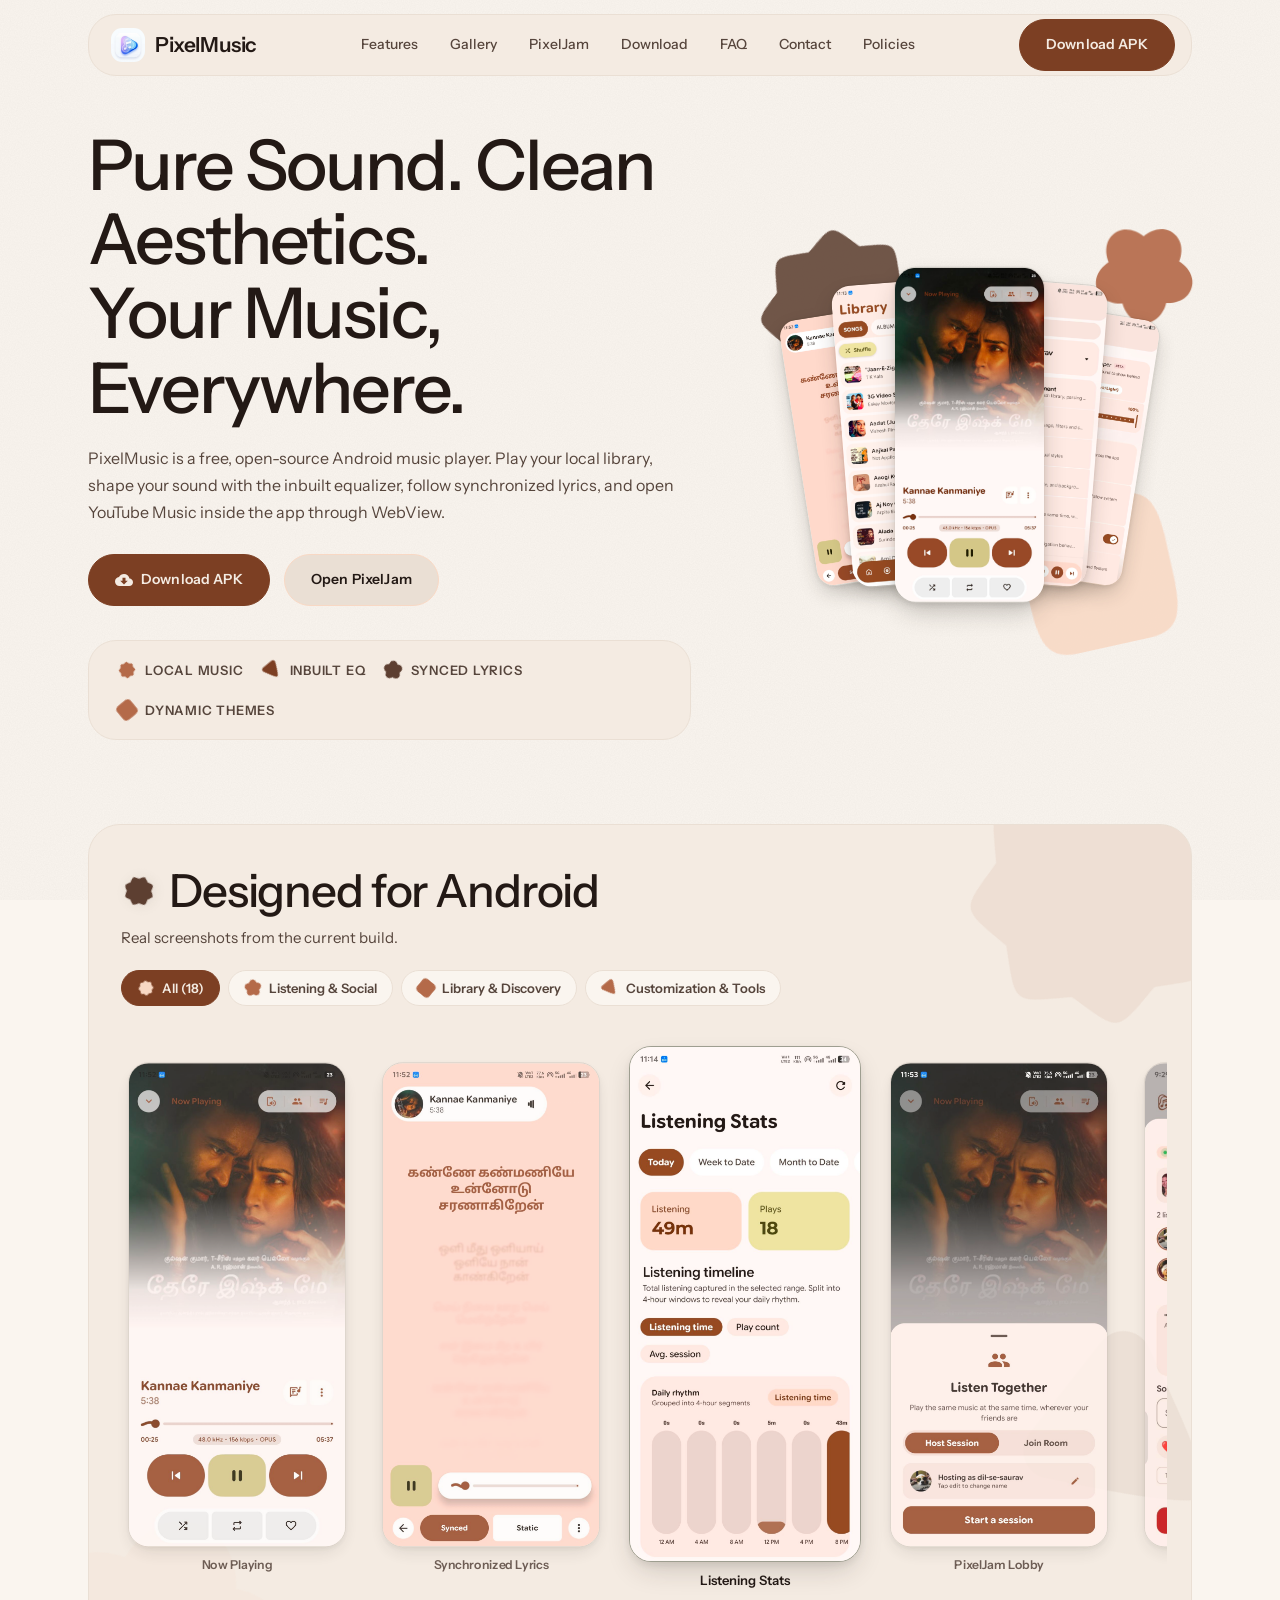
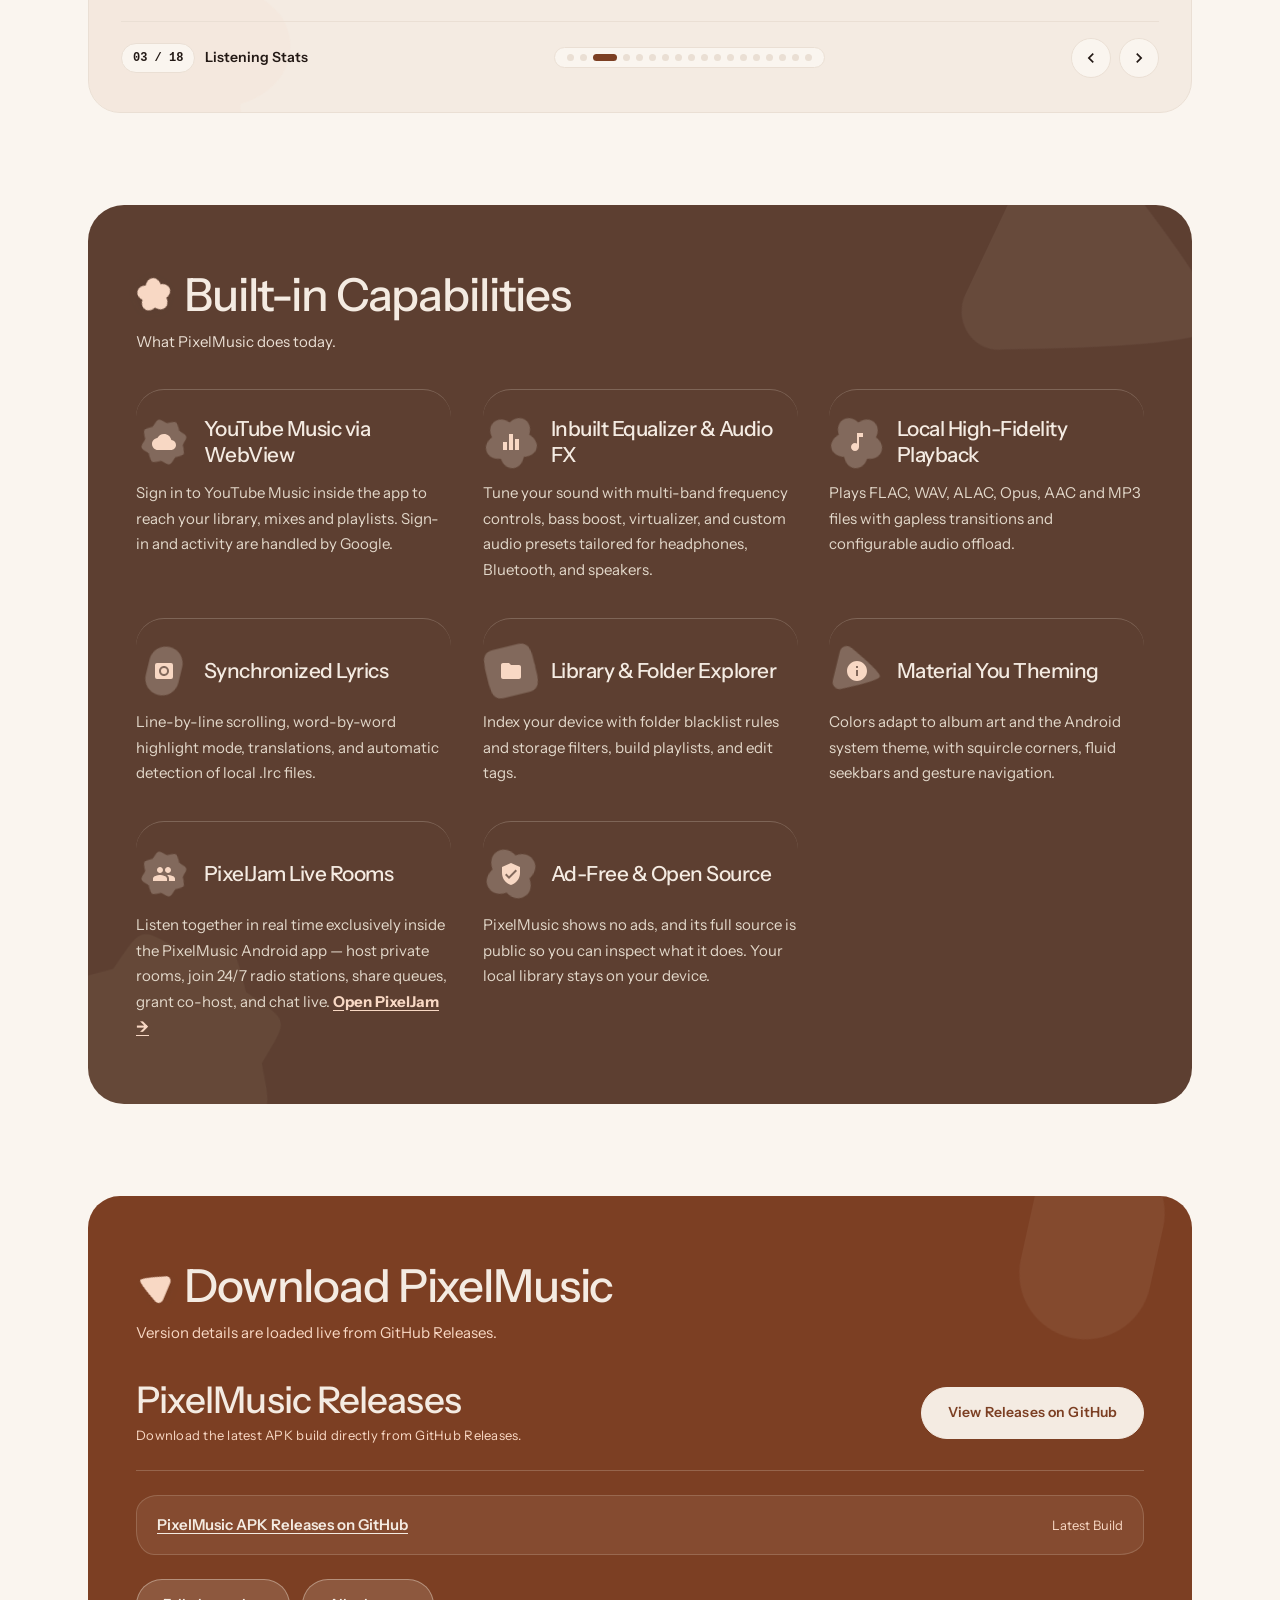
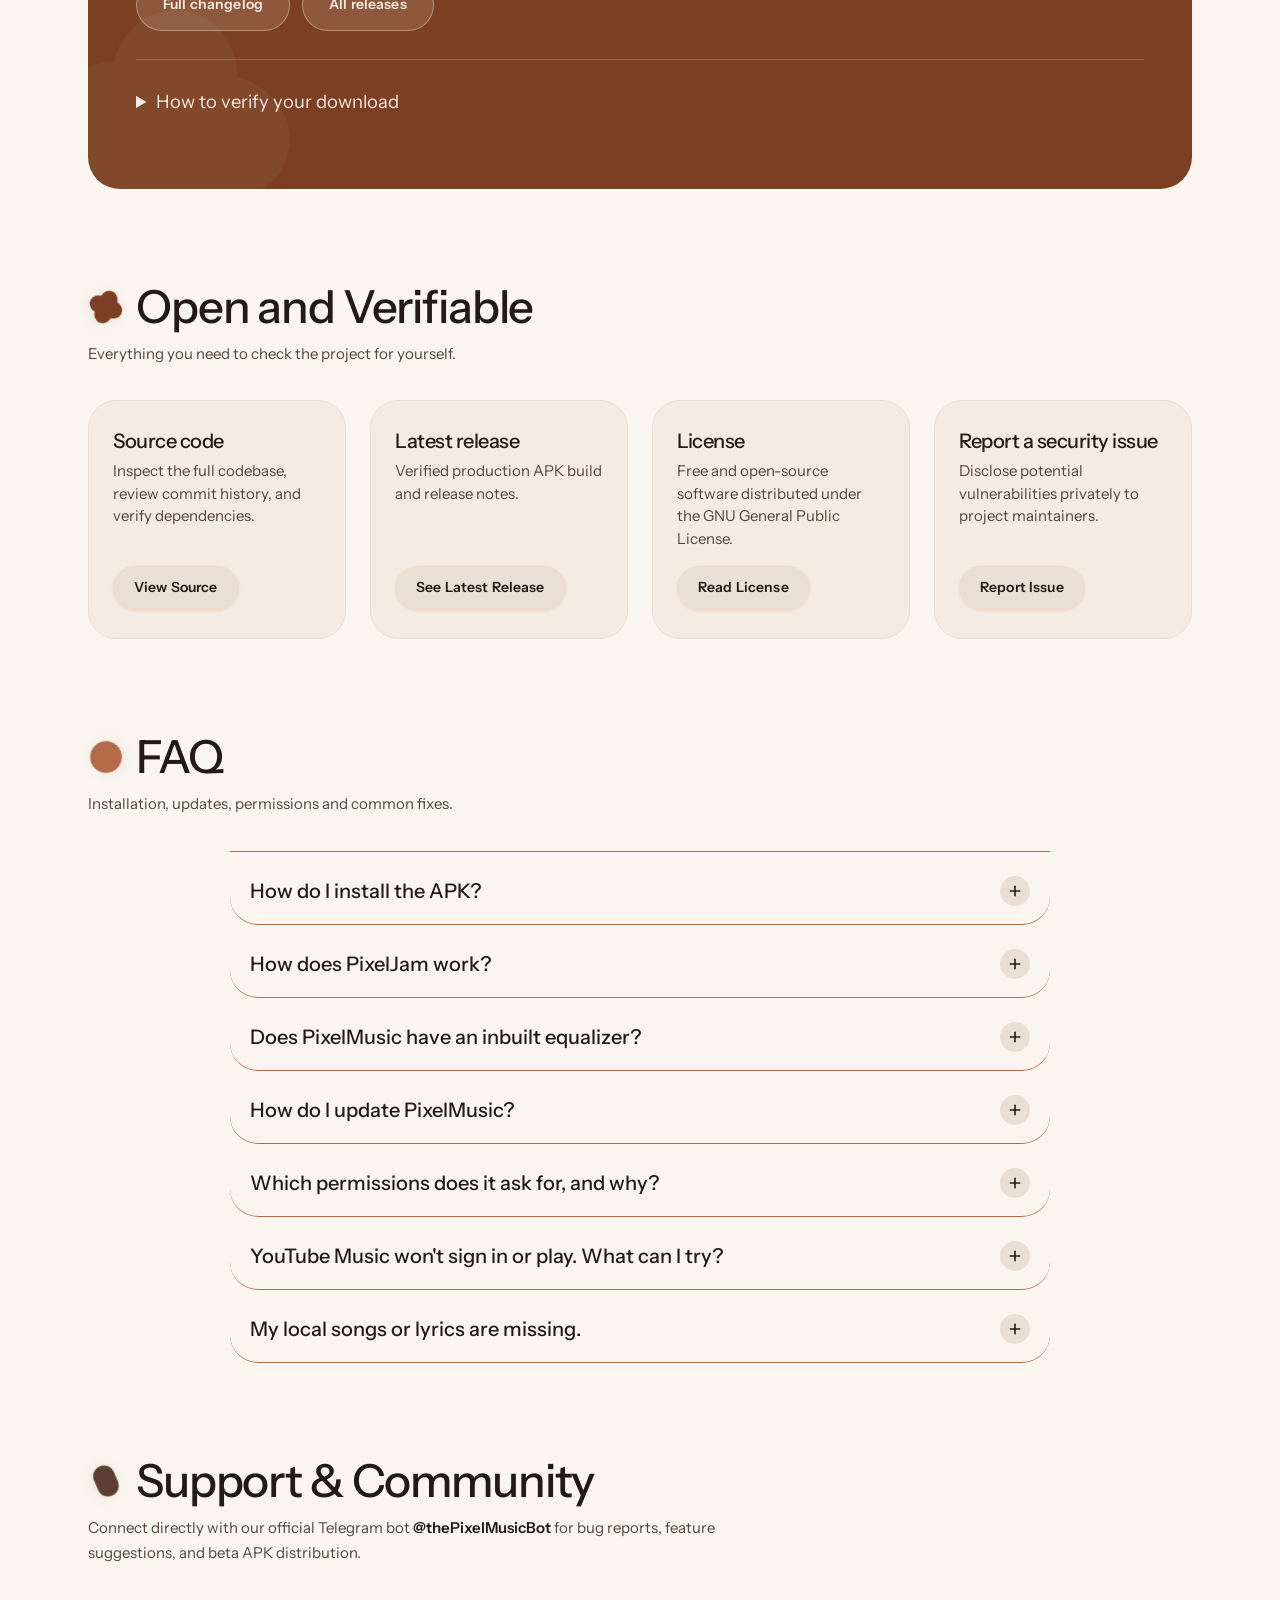
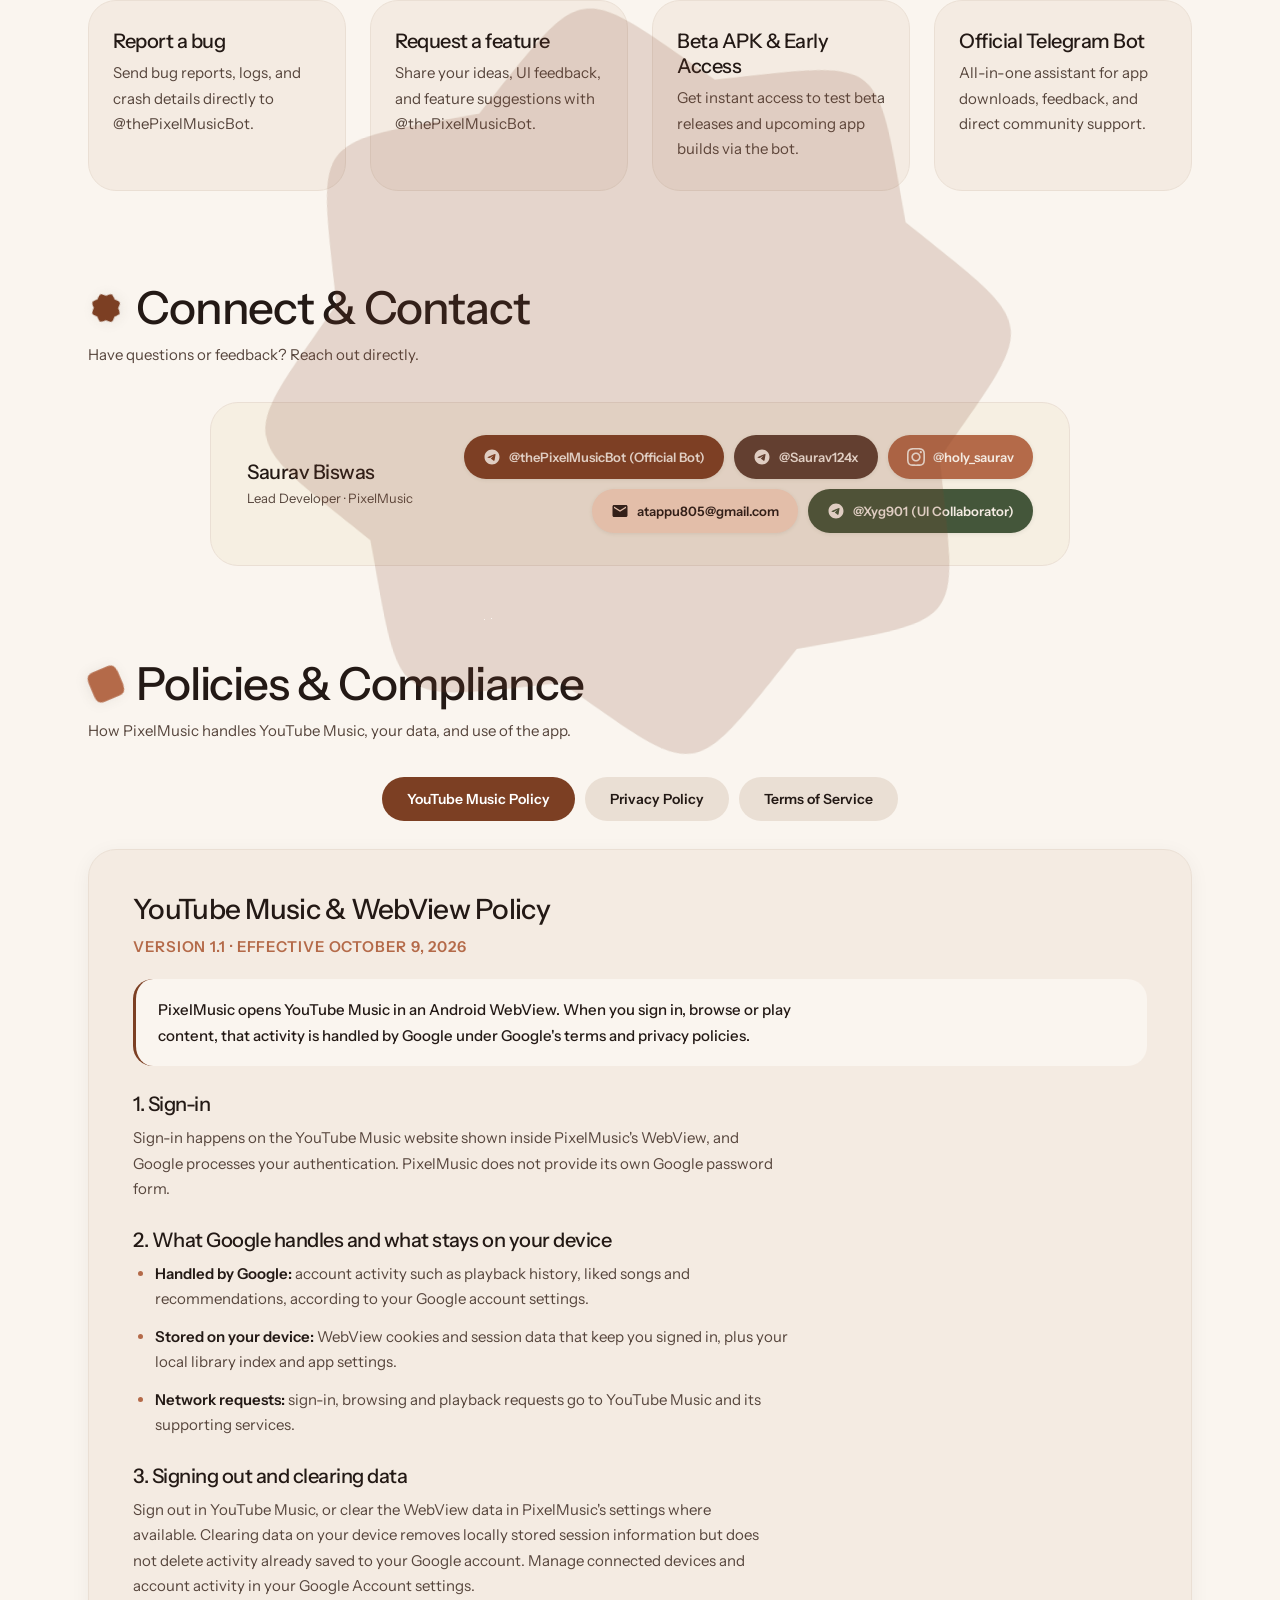
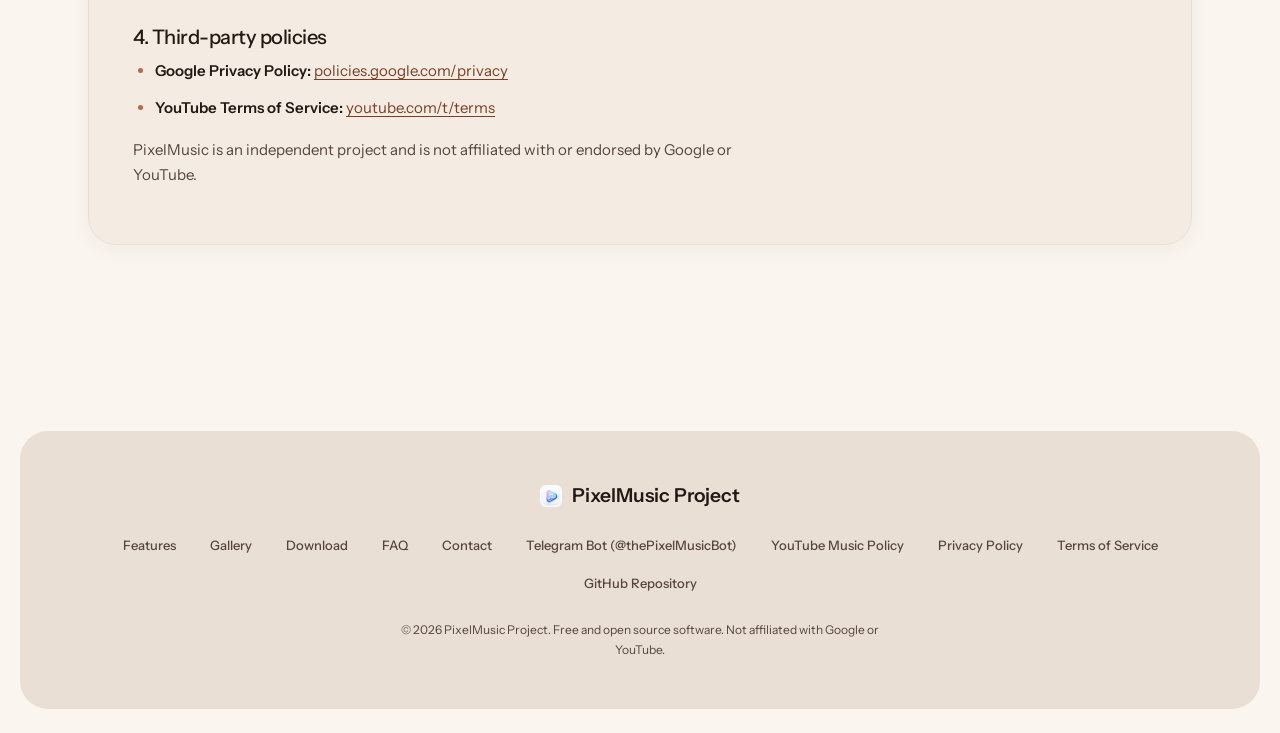
==== commit a31c0ad5: "SEO: Saurav-02 author signals in title, description and app data; add sitemap.xml and robots.txt" ====
--- a/index.html
+++ b/index.html
@@ -3,8 +3,8 @@
 <head>
     <meta charset="UTF-8">
     <meta name="viewport" content="width=device-width, initial-scale=1.0, maximum-scale=5.0">
-    <title>PixelMusic — Open-Source Music Player for Android</title>
-    <meta name="description" content="PixelMusic is a free, open-source Android music player with Material You design, synchronized lyrics, local library support and YouTube Music access through WebView.">
+    <title>PixelMusic — Open-Source Android Music Player by Saurav-02</title>
+    <meta name="description" content="PixelMusic by Saurav-02 is a free, open-source Android music player with a Material 3 Expressive design, synchronized lyrics, local library support and YouTube Music streaming. Download the APK.">
     <link rel="canonical" href="https://pixelmusic.pages.dev/">
     <meta name="theme-color" content="#faf5ef" media="(prefers-color-scheme: light)">
     <meta name="theme-color" content="#191311" media="(prefers-color-scheme: dark)">
@@ -14,8 +14,8 @@
     <!-- Open Graph / Twitter -->
     <meta property="og:type" content="website">
     <meta property="og:site_name" content="PixelMusic">
-    <meta property="og:title" content="PixelMusic — Open-Source Music Player for Android">
-    <meta property="og:description" content="Material You design, synchronized lyrics, local library and YouTube Music via WebView. Free and open source.">
+    <meta property="og:title" content="PixelMusic — Open-Source Android Music Player by Saurav-02">
+    <meta property="og:description" content="PixelMusic by Saurav-02: Material 3 Expressive design, synchronized lyrics, local library and YouTube Music streaming. Free and open source for Android.">
     <meta property="og:url" content="https://pixelmusic.pages.dev/">
     <meta property="og:image" content="https://pixelmusic.pages.dev/IMG_20261002_115841.jpg">
     <meta property="og:image:alt" content="PixelMusic Now Playing screen">
@@ -29,12 +29,15 @@
       "@context": "https://schema.org",
       "@type": "SoftwareApplication",
       "name": "PixelMusic",
+      "alternateName": "Pixel Music",
+      "author": { "@type": "Person", "name": "Saurav Biswas", "url": "https://github.com/Saurav-02" },
       "applicationCategory": "MultimediaApplication",
       "operatingSystem": "Android",
-      "description": "Open-source Android music player with synchronized lyrics, local library support and YouTube Music access through WebView.",
+      "description": "Open-source Android music player by Saurav-02 with a Material 3 Expressive design, synchronized lyrics, local library support and YouTube Music streaming.",
       "url": "https://pixelmusic.pages.dev/",
       "downloadUrl": "https://github.com/Saurav-02/PixelMusic/releases",
       "codeRepository": "https://github.com/Saurav-02/PixelMusic",
+      "sameAs": ["https://github.com/Saurav-02/PixelMusic", "https://t.me/PixelMusicAppBot"],
       "offers": { "@type": "Offer", "price": "0", "priceCurrency": "USD" }
     }
     </script>
